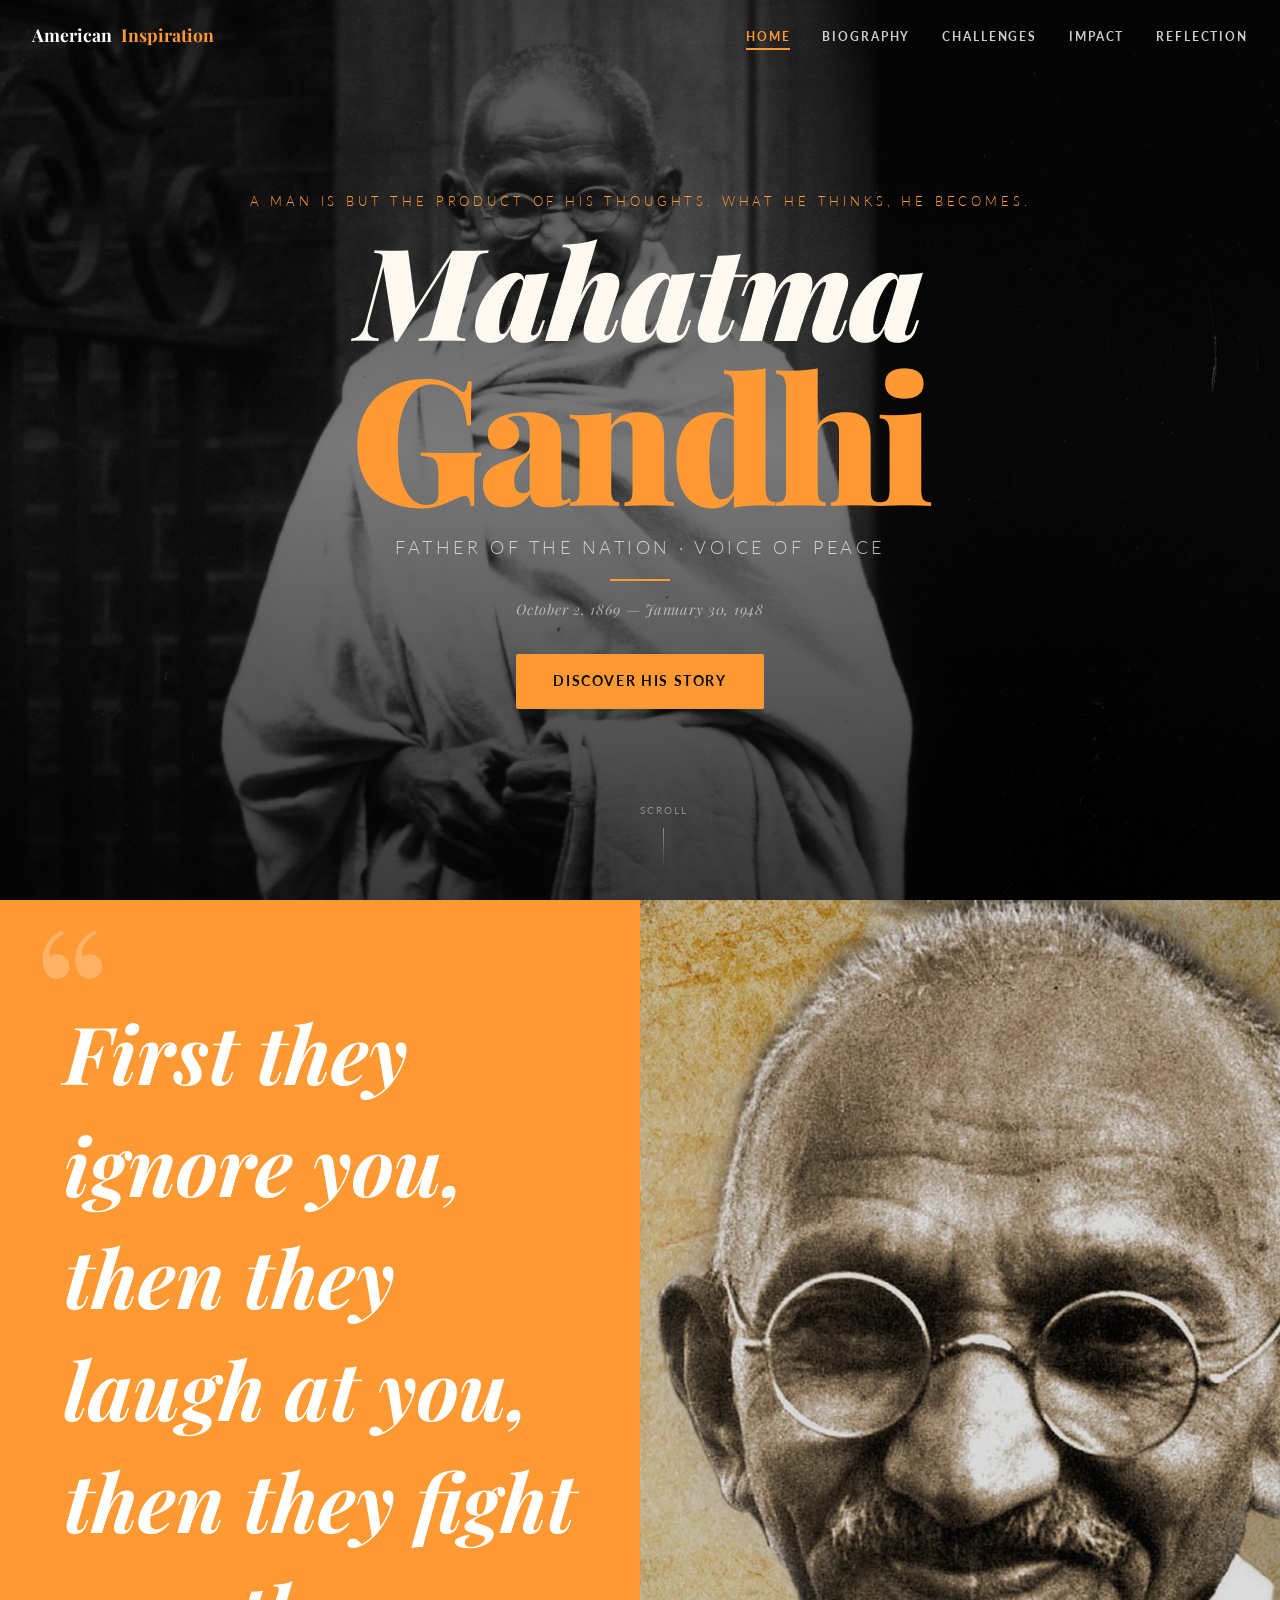
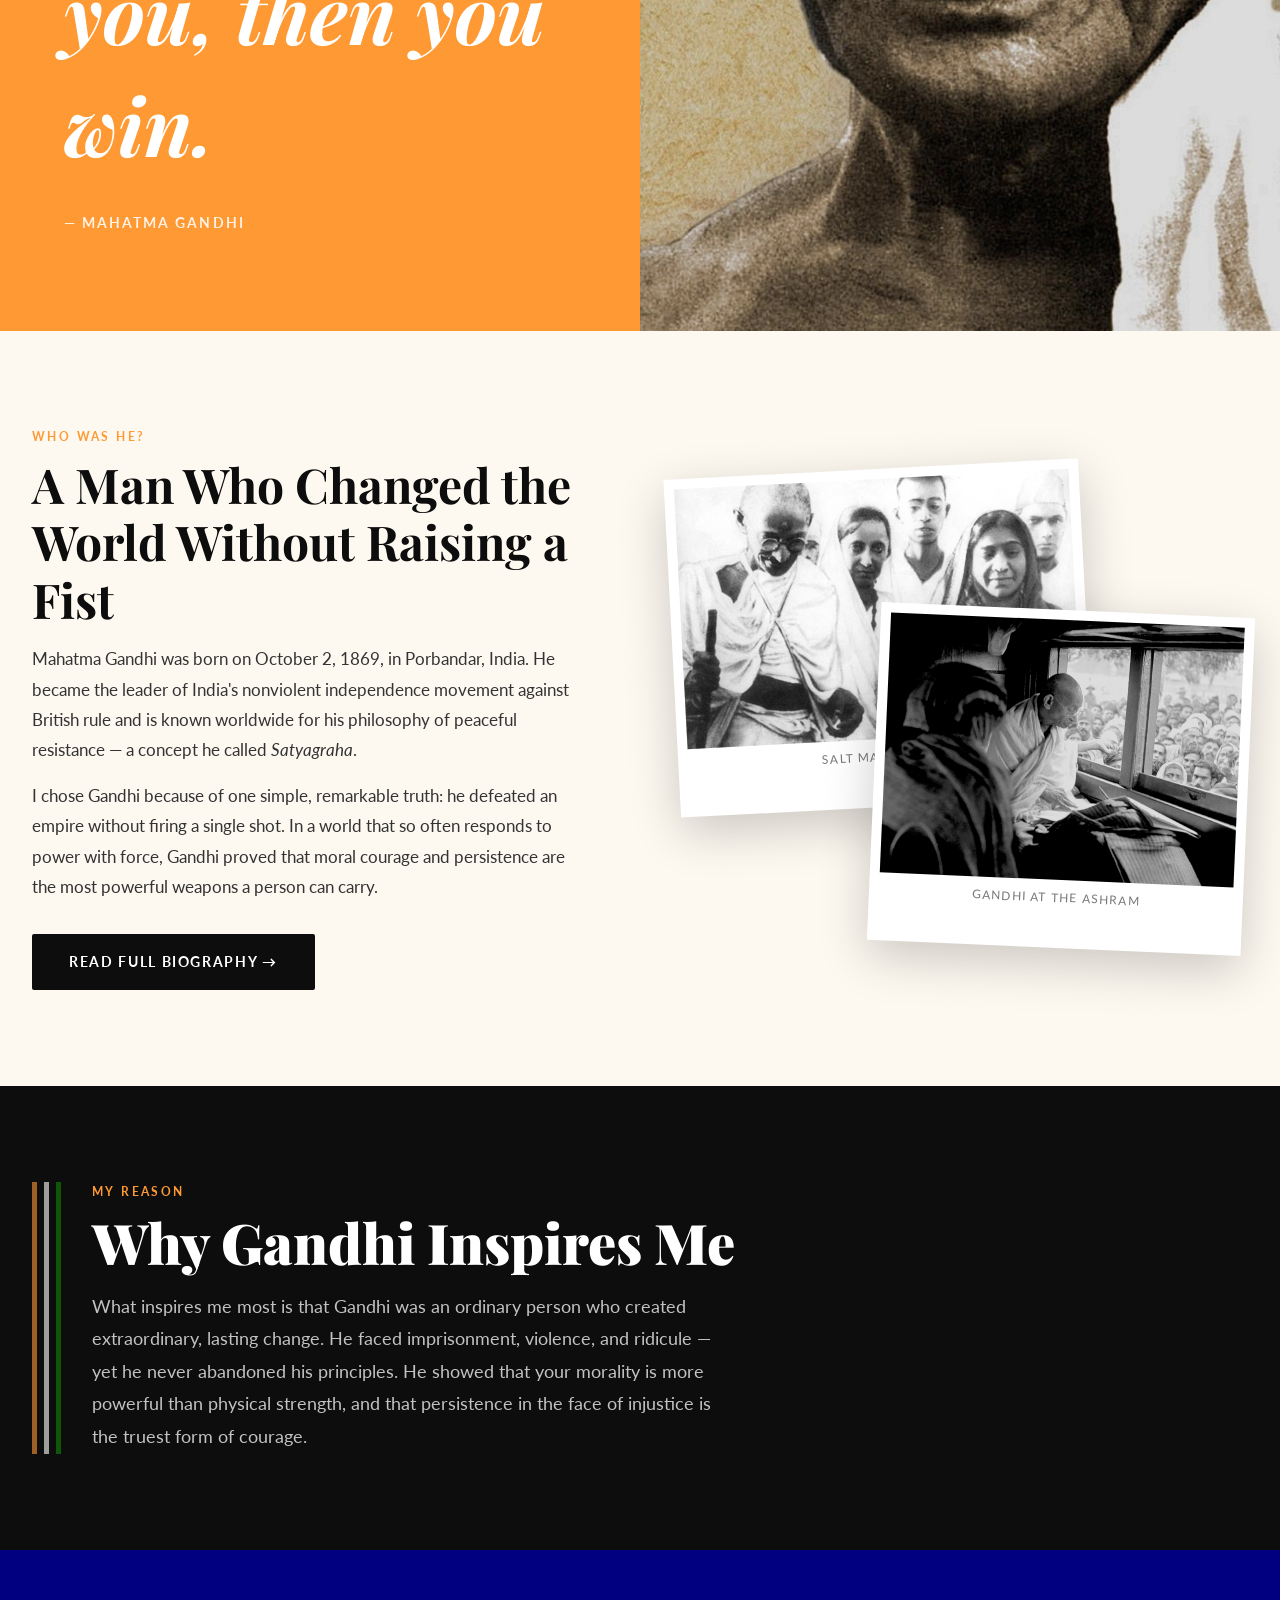
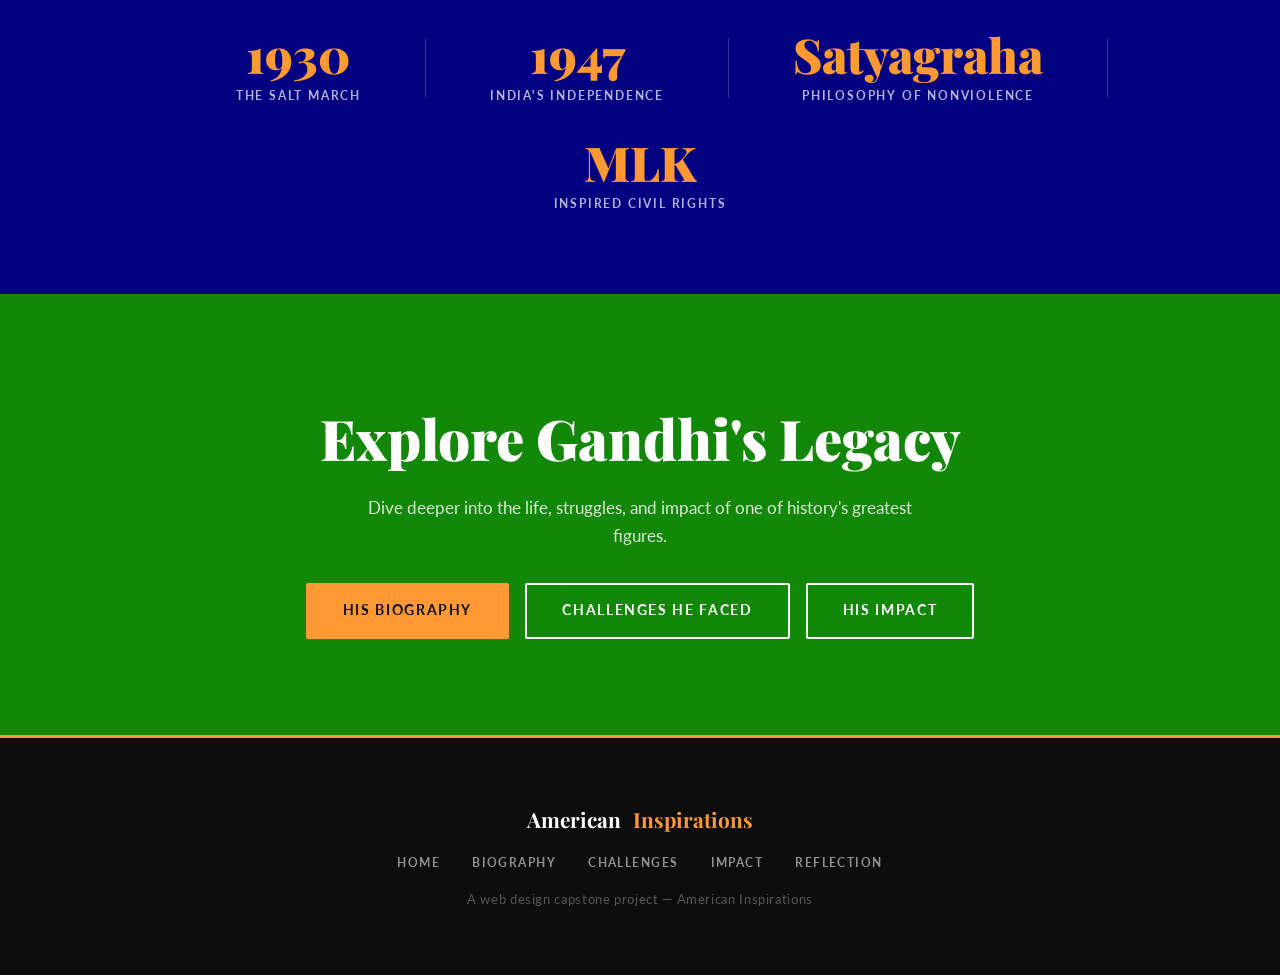
==== index.html @ f598bd7d "hi nigh" ====
<!DOCTYPE html>
<html lang="en">
<head>
  <meta charset="UTF-8" />
  <meta name="viewport" content="width=device-width, initial-scale=1.0" />
  <meta name="description" content="American Inspirations — A tribute to Mahatma Gandhi, father of nonviolent resistance." />
  <meta name="keywords" content="Gandhi, nonviolence, India independence, Satyagraha, inspiration" />
  <title>Father of the Nation | Mahatma Gandhi</title>
  <link rel="preconnect" href="https://fonts.googleapis.com" />
  <link rel="icon" type="image/x-icon" href="images/GANDHIII.png">
  <link rel="preconnect" href="https://fonts.gstatic.com" crossorigin />
  <link href="https://fonts.googleapis.com/css2?family=Playfair+Display:ital,wght@0,400;0,700;0,900;1,400;1,700&family=Lato:wght@300;400;700&display=swap" rel="stylesheet" />
  <link rel="stylesheet" href="style.css" />
</head>

<body>

  <!-- navbar -->
  <nav class="navbar" id="navbar">
    <div class="nav-logo">
      <span class="nav-logo-main">American</span>
      <span class="nav-logo-accent">Inspiration</span>
    </div>
    <button class="nav-toggle" id="navToggle" aria-label="Toggle navigation">
      <span></span><span></span><span></span>
    </button>
    <ul class="nav-links" id="navLinks">
      <li><a href="index.html" class="active">Home</a></li>
      <li><a href="biography.html">Biography</a></li>
      <li><a href="challenges.html">Challenges</a></li>
      <li><a href="impact.html">Impact</a></li>
      <li><a href="reflection.html">Reflection</a></li>
    </ul>
  </nav>

  <!-- hero section -->
  
  <header class="hero" id="home">
    <div class="hero-overlay"></div>

    <div class="hero-content">
      <p class="hero-eyebrow">A man is but the product of his thoughts. What he thinks, he becomes.</p>
      <h1 class="hero-title">
        <span class="hero-title-first">Mahatma</span>
        <span class="hero-title-last">Gandhi</span>
      </h1>
      <p class="hero-subtitle">Father of the Nation · Voice of Peace</p>
      <div class="hero-divider"></div>
      <p class="hero-dates">October 2, 1869 &mdash; January 30, 1948</p>
      <a href="biography.html" class="btn btn-primary">Discover His Story</a>
    </div>

   
    <div class="scroll-indicator" aria-hidden="true">
      <span>Scroll</span>
      <div class="scroll-line"></div>
    </div>
  </header>

  <section class="quote-split" id="quote">

    <div class="quote-left">
      <div class="quote-mark" aria-hidden="true">&ldquo;</div>
      <blockquote class="quote-text">
        First they ignore you, then they laugh at you, then they fight you, then you win.
      </blockquote>
      <cite class="quote-author">&mdash; Mahatma Gandhi</cite>
    </div>

    <div class="quote-right">
      <img
        src="images/Gandhiquote.jpeg"
        alt="Mahatma Gandhi standing with his walking stick"
        class="quote-img"
      />
    </div>

  </section>

  <!-- INTRO -->
 
  <section class="intro-section" id="intro">

    <div class="intro-text-col">
      <p class="section-label">Who Was He?</p>
      <h2 class="section-heading">A Man Who Changed the World Without Raising a Fist</h2>
      <p class="intro-body">
        Mahatma Gandhi was born on October 2, 1869, in Porbandar, India. He became the
        leader of India's nonviolent independence movement against British rule and is
        known worldwide for his philosophy of peaceful resistance — a concept he called
        <em>Satyagraha</em>.
      </p>
      <p class="intro-body">
        I chose Gandhi because of one simple, remarkable truth: he defeated an empire
        without firing a single shot. In a world that so often responds to power with
        force, Gandhi proved that moral courage and persistence are the most powerful
        weapons a person can carry.
      </p>
      <a href="biography.html" class="btn btn-secondary">Read Full Biography &rarr;</a>
    </div>

    <!-- Photo collage of Gandhi -->
    <div class="intro-photos-col" aria-label="Photo collage of Gandhi">
      <div class="photo-frame photo-frame--top">
        <img src="images/saltmarch.jpg" alt="Gandhi leading the Salt March, 1930" />
        <span class="photo-caption">Salt March, 1930</span>
      </div>
      <div class="photo-frame photo-frame--bottom">
        <img src="images/ashram.png" alt="Gandhi reading in his ashram" />
        <span class="photo-caption">Gandhi at the Ashram</span>
      </div>
    </div>

  </section>

  <!-- why i chose the yung goat -->
  <section class="why-section">
    <div class="why-inner">
      <div class="why-flag-stripe why-flag-stripe--saffron" aria-hidden="true"></div>
      <div class="why-flag-stripe why-flag-stripe--white" aria-hidden="true"></div>
      <div class="why-flag-stripe why-flag-stripe--green" aria-hidden="true"></div>

      <div class="why-content">
        <p class="section-label section-label--light">My Reason</p>
        <h2 class="why-heading">Why Gandhi Inspires Me</h2>
        <p class="why-body">
          What inspires me most is that Gandhi was an ordinary person who created
          extraordinary, lasting change. He faced imprisonment, violence, and
          ridicule — yet he never abandoned his principles. He showed that
          your morality is more powerful than physical strength, and that
          persistence in the face of injustice is the truest form of courage.
        </p>
      </div>
    </div>
  </section>

  <!-- fax -->
  <section class="facts-strip">
    <div class="fact-card">
      <span class="fact-number">1930</span>
      <span class="fact-label">The Salt March</span>
    </div>
    <div class="fact-divider" aria-hidden="true"></div>
    <div class="fact-card">
      <span class="fact-number">1947</span>
      <span class="fact-label">India's Independence</span>
    </div>
    <div class="fact-divider" aria-hidden="true"></div>
    <div class="fact-card">
      <span class="fact-number">Satyagraha</span>
      <span class="fact-label">Philosophy of Nonviolence</span>
    </div>
    <div class="fact-divider" aria-hidden="true"></div>
    <div class="fact-card">
      <span class="fact-number">MLK</span>
      <span class="fact-label">Inspired Civil Rights</span>
    </div>
  </section>

  <!-- explore more-->
  <section class="cta-section">
    <h2 class="cta-heading">Explore Gandhi's Legacy</h2>
    <p class="cta-sub">Dive deeper into the life, struggles, and impact of one of history's greatest figures.</p>
    <div class="cta-buttons">
      <a href="biography.html" class="btn btn-primary">His Biography</a>
      <a href="challenges.html" class="btn btn-outline">Challenges He Faced</a>
      <a href="impact.html" class="btn btn-outline">His Impact</a>
    </div>
  </section>

  <!-- footer -->
  <footer class="site-footer">
    <div class="footer-inner">
      <div class="footer-logo">
        <span class="nav-logo-main">American</span>
        <span class="nav-logo-accent">Inspirations</span>
      </div>
      <nav class="footer-nav" aria-label="Footer navigation">
        <a href="index.html">Home</a>
        <a href="biography.html">Biography</a>
        <a href="challenges.html">Challenges</a>
        <a href="impact.html">Impact</a>
        <a href="reflection.html">Reflection</a>
      </nav>
      <p class="footer-credit">
        A web design capstone project &mdash; American Inspirations
      </p>
    </div>
  </footer>

  <!-- ========== JAVASCRIPT AI SLOP ========== -->
  <script>
    /* Navbar: shrink + background on scroll */
    const navbar = document.getElementById('navbar');
    window.addEventListener('scroll', () => {
      if (window.scrollY > 80) {
        navbar.classList.add('scrolled');
      } else {
        navbar.classList.remove('scrolled');
      }
    });

    /* Mobile nav toggle */
    const navToggle = document.getElementById('navToggle');
    const navLinks  = document.getElementById('navLinks');
    navToggle.addEventListener('click', () => {
      navLinks.classList.toggle('open');
      navToggle.classList.toggle('active');
    });

    /* Fade-in on scroll using IntersectionObserver */
    const fadeEls = document.querySelectorAll(
      '.intro-section, .quote-split, .why-section, .facts-strip, .cta-section'
    );
    const observer = new IntersectionObserver((entries) => {
      entries.forEach(entry => {
        if (entry.isIntersecting) {
          entry.target.classList.add('visible');
          observer.unobserve(entry.target);
        }
      });
    }, { threshold: 0.12 });

    fadeEls.forEach(el => {
      el.classList.add('fade-on-scroll');
      observer.observe(el);
    });
  </script>

</body>
</html>
---- style.css ----
/* variables */

:root {
  --saffron      : #FF9933;
  --saffron-dark : #D97D1A;
  --white        : #FFFFFF;
  --green        : #138808;
  --green-dark   : #0E6606;
  --navy         : #000080;
  --dark         : #0D0D0D;
  --dark-mid     : #1A1A1A;
  --cream        : #FDF8F0;
  --cream-dark   : #F0E8D8;

  --font-display : 'Playfair Display', Georgia, serif;
  --font-body    : 'Lato', Arial, sans-serif;

  --space-xs  : 0.5rem;
  --space-sm  : 1rem;
  --space-md  : 2rem;
  --space-lg  : 4rem;
  --space-xl  : 6rem;

  --max-width  : 1280px;
  --nav-height : 70px;

  --transition-fast : 0.2s ease;
  --transition-med  : 0.4s ease;
  --transition-slow : 0.7s ease;
}


/* reset */

*,
*::before,
*::after {
  box-sizing: border-box;
  margin: 0;
  padding: 0;
}

html { scroll-behavior: smooth; }

body {
  font-family: var(--font-body);
  background-color: var(--cream);
  color: var(--dark);
  line-height: 1.7;
  overflow-x: hidden;
}

img  { display: block; max-width: 100%; height: auto; }
a    { color: inherit; text-decoration: none; }
ul   { list-style: none; }


/* typography */

.section-label {
  font-family: var(--font-body);
  font-weight: 700;
  font-size: 0.75rem;
  letter-spacing: 0.2em;
  text-transform: uppercase;
  color: var(--saffron);
  margin-bottom: var(--space-xs);
}

.section-label--light { color: var(--saffron); }

.section-heading {
  font-family: var(--font-display);
  font-size: clamp(1.8rem, 4vw, 3rem);
  font-weight: 700;
  line-height: 1.2;
  color: var(--dark);
  margin-bottom: var(--space-sm);
}


/* buttons */

.btn {
  display: inline-block;
  font-family: var(--font-body);
  font-weight: 700;
  font-size: 0.85rem;
  letter-spacing: 0.12em;
  text-transform: uppercase;
  padding: 0.9rem 2.2rem;
  border-radius: 2px;
  cursor: pointer;
  transition: all var(--transition-fast);
  border: 2px solid transparent;
}

.btn-primary {
  background-color: var(--saffron);
  color: var(--dark);
  border-color: var(--saffron);
}

.btn-primary:hover {
  background-color: var(--saffron-dark);
  border-color: var(--saffron-dark);
  transform: translateY(-2px);
  box-shadow: 0 6px 20px rgba(255, 153, 51, 0.4);
}

.btn-secondary {
  background-color: var(--dark);
  color: var(--white);
  border-color: var(--dark);
}

.btn-secondary:hover {
  background-color: var(--navy);
  border-color: var(--navy);
  transform: translateY(-2px);
}

.btn-outline {
  background-color: transparent;
  color: var(--white);
  border-color: var(--white);
}

.btn-outline:hover {
  background-color: var(--white);
  color: var(--dark);
  transform: translateY(-2px);
}


/* navbar */

.navbar {
  position: fixed;
  top: 0;
  left: 0;
  right: 0;
  z-index: 1000;
  display: flex;
  align-items: center;
  justify-content: space-between;
  padding: 0 var(--space-md);
  height: var(--nav-height);
  transition: background-color var(--transition-med), box-shadow var(--transition-med);
}

.navbar.scrolled {
  background-color: var(--dark-mid);
  box-shadow: 0 2px 20px rgba(0, 0, 0, 0.5);
}

.nav-logo {
  font-family: var(--font-display);
  font-size: 1.1rem;
  font-weight: 700;
}

.nav-logo-main   { color: var(--white); }
.nav-logo-accent { color: var(--saffron); margin-left: 0.3em; }

.nav-links {
  display: flex;
  align-items: center;
  gap: var(--space-md);
}

.nav-links a {
  font-family: var(--font-body);
  font-weight: 700;
  font-size: 0.78rem;
  letter-spacing: 0.15em;
  text-transform: uppercase;
  color: rgba(255, 255, 255, 0.8);
  padding-bottom: 4px;
  border-bottom: 2px solid transparent;
  transition: color var(--transition-fast), border-color var(--transition-fast);
}

.nav-links a:hover,
.nav-links a.active {
  color: var(--saffron);
  border-bottom-color: var(--saffron);
}

.nav-toggle {
  display: none;
  flex-direction: column;
  gap: 5px;
  background: none;
  border: none;
  cursor: pointer;
  padding: 4px;
}

.nav-toggle span {
  display: block;
  width: 26px;
  height: 2px;
  background-color: var(--white);
  transition: transform var(--transition-fast), opacity var(--transition-fast);
}

.nav-toggle.active span:nth-child(1) { transform: translateY(7px) rotate(45deg); }
.nav-toggle.active span:nth-child(2) { opacity: 0; }
.nav-toggle.active span:nth-child(3) { transform: translateY(-7px) rotate(-45deg); }


/* hero */

.hero {
  position: relative;
  width: 100%;
  height: 100vh;
  min-height: 600px;
  display: flex;
  align-items: center;
  justify-content: center;
  overflow: hidden;
  background-color: var(--dark);
  background-image: url('images/gandhihero.jpg');
  background-size: cover;
  background-position: center top;
}

.hero-overlay {
  position: absolute;
  inset: 0;
  background: linear-gradient(
    to bottom,
    rgba(0, 0, 0, 0.65) 0%,
    rgba(0, 0, 0, 0.50) 50%,
    rgba(0, 0, 0, 0.75) 100%
  );
  z-index: 1;
}

.hero-content {
  position: relative;
  z-index: 2;
  text-align: center;
  padding: var(--space-md);
  max-width: 900px;
  animation: heroFadeUp 1.2s ease both;
}

@keyframes heroFadeUp {
  from { opacity: 0; transform: translateY(30px); }
  to   { opacity: 1; transform: translateY(0); }
}

.hero-eyebrow {
  font-family: var(--font-body);
  font-weight: 300;
  font-size: 0.8rem;
  letter-spacing: 0.3em;
  text-transform: uppercase;
  color: var(--saffron);
  margin-bottom: var(--space-sm);
  animation: heroFadeUp 1.2s 0.2s ease both;
}

.hero-title {
  font-family: var(--font-display);
  font-weight: 900;
  line-height: 0.95;
  color: var(--white);
  margin-bottom: var(--space-sm);
  animation: heroFadeUp 1.2s 0.3s ease both;
}

.hero-title-first {
  display: block;
  font-size: clamp(3rem, 10vw, 8rem);
  font-style: italic;
  color: var(--cream);
  letter-spacing: -0.02em;
}

.hero-title-last {
  display: block;
  font-size: clamp(4rem, 14vw, 11rem);
  color: var(--saffron);
  letter-spacing: -0.03em;
}

.hero-subtitle {
  font-family: var(--font-body);
  font-weight: 300;
  font-size: clamp(0.85rem, 2vw, 1.1rem);
  letter-spacing: 0.2em;
  text-transform: uppercase;
  color: rgba(255, 255, 255, 0.7);
  margin-bottom: var(--space-sm);
  animation: heroFadeUp 1.2s 0.4s ease both;
}

.hero-divider {
  width: 60px;
  height: 2px;
  background: var(--saffron);
  margin: var(--space-sm) auto;
  animation: heroFadeUp 1.2s 0.5s ease both;
}

.hero-dates {
  font-family: var(--font-display);
  font-style: italic;
  color: rgba(255, 255, 255, 0.55);
  font-size: 0.9rem;
  letter-spacing: 0.05em;
  margin-bottom: var(--space-md);
  animation: heroFadeUp 1.2s 0.55s ease both;
}

.hero-content .btn-primary { animation: heroFadeUp 1.2s 0.7s ease both; }

.scroll-indicator {
  position: absolute;
  bottom: 2rem;
  left: 50%;
  transform: translateX(-50%);
  z-index: 2;
  display: flex;
  flex-direction: column;
  align-items: center;
  gap: 8px;
  color: rgba(255, 255, 255, 0.4);
  font-family: var(--font-body);
  font-size: 0.65rem;
  letter-spacing: 0.2em;
  text-transform: uppercase;
  animation: heroFadeUp 2s 1.2s ease both;
}

.scroll-line {
  width: 1px;
  height: 40px;
  background: linear-gradient(to bottom, rgba(255,255,255,0.4), transparent);
  animation: scrollPulse 2s ease infinite;
}

@keyframes scrollPulse {
  0%   { opacity: 1; transform: scaleY(1); }
  100% { opacity: 0; transform: scaleY(0.3) translateY(10px); }
}


/* quote section */

.quote-split {
  display: grid;
  grid-template-columns: 1fr 1fr;
  min-height: 950px;
}

.quote-left {
  background-color: var(--saffron);
  padding: var(--space-xl) var(--space-lg);
  display: flex;
  flex-direction: column;
  justify-content: center;
  position: relative;
  overflow: hidden;
  min-height: 750px;
}

.quote-mark {
  font-family: var(--font-display);
  font-size: 12rem;
  line-height: 0.6;
  color: rgba(255, 255, 255, 0.25);
  position: absolute;
  top: var(--space-md);
  left: var(--space-md);
  pointer-events: none;
  user-select: none;
}

.quote-text {
  font-family: var(--font-display);
  font-size: clamp(5rem, 4vw, 4.2rem);   
  font-style: italic;
  font-weight: 700;
  color: var(--white);
  line-height: 1.4;
  position: relative;
  z-index: 1;
  margin-bottom: var(--space-md);
  max-width: 720px;
}

.quote-author {
  font-family: var(--font-body);
  font-weight: 700;
  font-size: 0.85rem;
  letter-spacing: 0.15em;
  text-transform: uppercase;
  color: rgba(255, 255, 255, 0.85);
  font-style: normal;
}

.quote-right {
  background-color: var(--dark-mid);
  overflow: hidden;
  display: flex;
  align-items: center;
  justify-content: center;
}

.quote-img {
  width: 100%;
  height: 100%;
  object-fit: cover;
  opacity: 0.85;
  transition: transform var(--transition-slow), opacity var(--transition-slow);
}

.quote-right:hover .quote-img {
  transform: scale(1.04);
  opacity: 1;
}


/* intro section */

.intro-section {
  display: grid;
  grid-template-columns: 1fr 1fr;
  gap: var(--space-lg);
  align-items: center;
  max-width: var(--max-width);
  margin: 0 auto;
  padding: var(--space-xl) var(--space-md);
}

.intro-text-col { padding-right: var(--space-md); }

.intro-body {
  font-size: 1.05rem;
  color: #333;
  margin-bottom: var(--space-sm);
  line-height: 1.8;
}

.intro-text-col .btn-secondary { margin-top: var(--space-sm); }

.intro-photos-col {
  position: relative;
  height: 480px;
}

.photo-frame {
  position: absolute;
  background: var(--white);
  padding: 10px 10px 40px 10px;
  box-shadow: 0 15px 50px rgba(0, 0, 0, 0.2);
  transition: transform var(--transition-med), box-shadow var(--transition-med);
}

.photo-frame img {
  width: 100%;
  height: 260px;
  object-fit: cover;
  display: block;
}

.photo-caption {
  display: block;
  font-family: var(--font-body);
  font-size: 0.75rem;
  letter-spacing: 0.1em;
  text-align: center;
  color: #777;
  margin-top: 8px;
  text-transform: uppercase;
}

.photo-frame--top    { width: 72%; top: 0; left: 0; transform: rotate(-3deg); z-index: 2; }
.photo-frame--bottom { width: 65%; bottom: 0; right: 0; transform: rotate(2.5deg); z-index: 3; }

.photo-frame:hover {
  transform: rotate(0deg) scale(1.03);
  box-shadow: 0 25px 60px rgba(0, 0, 0, 0.3);
  z-index: 10;
}


/* why section */

.why-section {
  background-color: var(--dark);
  position: relative;
  overflow: hidden;
  padding: var(--space-xl) var(--space-md);
}

.why-flag-stripe          { position: absolute; top: 0; bottom: 0; width: 5px; opacity: 0.6; }
.why-flag-stripe--saffron { background: var(--saffron); left: 0; }
.why-flag-stripe--white   { background: var(--white);   left: 12px; }
.why-flag-stripe--green   { background: var(--green);   left: 24px; }

.why-inner {
  max-width: var(--max-width);
  margin: 0 auto;
  padding-left: 60px;
  position: relative;
}

.why-content { max-width: 720px; }

.why-heading {
  font-family: var(--font-display);
  font-size: clamp(2rem, 5vw, 3.5rem);
  font-weight: 900;
  color: var(--white);
  line-height: 1.15;
  margin-bottom: var(--space-sm);
}

.why-body {
  font-size: 1.1rem;
  color: rgba(255, 255, 255, 0.75);
  line-height: 1.85;
  max-width: 640px;
}


/* facts strip */

.facts-strip {
  display: flex;
  align-items: center;
  justify-content: center;
  flex-wrap: wrap;
  background-color: var(--navy);
  padding: var(--space-lg) var(--space-md);
}

.fact-card {
  display: flex;
  flex-direction: column;
  align-items: center;
  padding: var(--space-sm) var(--space-lg);
  text-align: center;
}

.fact-number {
  font-family: var(--font-display);
  font-size: clamp(1.8rem, 4vw, 3rem);
  font-weight: 900;
  color: var(--saffron);
  line-height: 1;
  margin-bottom: var(--space-xs);
}

.fact-label {
  font-family: var(--font-body);
  font-size: 0.75rem;
  font-weight: 700;
  letter-spacing: 0.15em;
  text-transform: uppercase;
  color: rgba(255, 255, 255, 0.7);
}

.fact-divider {
  width: 1px;
  height: 60px;
  background: rgba(255, 255, 255, 0.2);
}


/* call to action */

.cta-section {
  background-color: var(--green);
  padding: var(--space-xl) var(--space-md);
  text-align: center;
}

.cta-heading {
  font-family: var(--font-display);
  font-size: clamp(2rem, 5vw, 3.5rem);
  font-weight: 900;
  color: var(--white);
  margin-bottom: var(--space-xs);
}

.cta-sub {
  font-size: 1.05rem;
  color: rgba(255, 255, 255, 0.85);
  margin-bottom: var(--space-md);
  max-width: 560px;
  margin-left: auto;
  margin-right: auto;
}

.cta-buttons {
  display: flex;
  gap: var(--space-sm);
  justify-content: center;
  flex-wrap: wrap;
}


/* footer */

.site-footer {
  background-color: var(--dark);
  padding: var(--space-lg) var(--space-md);
  border-top: 3px solid var(--saffron);
}

.footer-inner {
  max-width: var(--max-width);
  margin: 0 auto;
  display: flex;
  flex-direction: column;
  align-items: center;
  gap: var(--space-sm);
}

.footer-logo {
  font-family: var(--font-display);
  font-size: 1.3rem;
  font-weight: 700;
}

.footer-nav {
  display: flex;
  gap: var(--space-md);
  flex-wrap: wrap;
  justify-content: center;
}

.footer-nav a {
  font-family: var(--font-body);
  font-size: 0.75rem;
  font-weight: 700;
  letter-spacing: 0.12em;
  text-transform: uppercase;
  color: rgba(255, 255, 255, 0.55);
  transition: color var(--transition-fast);
}

.footer-nav a:hover { color: var(--saffron); }

.footer-credit {
  font-size: 0.8rem;
  color: rgba(255, 255, 255, 0.3);
  letter-spacing: 0.05em;
}


/* scroll fade in */

.fade-on-scroll {
  opacity: 0;
  transform: translateY(30px);
  transition: opacity 0.8s ease, transform 0.8s ease;
}

.fade-on-scroll.visible {
  opacity: 1;
  transform: translateY(0);
}


/* media queries */

@media (max-width: 1024px) {
  .intro-section    { grid-template-columns: 1fr; gap: var(--space-md); }
  .intro-text-col   { padding-right: 0; }
  .intro-photos-col { height: 380px; }
  .quote-split      { grid-template-columns: 1fr; }
  .quote-right      { min-height: 300px; }
  .fact-divider     { display: none; }
  .facts-strip      { gap: var(--space-sm); }
}

@media (max-width: 768px) {
  :root { --nav-height: 60px; }

  .nav-toggle { display: flex; }

  .nav-links {
    display: none;
    flex-direction: column;
    position: absolute;
    top: var(--nav-height);
    left: 0; right: 0;
    background-color: var(--dark-mid);
    padding: var(--space-sm) var(--space-md) var(--space-md);
    gap: var(--space-sm);
    border-top: 2px solid var(--saffron);
  }

  .nav-links.open   { display: flex; }
  .nav-links a      { font-size: 1rem; }

  .hero-title-first { font-size: 3rem; }
  .hero-title-last  { font-size: 4.5rem; }

  .quote-left       { padding: var(--space-lg) var(--space-sm); }
  .intro-photos-col { height: 300px; }
  .photo-frame--top    { width: 80%; }
  .photo-frame--bottom { width: 70%; }

  .why-inner   { padding-left: 40px; }
  .cta-buttons { flex-direction: column; align-items: center; }
  .footer-nav  { gap: var(--space-sm); }
}

@media (max-width: 480px) {
  .hero-title-first { font-size: 2.2rem; }
  .hero-title-last  { font-size: 3.5rem; }
  .facts-strip      { flex-direction: column; }
  .fact-card        { padding: var(--space-sm); }
}
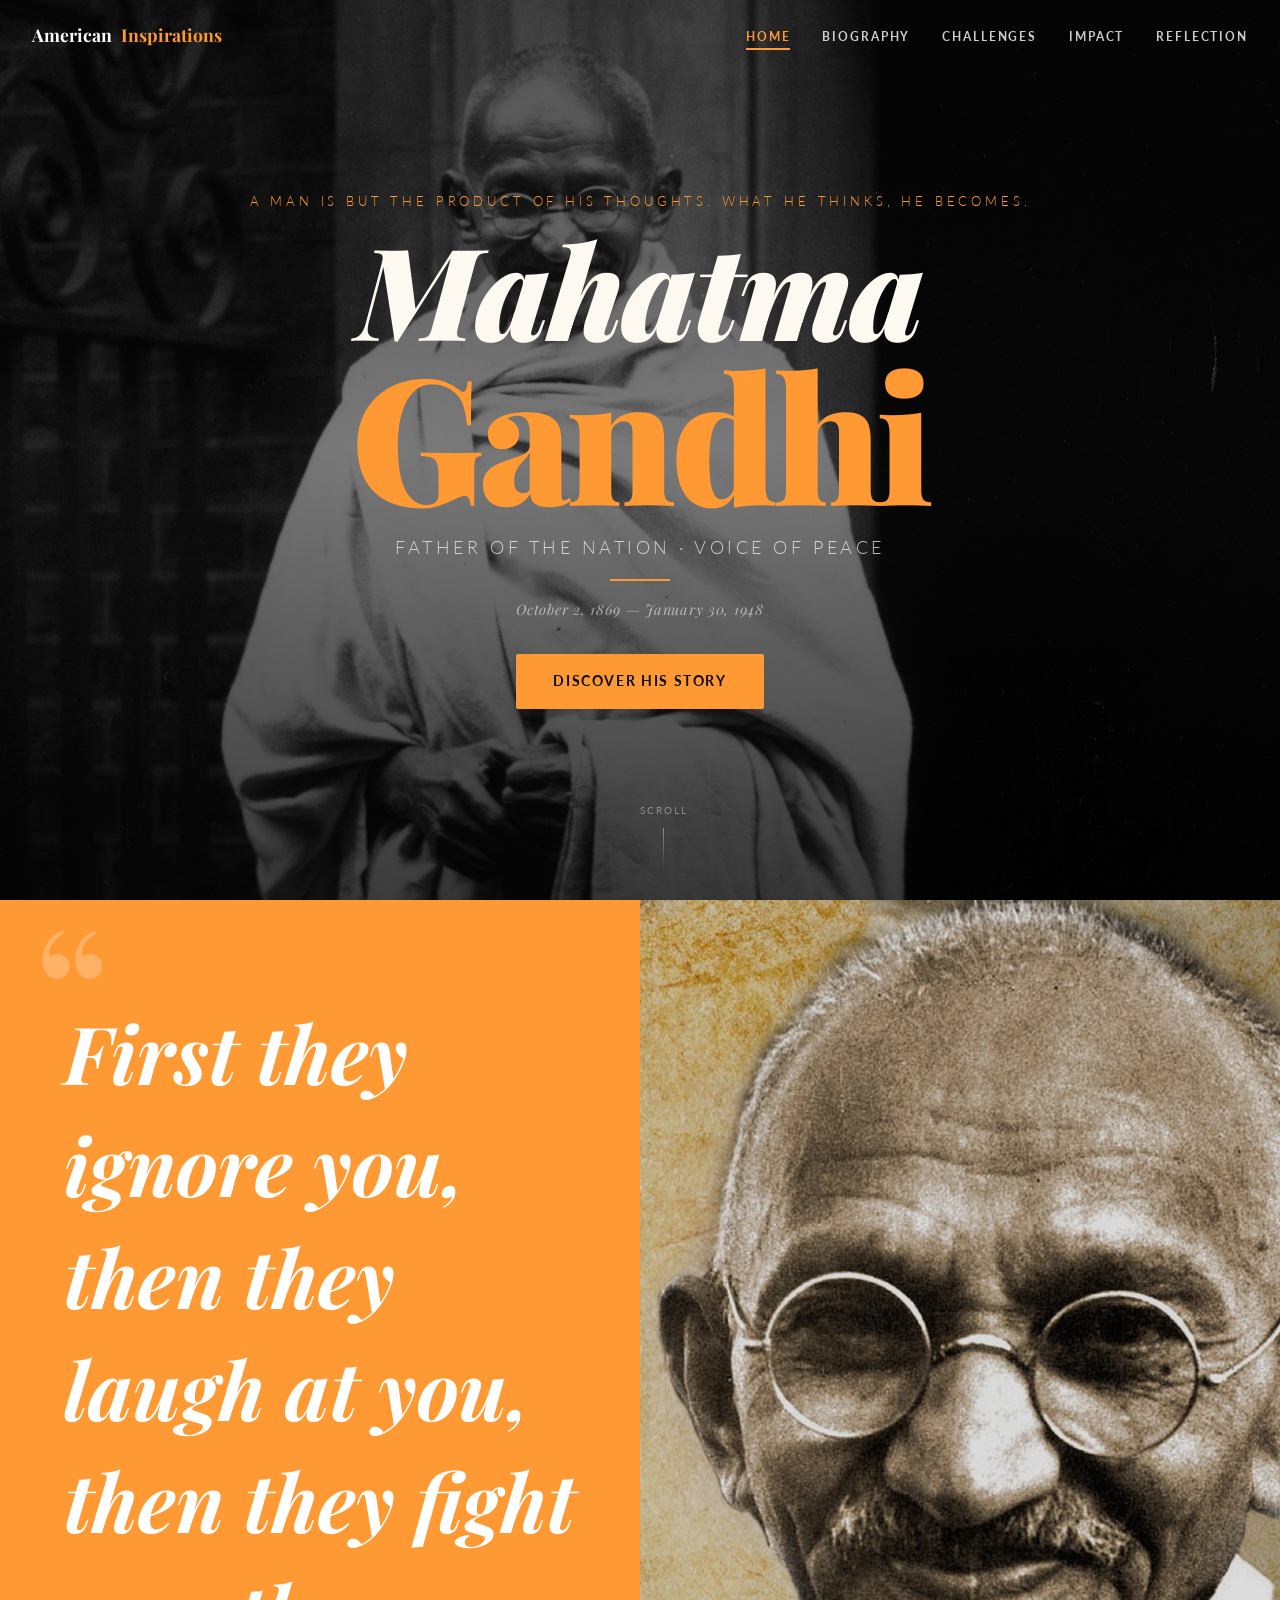
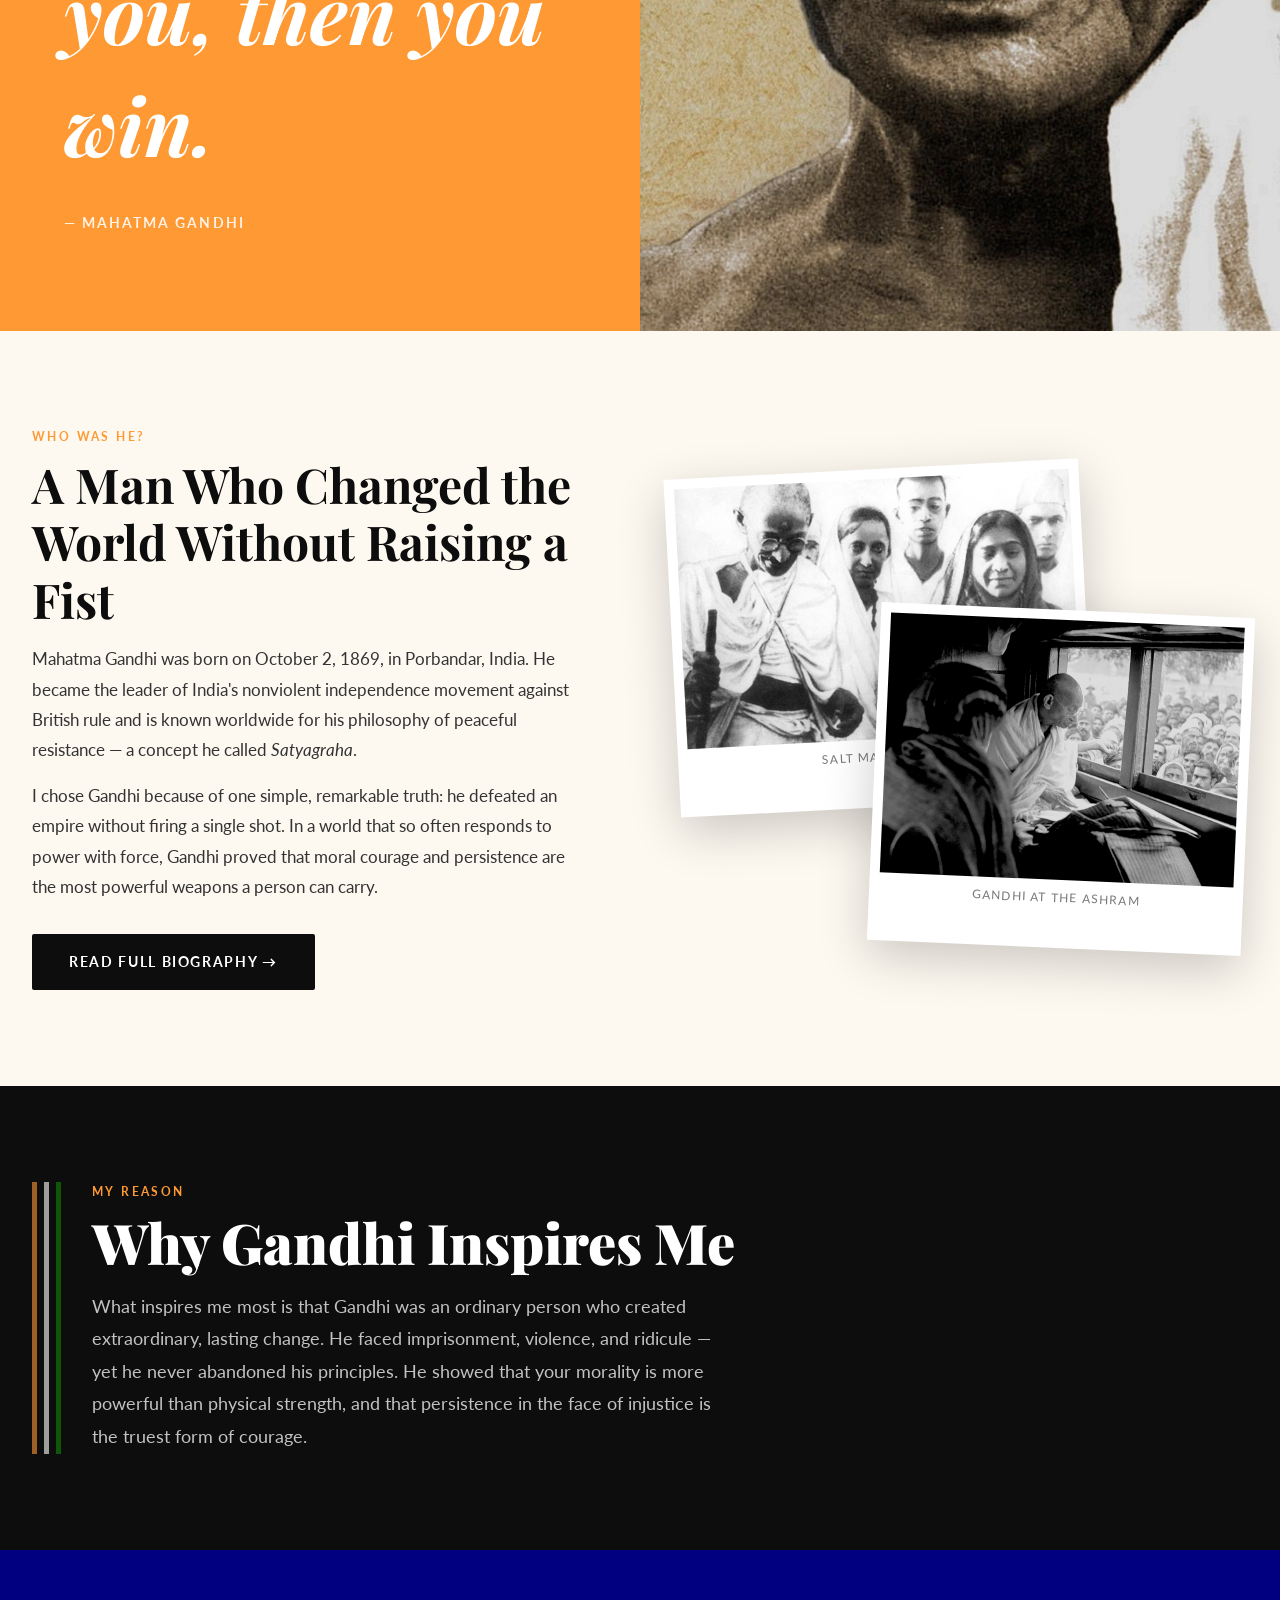
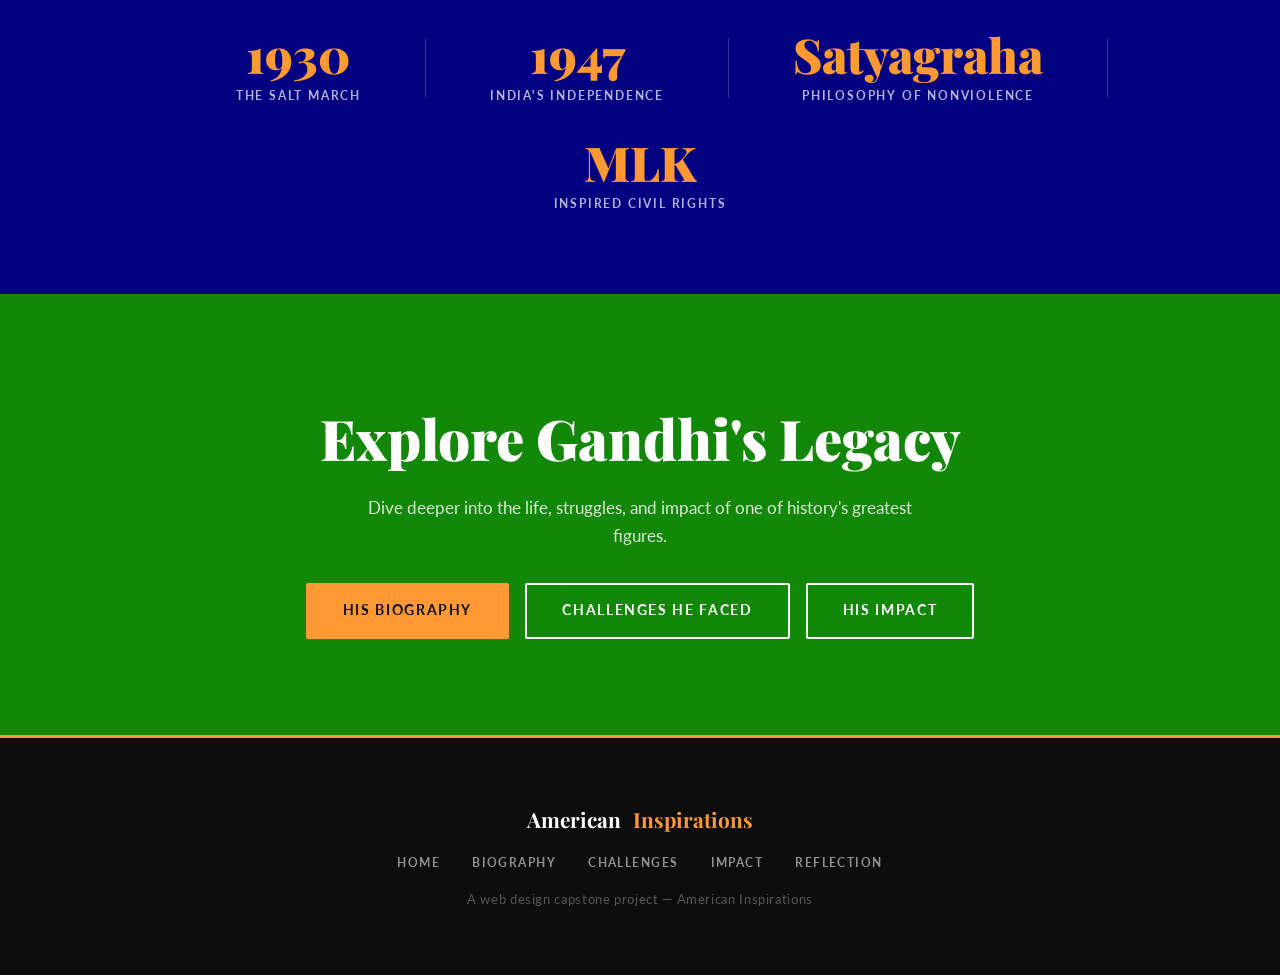
==== commit 21654a84: "noooo" ====
--- a/index.html
+++ b/index.html
@@ -19,7 +19,7 @@
   <nav class="navbar" id="navbar">
     <div class="nav-logo">
       <span class="nav-logo-main">American</span>
-      <span class="nav-logo-accent">Inspiration</span>
+      <span class="nav-logo-accent">Inspirations</span>
     </div>
     <button class="nav-toggle" id="navToggle" aria-label="Toggle navigation">
       <span></span><span></span><span></span>
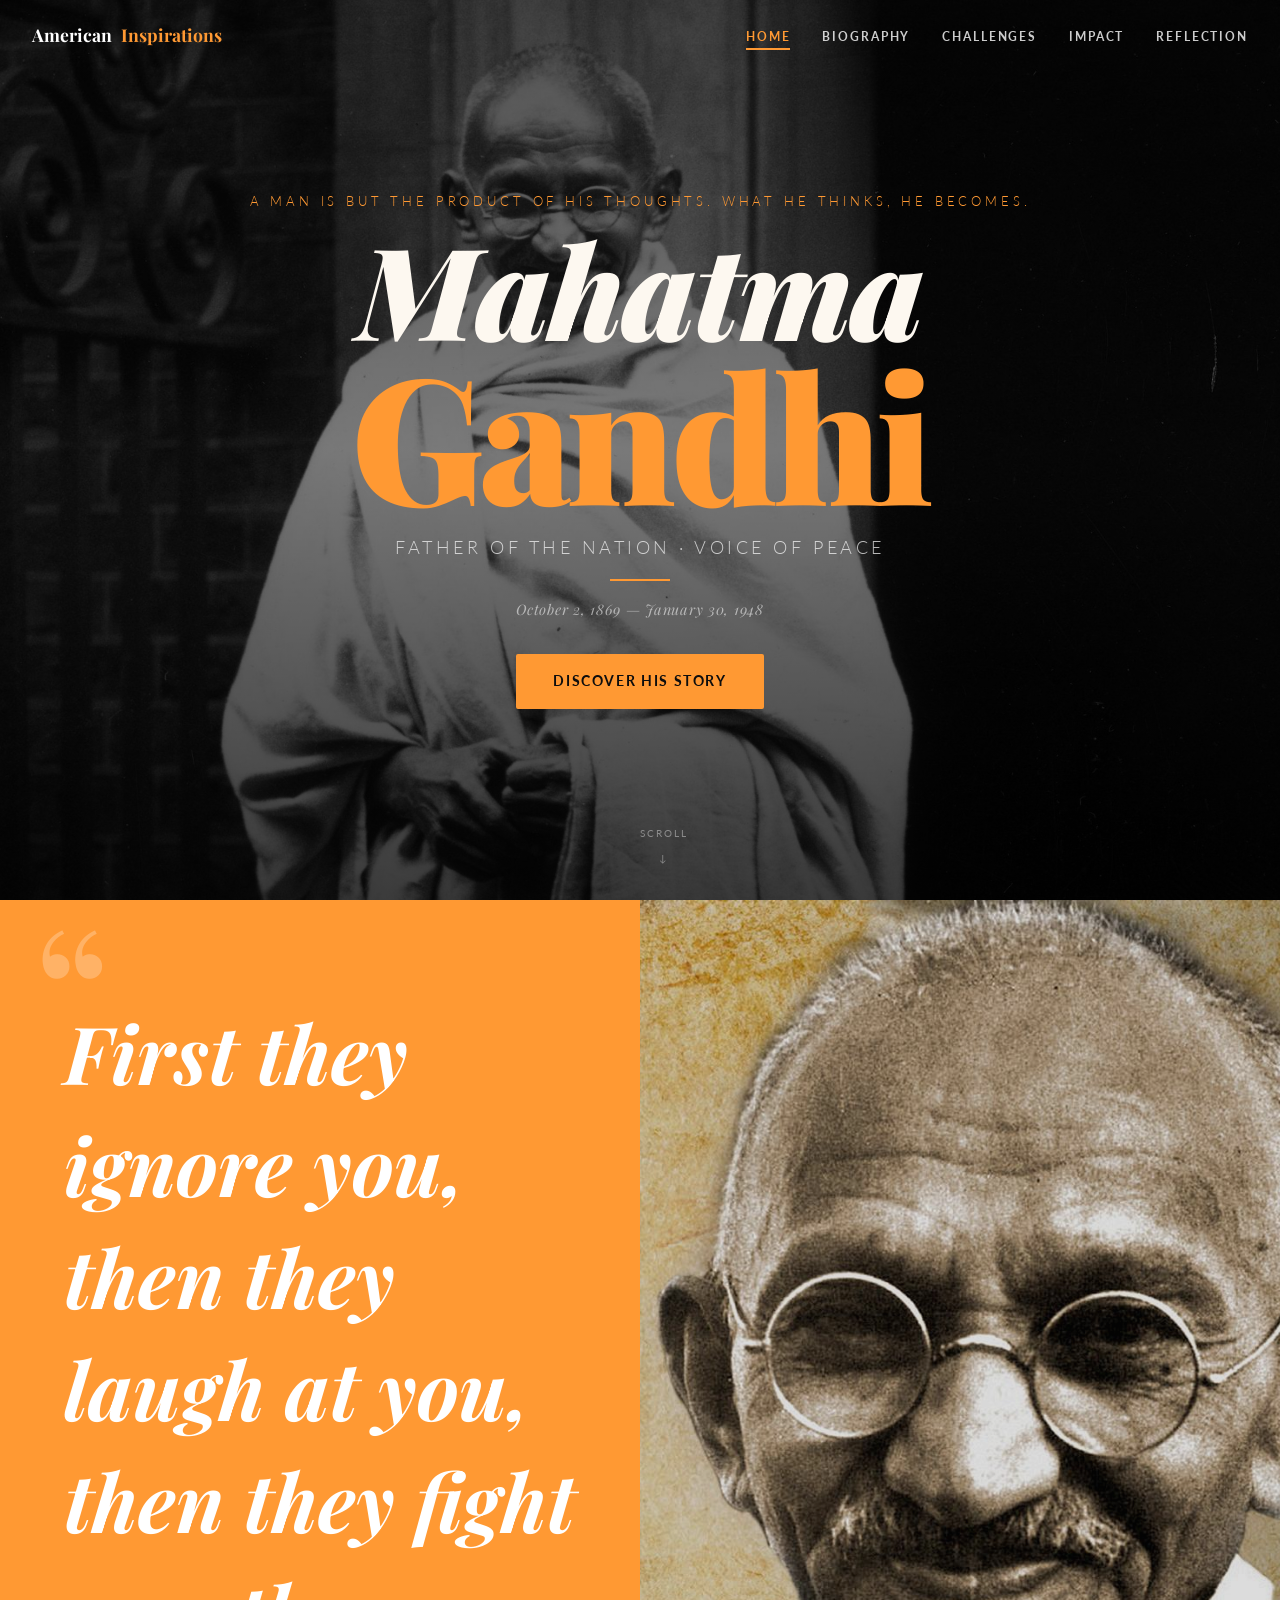
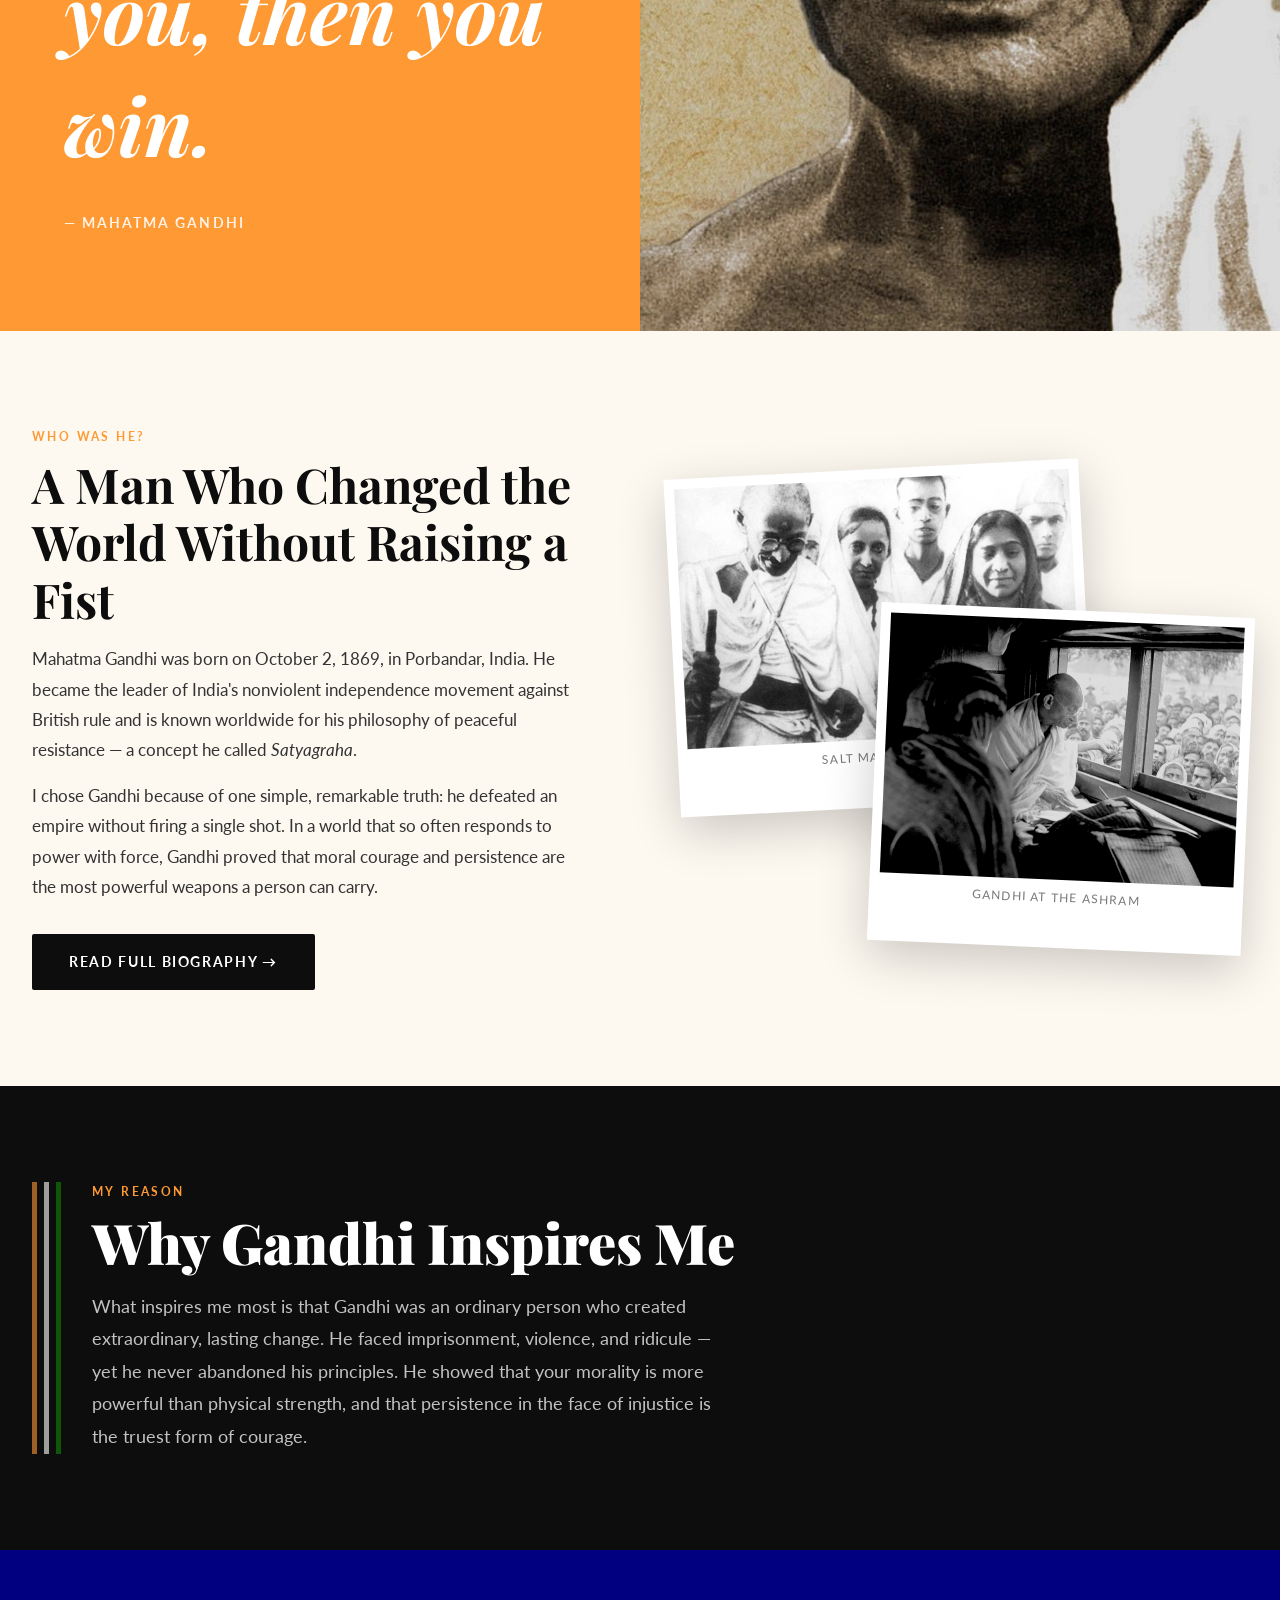
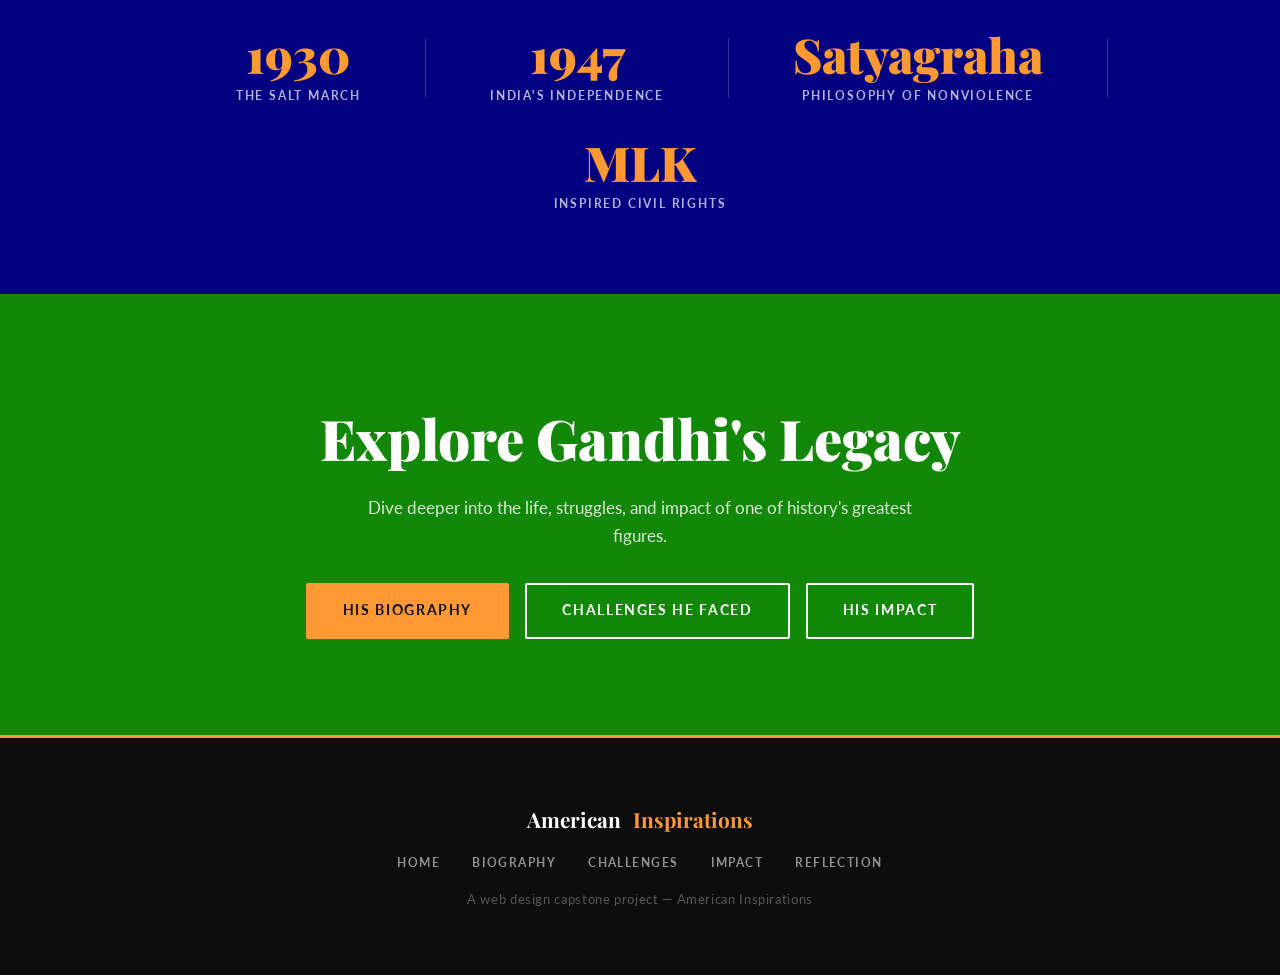
==== commit 17b9c39b: "bruh" ====
--- a/index.html
+++ b/index.html
@@ -52,9 +52,9 @@
 
    
     <div class="scroll-indicator" aria-hidden="true">
-      <span>Scroll</span>
-      <div class="scroll-line"></div>
-    </div>
+     <span>Scroll</span>
+     <span class="scroll-arrow">&#8595;</span>
+     </div>
   </header>
 
   <section class="quote-split" id="quote">
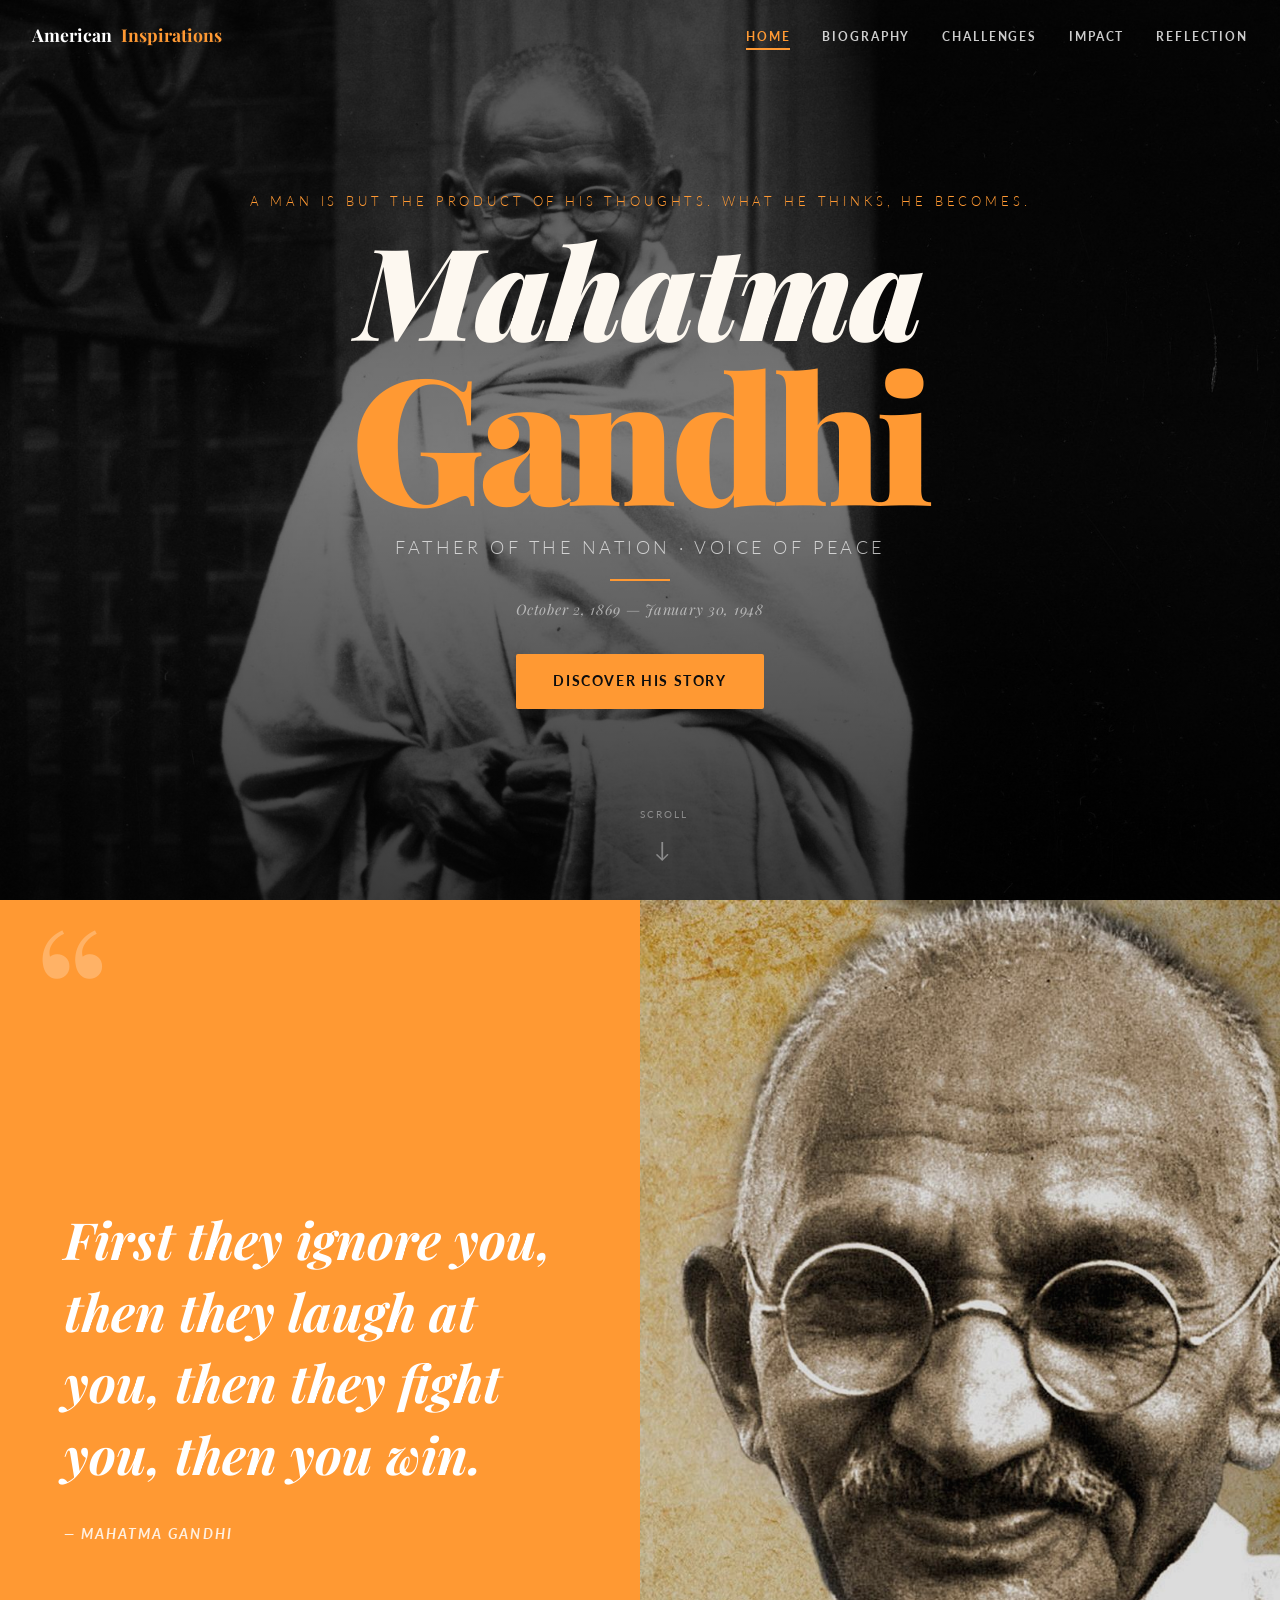
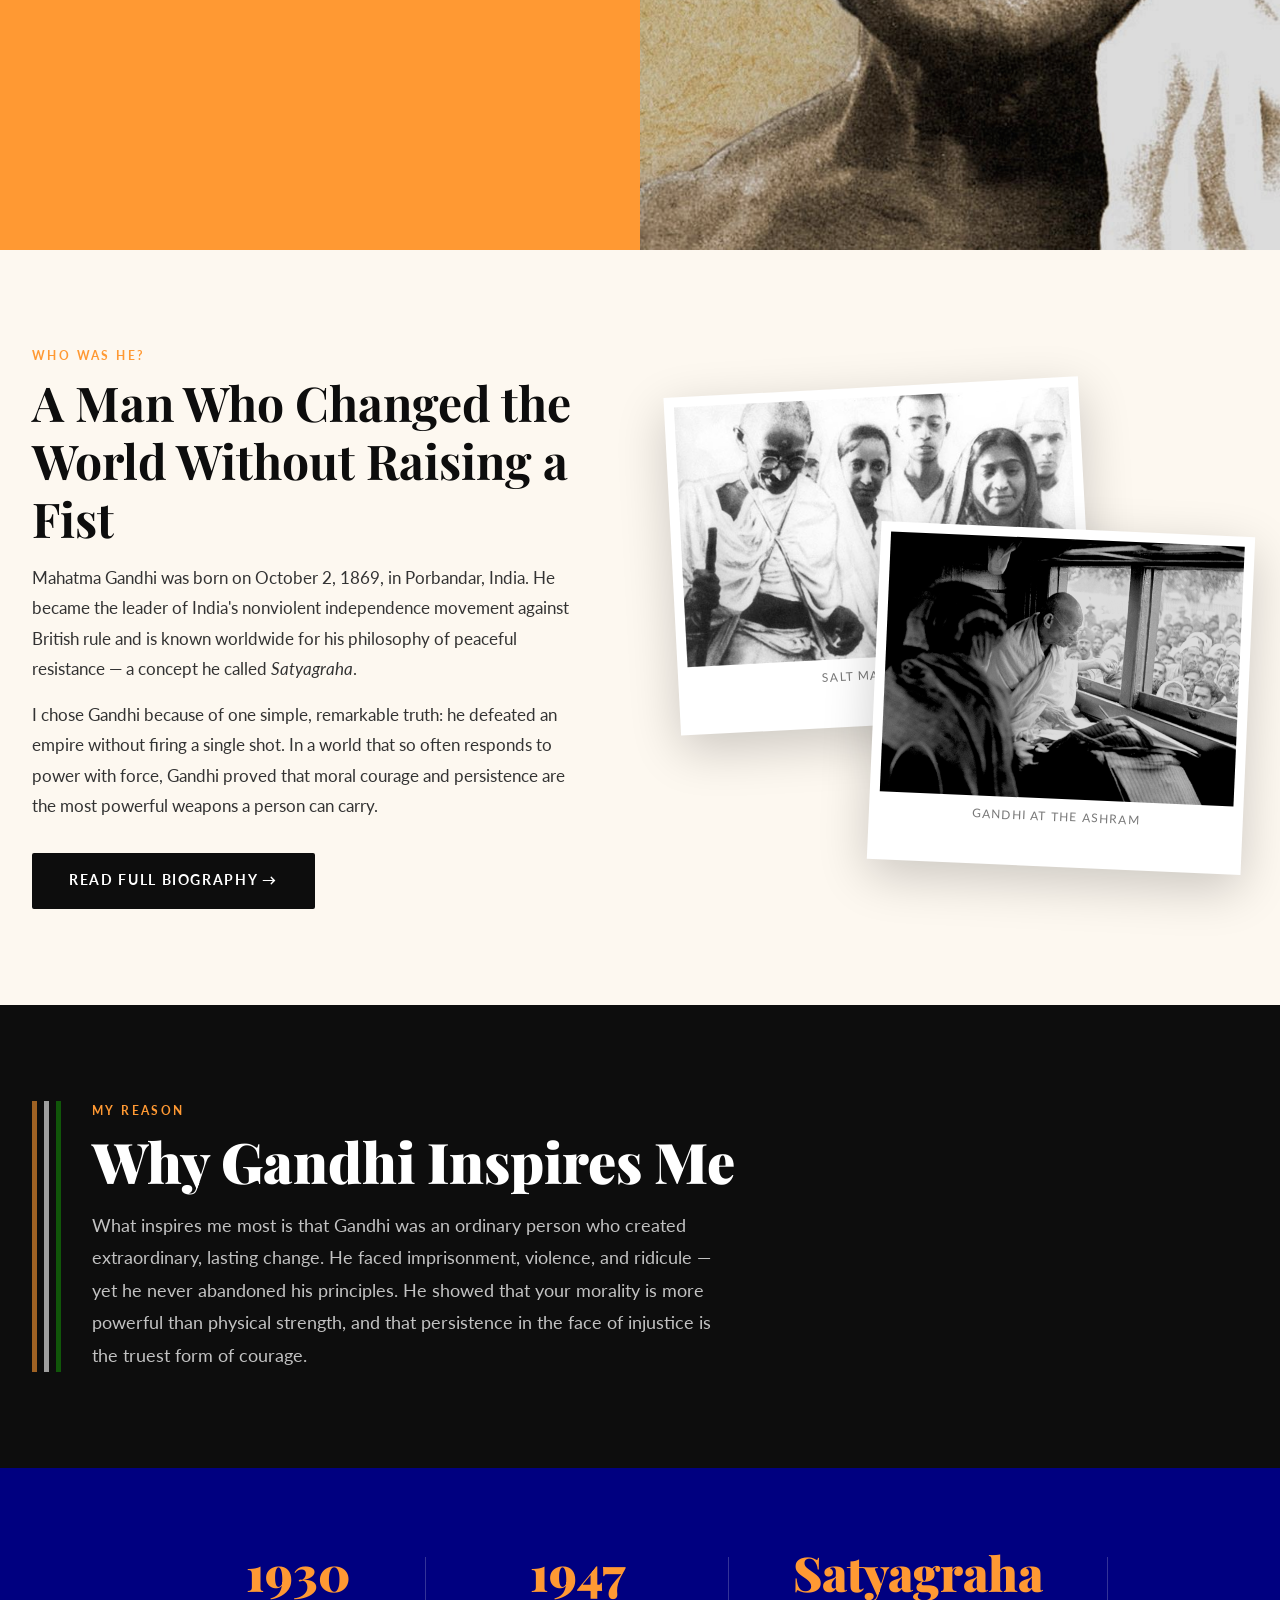
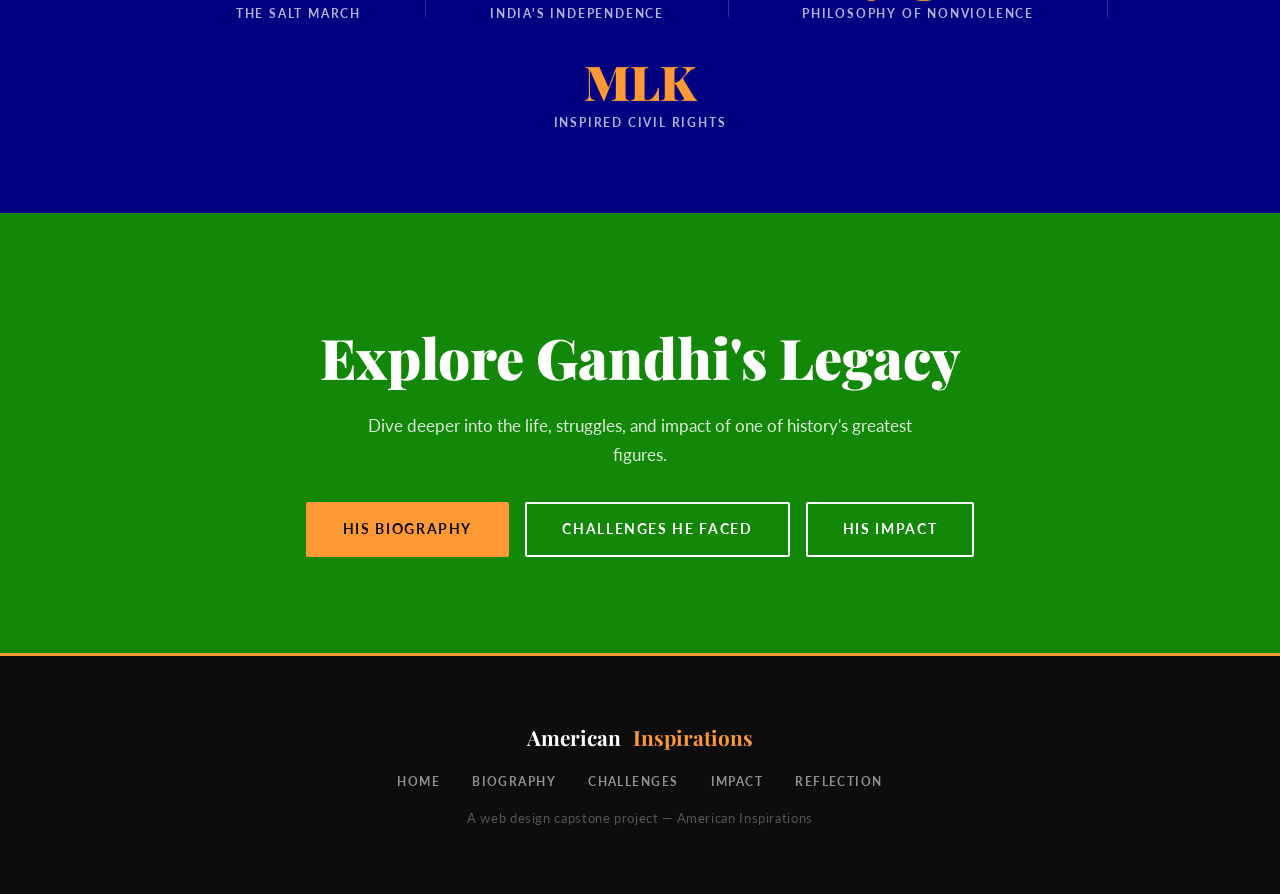
==== commit 18c5addf: "updated" ====
--- a/index.html
+++ b/index.html
@@ -3,8 +3,6 @@
 <head>
   <meta charset="UTF-8" />
   <meta name="viewport" content="width=device-width, initial-scale=1.0" />
-  <meta name="description" content="American Inspirations — A tribute to Mahatma Gandhi, father of nonviolent resistance." />
-  <meta name="keywords" content="Gandhi, nonviolence, India independence, Satyagraha, inspiration" />
   <title>Father of the Nation | Mahatma Gandhi</title>
   <link rel="preconnect" href="https://fonts.googleapis.com" />
   <link rel="icon" type="image/x-icon" href="images/GANDHIII.png">
--- a/style.css
+++ b/style.css
@@ -5,12 +5,10 @@
   --saffron-dark : #D97D1A;
   --white        : #FFFFFF;
   --green        : #138808;
-  --green-dark   : #0E6606;
   --navy         : #000080;
   --dark         : #0D0D0D;
   --dark-mid     : #1A1A1A;
   --cream        : #FDF8F0;
-  --cream-dark   : #F0E8D8;
 
   --font-display : 'Playfair Display', Georgia, serif;
   --font-body    : 'Lato', Arial, sans-serif;
@@ -32,9 +30,7 @@
 
 /* reset */
 
-*,
-*::before,
-*::after {
+*, *::before, *::after {
   box-sizing: border-box;
   margin: 0;
   padding: 0;
@@ -50,9 +46,9 @@
   overflow-x: hidden;
 }
 
-img  { display: block; max-width: 100%; height: auto; }
-a    { color: inherit; text-decoration: none; }
-ul   { list-style: none; }
+img { display: block; max-width: 100%; height: auto; }
+a   { color: inherit; text-decoration: none; }
+ul  { list-style: none; }
 
 
 /* typography */
@@ -67,7 +63,15 @@
   margin-bottom: var(--space-xs);
 }
 
-.section-label--light { color: var(--saffron); }
+.section-label-light {
+  font-family: var(--font-body);
+  font-weight: 700;
+  font-size: 0.75rem;
+  letter-spacing: 0.2em;
+  text-transform: uppercase;
+  color: rgba(255,255,255,0.65);
+  margin-bottom: var(--space-sm);
+}
 
 .section-heading {
   font-family: var(--font-display);
@@ -137,9 +141,7 @@
 
 .navbar {
   position: fixed;
-  top: 0;
-  left: 0;
-  right: 0;
+  top: 0; left: 0; right: 0;
   z-index: 1000;
   display: flex;
   align-items: center;
@@ -147,6 +149,11 @@
   padding: 0 var(--space-md);
   height: var(--nav-height);
   transition: background-color var(--transition-med), box-shadow var(--transition-med);
+}
+
+.bio-page .navbar,
+.reflection-page .navbar {
+  background-color: var(--dark-mid);
 }
 
 .navbar.scrolled {
@@ -232,9 +239,9 @@
   inset: 0;
   background: linear-gradient(
     to bottom,
-    rgba(0, 0, 0, 0.65) 0%,
-    rgba(0, 0, 0, 0.50) 50%,
-    rgba(0, 0, 0, 0.75) 100%
+    rgba(0,0,0,0.65) 0%,
+    rgba(0,0,0,0.50) 50%,
+    rgba(0,0,0,0.75) 100%
   );
   z-index: 1;
 }
@@ -254,7 +261,6 @@
 }
 
 .hero-eyebrow {
-  font-family: var(--font-body);
   font-weight: 300;
   font-size: 0.8rem;
   letter-spacing: 0.3em;
@@ -268,7 +274,6 @@
   font-family: var(--font-display);
   font-weight: 900;
   line-height: 0.95;
-  color: var(--white);
   margin-bottom: var(--space-sm);
   animation: heroFadeUp 1.2s 0.3s ease both;
 }
@@ -289,12 +294,11 @@
 }
 
 .hero-subtitle {
-  font-family: var(--font-body);
   font-weight: 300;
   font-size: clamp(0.85rem, 2vw, 1.1rem);
   letter-spacing: 0.2em;
   text-transform: uppercase;
-  color: rgba(255, 255, 255, 0.7);
+  color: rgba(255,255,255,0.7);
   margin-bottom: var(--space-sm);
   animation: heroFadeUp 1.2s 0.4s ease both;
 }
@@ -310,7 +314,7 @@
 .hero-dates {
   font-family: var(--font-display);
   font-style: italic;
-  color: rgba(255, 255, 255, 0.55);
+  color: rgba(255,255,255,0.55);
   font-size: 0.9rem;
   letter-spacing: 0.05em;
   margin-bottom: var(--space-md);
@@ -318,6 +322,9 @@
 }
 
 .hero-content .btn-primary { animation: heroFadeUp 1.2s 0.7s ease both; }
+
+
+/* scroll arrow */
 
 .scroll-indicator {
   position: absolute;
@@ -328,25 +335,22 @@
   display: flex;
   flex-direction: column;
   align-items: center;
-  gap: 8px;
-  color: rgba(255, 255, 255, 0.4);
-  font-family: var(--font-body);
+  gap: 6px;
+  color: rgba(255,255,255,0.4);
   font-size: 0.65rem;
   letter-spacing: 0.2em;
   text-transform: uppercase;
   animation: heroFadeUp 2s 1.2s ease both;
 }
 
-.scroll-line {
-  width: 1px;
-  height: 40px;
-  background: linear-gradient(to bottom, rgba(255,255,255,0.4), transparent);
-  animation: scrollPulse 2s ease infinite;
-}
-
-@keyframes scrollPulse {
-  0%   { opacity: 1; transform: scaleY(1); }
-  100% { opacity: 0; transform: scaleY(0.3) translateY(10px); }
+.scroll-arrow {
+  font-size: 1.4rem;
+  animation: bounce 2s ease infinite;
+}
+
+@keyframes bounce {
+  0%, 100% { transform: translateY(0); opacity: 0.4; }
+  50%       { transform: translateY(6px); opacity: 1; }
 }
 
 
@@ -373,7 +377,7 @@
   font-family: var(--font-display);
   font-size: 12rem;
   line-height: 0.6;
-  color: rgba(255, 255, 255, 0.25);
+  color: rgba(255,255,255,0.25);
   position: absolute;
   top: var(--space-md);
   left: var(--space-md);
@@ -383,7 +387,7 @@
 
 .quote-text {
   font-family: var(--font-display);
-  font-size: clamp(5rem, 4vw, 4.2rem);   
+  font-size: clamp(2rem, 4vw, 3.2rem);
   font-style: italic;
   font-weight: 700;
   color: var(--white);
@@ -395,13 +399,11 @@
 }
 
 .quote-author {
-  font-family: var(--font-body);
   font-weight: 700;
   font-size: 0.85rem;
   letter-spacing: 0.15em;
   text-transform: uppercase;
-  color: rgba(255, 255, 255, 0.85);
-  font-style: normal;
+  color: rgba(255,255,255,0.85);
 }
 
 .quote-right {
@@ -423,6 +425,511 @@
 .quote-right:hover .quote-img {
   transform: scale(1.04);
   opacity: 1;
+}
+
+
+/* =============================================
+   REFLECTION PAGE
+   ============================================= */
+
+/* banner */
+
+.reflection-banner {
+  width: 100%;
+  height: 75vh;
+  min-height: 500px;
+  max-height: 850px;
+  margin-top: var(--nav-height);
+  position: relative;
+  overflow: hidden;
+}
+
+.reflection-banner-img {
+  width: 100%;
+  height: 100%;
+  object-fit: cover;
+  object-position: center center;
+  display: block;
+}
+
+.reflection-banner-text {
+  font-family: var(--font-display);
+  font-size: clamp(4rem, 10vw, 9rem);
+  font-weight: 900;
+  line-height: 0.9;
+  color: #000000;
+  text-transform: uppercase;
+  position: absolute;
+  top: 50%;
+  left: 4rem;
+  transform: translateY(-50%);
+}
+
+
+/* split: image left + saffron right */
+
+.reflection-split {
+  display: grid;
+  grid-template-columns: 1fr 1fr;
+  min-height: 650px;
+}
+
+.reflection-image {
+  background-color: var(--dark-mid);
+  overflow: hidden;
+  display: flex;
+  align-items: center;
+  justify-content: center;
+}
+
+.reflection-img {
+  width: 100%;
+  height: 100%;
+  object-fit: cover;
+  opacity: 0.88;
+  transition: transform var(--transition-slow), opacity var(--transition-slow);
+}
+
+.reflection-image:hover .reflection-img {
+  transform: scale(1.04);
+  opacity: 1;
+}
+
+.reflection-right {
+  background-color: var(--saffron);
+  padding: var(--space-xl) var(--space-lg);
+  display: flex;
+  flex-direction: column;
+  justify-content: center;
+  position: relative;
+  overflow: hidden;
+}
+
+/* animated floating quote mark */
+.reflection-mark {
+  font-family: var(--font-display);
+  font-size: 14rem;
+  line-height: 0.6;
+  color: rgba(255,255,255,0.22);
+  position: absolute;
+  top: var(--space-md);
+  right: var(--space-md);
+  pointer-events: none;
+  user-select: none;
+  animation: floatMark 5s ease-in-out infinite;
+}
+
+@keyframes floatMark {
+  0%, 100% { transform: translateY(0px); opacity: 0.22; }
+  50%       { transform: translateY(-14px); opacity: 0.35; }
+}
+
+.reflection-paragraph {
+  font-family: var(--font-display);
+  font-size: clamp(1.35rem, 2.8vw, 2rem);
+  font-style: italic;
+  font-weight: 700;
+  color: var(--white);
+  line-height: 1.55;
+  position: relative;
+  z-index: 1;
+}
+
+
+/* lessons section */
+
+.lessons-header {
+  text-align: center;
+  padding: var(--space-lg) var(--space-md) 0;
+}
+
+.lessons-header h2 {
+  font-family: var(--font-display);
+  font-size: clamp(2rem, 5vw, 3.5rem);
+  font-weight: 900;
+  color: var(--dark);
+}
+
+.lessons-section {
+  max-width: var(--max-width);
+  margin: var(--space-md) auto var(--space-lg);
+  padding: 0 var(--space-md);
+  display: grid;
+  grid-template-columns: repeat(3, 1fr);
+  gap: 2rem;
+}
+
+.lesson-card {
+  background-color: var(--white);
+  padding: 2.5rem 2rem;
+  border-top: 6px solid var(--saffron);
+  box-shadow: 0 10px 25px rgba(0,0,0,0.08);
+  transition: transform var(--transition-med), box-shadow var(--transition-med);
+  text-align: center;
+}
+
+
+.lesson-icon-img {
+  width: 64px;
+  height: 64px;
+  object-fit: contain;
+  margin: 0 auto var(--space-sm);
+  display: block;
+}
+
+.lesson-card h3 {
+  font-family: var(--font-display);
+  font-size: 1.6rem;
+  font-weight: 700;
+  margin-bottom: var(--space-sm);
+  color: var(--dark);
+}
+
+.lesson-card p {
+  font-size: 1rem;
+  line-height: 1.8;
+  color: #444;
+}
+
+
+/* how he inspires today */
+
+.inspire-section {
+  background-color: var(--dark);
+  position: relative;
+  overflow: hidden;
+  padding: var(--space-xl) var(--space-md);
+}
+
+.inspire-inner {
+  max-width: var(--max-width);
+  margin: 0 auto;
+  padding-left: 60px;
+  position: relative;
+}
+
+
+
+/* personal opinion */
+
+.opinion-section {
+  background-color: var(--cream);
+  padding: var(--space-xl) var(--space-md);
+}
+
+.opinion-inner {
+  max-width: var(--max-width);
+  margin: 0 auto;
+}
+
+.opinion-heading {
+  font-family: var(--font-display);
+  font-size: clamp(2rem, 5vw, 3.5rem);
+  font-weight: 900;
+  color: var(--dark);
+  line-height: 1.15;
+  margin-bottom: var(--space-md);
+}
+
+.opinion-grid {
+  display: grid;
+  grid-template-columns: 1fr 1fr;
+  gap: var(--space-lg);
+  align-items: start;
+}
+
+.opinion-body {
+  font-size: 1.1rem;
+  color: #333;
+  line-height: 1.85;
+  margin-bottom: var(--space-sm);
+}
+
+.opinion-pull {
+  font-family: var(--font-display);
+  font-size: clamp(1.3rem, 2.5vw, 1.75rem);
+  font-style: italic;
+  font-weight: 700;
+  color: var(--dark);
+  border-left: 4px solid var(--saffron);
+  padding: var(--space-sm) 0 var(--space-sm) var(--space-md);
+  line-height: 1.5;
+}
+
+.opinion-pull cite {
+  display: block;
+  font-size: 0.8rem;
+  font-style: normal;
+  font-weight: 700;
+  letter-spacing: 0.12em;
+  text-transform: uppercase;
+  color: var(--saffron);
+  margin-top: var(--space-sm);
+}
+
+
+/* reflection form */
+
+.form-section {
+  background-color: #05070a;
+  padding: var(--space-xl) var(--space-md);
+  border-top: 1px solid rgba(255,153,51,0.2);
+}
+
+.form-inner {
+  max-width: 860px;
+  margin: 0 auto;
+}
+
+.form-heading {
+  font-family: var(--font-display);
+  font-size: clamp(2rem, 5vw, 3rem);
+  font-weight: 900;
+  color: var(--white);
+  margin-bottom: var(--space-xs);
+}
+
+.form-sub {
+  font-size: 1rem;
+  color: rgba(255,255,255,0.55);
+  margin-bottom: var(--space-lg);
+}
+
+.reflection-form {
+  display: flex;
+  flex-direction: column;
+  gap: var(--space-md);
+}
+
+.form-row--two {
+  display: grid;
+  grid-template-columns: 1fr 1fr;
+  gap: var(--space-md);
+}
+
+.form-group {
+  display: flex;
+  flex-direction: column;
+  gap: 0.45rem;
+}
+
+.form-group label {
+  font-size: 0.75rem;
+  font-weight: 700;
+  letter-spacing: 0.12em;
+  text-transform: uppercase;
+  color: var(--saffron);
+}
+
+.form-group input[type="text"],
+.form-group input[type="email"],
+.form-group textarea,
+.form-group select {
+  background-color: rgba(255,255,255,0.05);
+  border: 1px solid rgba(255,255,255,0.15);
+  border-radius: 2px;
+  padding: 0.8rem 1rem;
+  font-family: var(--font-body);
+  font-size: 0.95rem;
+  color: var(--white);
+  transition: border-color var(--transition-fast), background-color var(--transition-fast);
+  outline: none;
+}
+
+.form-group input[type="text"]::placeholder,
+.form-group input[type="email"]::placeholder,
+.form-group textarea::placeholder {
+  color: rgba(255,255,255,0.3);
+}
+
+.form-group input[type="text"]:focus,
+.form-group input[type="email"]:focus,
+.form-group textarea:focus,
+.form-group select:focus {
+  border-color: var(--saffron);
+  background-color: rgba(255,153,51,0.06);
+}
+
+.form-group select {
+  cursor: pointer;
+  appearance: none;
+}
+
+.form-group select option {
+  background-color: var(--dark-mid);
+  color: var(--white);
+}
+
+.form-group textarea {
+  resize: vertical;
+  min-height: 130px;
+}
+
+/* radio buttons */
+.radio-group {
+  display: flex;
+  gap: var(--space-md);
+  flex-wrap: wrap;
+  margin-top: 0.25rem;
+}
+
+.radio-option {
+  display: flex;
+  align-items: center;
+  gap: 0.5rem;
+  font-size: 0.9rem;
+  color: rgba(255,255,255,0.75);
+  cursor: pointer;
+  text-transform: none;
+  letter-spacing: 0;
+  font-weight: 400;
+}
+
+.radio-option input[type="radio"] {
+  accent-color: var(--saffron);
+  width: 16px;
+  height: 16px;
+  cursor: pointer;
+}
+
+/* range slider — custom styled */
+
+.range-wrap {
+  position: relative;
+  padding-top: 2.4rem;
+}
+
+.range-bubble {
+  position: absolute;
+  top: 0;
+  transform: translateX(-50%);
+  background-color: var(--saffron);
+  color: var(--dark);
+  font-family: var(--font-display);
+  font-weight: 900;
+  font-size: 0.85rem;
+  padding: 0.2rem 0.6rem;
+  border-radius: 4px;
+  pointer-events: none;
+  white-space: nowrap;
+  line-height: 1.4;
+}
+
+.range-bubble::after {
+  content: '';
+  position: absolute;
+  top: 100%;
+  left: 50%;
+  transform: translateX(-50%);
+  border: 5px solid transparent;
+  border-top-color: var(--saffron);
+}
+
+.form-group input[type="range"] {
+  -webkit-appearance: none;
+  appearance: none;
+  width: 100%;
+  height: 6px;
+  border-radius: 3px;
+  background: linear-gradient(
+    to right,
+    var(--saffron) 0%,
+    var(--saffron) var(--range-pct, 70%),
+    rgba(255,255,255,0.12) var(--range-pct, 70%),
+    rgba(255,255,255,0.12) 100%
+  );
+  cursor: pointer;
+  border: none;
+  padding: 0;
+  outline: none;
+}
+
+.form-group input[type="range"]::-webkit-slider-thumb {
+  -webkit-appearance: none;
+  appearance: none;
+  width: 22px;
+  height: 22px;
+  border-radius: 50%;
+  background: var(--saffron);
+  border: 3px solid #05070a;
+  box-shadow: 0 0 0 2px var(--saffron);
+  cursor: pointer;
+  transition: transform 0.15s ease;
+}
+
+.form-group input[type="range"]::-webkit-slider-thumb:hover {
+  transform: scale(1.25);
+  box-shadow: 0 0 0 3px var(--saffron);
+}
+
+.form-group input[type="range"]::-moz-range-thumb {
+  width: 22px;
+  height: 22px;
+  border-radius: 50%;
+  background: var(--saffron);
+  border: 3px solid #05070a;
+  box-shadow: 0 0 0 2px var(--saffron);
+  cursor: pointer;
+  transition: transform 0.15s ease;
+}
+
+.form-group input[type="range"]::-moz-range-thumb:hover {
+  transform: scale(1.25);
+}
+
+.range-labels {
+  display: flex;
+  justify-content: space-between;
+  font-size: 0.7rem;
+  color: rgba(255,255,255,0.35);
+  margin-top: 0.65rem;
+  letter-spacing: 0.04em;
+}
+
+/* checkbox */
+.form-group--check { flex-direction: row; align-items: center; }
+
+.checkbox-option {
+  display: flex;
+  align-items: center;
+  gap: 0.6rem;
+  font-size: 0.9rem;
+  color: rgba(255,255,255,0.65);
+  cursor: pointer;
+  text-transform: none;
+  letter-spacing: 0;
+  font-weight: 400;
+}
+
+.checkbox-option input[type="checkbox"] {
+  accent-color: var(--saffron);
+  width: 16px;
+  height: 16px;
+  cursor: pointer;
+}
+
+/* form submit button */
+.btn-form {
+  align-self: flex-start;
+  background-color: var(--saffron);
+  color: var(--dark);
+  border: 2px solid var(--saffron);
+  font-family: var(--font-body);
+  font-weight: 700;
+  font-size: 0.85rem;
+  letter-spacing: 0.12em;
+  text-transform: uppercase;
+  padding: 0.9rem 2.8rem;
+  border-radius: 2px;
+  cursor: pointer;
+  transition: all var(--transition-fast);
+}
+
+.btn-form:hover {
+  background-color: var(--saffron-dark);
+  border-color: var(--saffron-dark);
+  transform: translateY(-2px);
+  box-shadow: 0 6px 20px rgba(255,153,51,0.4);
 }
 
 
@@ -458,7 +965,7 @@
   position: absolute;
   background: var(--white);
   padding: 10px 10px 40px 10px;
-  box-shadow: 0 15px 50px rgba(0, 0, 0, 0.2);
+  box-shadow: 0 15px 50px rgba(0,0,0,0.2);
   transition: transform var(--transition-med), box-shadow var(--transition-med);
 }
 
@@ -466,12 +973,10 @@
   width: 100%;
   height: 260px;
   object-fit: cover;
-  display: block;
 }
 
 .photo-caption {
   display: block;
-  font-family: var(--font-body);
   font-size: 0.75rem;
   letter-spacing: 0.1em;
   text-align: center;
@@ -485,7 +990,7 @@
 
 .photo-frame:hover {
   transform: rotate(0deg) scale(1.03);
-  box-shadow: 0 25px 60px rgba(0, 0, 0, 0.3);
+  box-shadow: 0 25px 60px rgba(0,0,0,0.3);
   z-index: 10;
 }
 
@@ -524,7 +1029,7 @@
 
 .why-body {
   font-size: 1.1rem;
-  color: rgba(255, 255, 255, 0.75);
+  color: rgba(255,255,255,0.75);
   line-height: 1.85;
   max-width: 640px;
 }
@@ -559,18 +1064,17 @@
 }
 
 .fact-label {
-  font-family: var(--font-body);
   font-size: 0.75rem;
   font-weight: 700;
   letter-spacing: 0.15em;
   text-transform: uppercase;
-  color: rgba(255, 255, 255, 0.7);
+  color: rgba(255,255,255,0.7);
 }
 
 .fact-divider {
   width: 1px;
   height: 60px;
-  background: rgba(255, 255, 255, 0.2);
+  background: rgba(255,255,255,0.2);
 }
 
 
@@ -592,7 +1096,7 @@
 
 .cta-sub {
   font-size: 1.05rem;
-  color: rgba(255, 255, 255, 0.85);
+  color: rgba(255,255,255,0.85);
   margin-bottom: var(--space-md);
   max-width: 560px;
   margin-left: auto;
@@ -638,12 +1142,11 @@
 }
 
 .footer-nav a {
-  font-family: var(--font-body);
   font-size: 0.75rem;
   font-weight: 700;
   letter-spacing: 0.12em;
   text-transform: uppercase;
-  color: rgba(255, 255, 255, 0.55);
+  color: rgba(255,255,255,0.55);
   transition: color var(--transition-fast);
 }
 
@@ -651,7 +1154,7 @@
 
 .footer-credit {
   font-size: 0.8rem;
-  color: rgba(255, 255, 255, 0.3);
+  color: rgba(255,255,255,0.3);
   letter-spacing: 0.05em;
 }
 
@@ -668,6 +1171,268 @@
   opacity: 1;
   transform: translateY(0);
 }
+
+
+/* bio/reflection page navbar */
+
+.bio-page .navbar {
+  background-color: var(--dark-mid);
+}
+
+
+/* editorial banner */
+
+.editorial-banner {
+  position: relative;
+  width: 100%;
+  height: 55vh;
+  min-height: 340px;
+  overflow: hidden;
+  margin-top: var(--nav-height);
+}
+
+.editorial-banner-img {
+  width: 100%;
+  height: 100%;
+  object-fit: cover;
+  object-position: center;
+  display: block;
+}
+
+.editorial-banner-text {
+  position: absolute;
+  bottom: 0;
+  left: 0;
+  font-family: var(--font-display);
+  font-size: clamp(5rem, 16vw, 14rem);
+  font-weight: 900;
+  line-height: 0.85;
+  color: var(--saffron);
+  padding: 0 var(--space-md) var(--space-sm);
+  letter-spacing: -0.02em;
+}
+
+
+/* magazine layout */
+
+.mag-layout {
+  background-color: var(--cream);
+  padding: var(--space-xl) var(--space-md);
+  position: relative;
+}
+
+.mag-inner {
+  max-width: var(--max-width);
+  margin: 0 auto;
+  display: grid;
+  grid-template-columns: minmax(280px, 0.44fr) minmax(0, 1fr);
+  grid-template-rows: auto minmax(0, auto);
+  column-gap: clamp(1.25rem, 4vw, 2.75rem);
+  row-gap: clamp(1rem, 2.5vw, 1.75rem);
+  align-items: start;
+}
+
+.mag-left-head {
+  grid-column: 1;
+  grid-row: 1;
+  align-self: start;
+  margin: 0;
+}
+
+.mag-pullquote {
+  grid-column: 2;
+  grid-row: 1;
+  align-self: start;
+  margin: 0;
+  font-family: var(--font-display);
+  font-size: clamp(1.45rem, 3vw, 2.35rem);
+  font-style: italic;
+  font-weight: 700;
+  color: var(--dark);
+  line-height: 1.42;
+  border-left: 4px solid var(--saffron);
+  padding-left: var(--space-md);
+}
+
+.mag-portrait-wrap {
+  grid-column: 1;
+  grid-row: 2;
+  width: 100%;
+  align-self: start;
+}
+
+.mag-body-wrap {
+  grid-column: 2;
+  grid-row: 2;
+  align-self: start;
+  min-width: 0;
+  position: relative;
+  padding-left: calc(4px + var(--space-md));
+}
+
+.mag-name {
+  font-family: var(--font-display);
+  font-weight: 900;
+  font-size: clamp(1.1rem, 1.9vw, 1.55rem);
+  color: var(--saffron);
+  text-transform: uppercase;
+  letter-spacing: 0.06em;
+  line-height: 1.15;
+}
+
+.mag-dates {
+  font-family: var(--font-display);
+  font-style: italic;
+  font-size: clamp(0.95rem, 1.5vw, 1.12rem);
+  color: #777;
+  margin-top: 0.35rem;
+  margin-bottom: var(--space-sm);
+}
+
+.mag-portrait {
+  width: 100%;
+  height: auto;
+  min-height: 360px;
+  max-height: min(72vh, 580px);
+  aspect-ratio: 3 / 4;
+  object-fit: cover;
+  object-position: top center;
+  display: block;
+  box-shadow: 0 10px 36px rgba(0,0,0,0.18);
+}
+
+.mag-float-img {
+  float: right;
+  width: min(100%, clamp(280px, 32vw, 340px));
+  margin: 0 0 var(--space-md) var(--space-lg);
+}
+
+.mag-float-img img {
+  width: 100%;
+  display: block;
+  box-shadow: 0 6px 20px rgba(0,0,0,0.12);
+}
+
+.mag-float-caption {
+  display: block;
+  font-size: 0.7rem;
+  letter-spacing: 0.08em;
+  color: #999;
+  text-transform: uppercase;
+  margin-top: 6px;
+}
+
+.mag-body {
+  font-size: clamp(1.05rem, 1.35vw, 1.2rem);
+  color: #333;
+  line-height: 1.88;
+  margin-bottom: var(--space-md);
+}
+
+.source-block {
+  margin-top: var(--space-md);
+  padding-top: 0.7rem;
+  border-top: 1px solid rgba(0, 0, 0, 0.12);
+}
+
+.source-block--light { border-top-color: rgba(255, 255, 255, 0.16); }
+
+.source-block-label {
+  font-size: 0.67rem;
+  font-weight: 700;
+  letter-spacing: 0.14em;
+  text-transform: uppercase;
+  color: var(--saffron);
+  margin-bottom: 0.35rem;
+}
+
+.bio-source { font-size: 0.8rem; color: #999; margin-top: 0; }
+.bio-source a { color: var(--saffron); }
+.bio-source a:hover { text-decoration: underline; }
+.bio-source--light { color: rgba(255,255,255,0.45); }
+.bio-source--light a { color: var(--saffron); }
+
+
+/* accomplishments table */
+
+.bio-section { padding: var(--space-lg) var(--space-md); }
+.bio-section--dark { background-color: var(--dark); }
+.bio-section--navy {
+  background-color: #05070a;
+  border-top: 1px solid rgba(255, 255, 255, 0.05);
+}
+
+.bio-section-inner--full {
+  background-color: rgba(255, 255, 255, 0.015);
+  border: 1px solid rgba(255, 255, 255, 0.09);
+  border-radius: 4px;
+  padding: clamp(1rem, 2vw, 1.8rem);
+}
+
+.bio-section-inner {
+  max-width: var(--max-width);
+  margin: 0 auto;
+}
+
+.bio-table {
+  width: 100%;
+  border-collapse: collapse;
+  margin-top: var(--space-sm);
+  border-top: 2px solid var(--saffron);
+}
+
+.bio-table th {
+  background-color: transparent;
+  color: var(--saffron);
+  font-weight: 700;
+  letter-spacing: 0.1em;
+  text-transform: uppercase;
+  font-size: 0.7rem;
+  padding: 0.6rem 1rem;
+  text-align: left;
+  border-bottom: 1px solid rgba(255,255,255,0.15);
+}
+
+.bio-table td {
+  padding: 0.9rem 1rem;
+  font-size: 0.9rem;
+  color: rgba(255,255,255,0.75);
+  border-bottom: 1px solid rgba(255,255,255,0.08);
+  line-height: 1.6;
+}
+
+/* hover removed from bio-table tbody tr */
+
+
+/* historical significance */
+
+.bio-significance {
+  background-color: #05070a;
+  position: relative;
+  overflow: hidden;
+  padding: var(--space-xl) var(--space-md);
+  border-top: 1px solid rgba(255, 153, 51, 0.25);
+}
+
+.bio-sig-inner {
+  max-width: var(--max-width);
+  margin: 0 auto;
+  padding-left: 60px;
+  position: relative;
+}
+
+.bio-sig-content { max-width: 760px; }
+
+.editorial-section-title {
+  font-family: var(--font-display);
+  font-size: clamp(1.8rem, 4vw, 2.8rem);
+  font-weight: 900;
+  color: var(--dark);
+  line-height: 1.1;
+  margin-bottom: var(--space-md);
+}
+
+.editorial-section-title--light { color: var(--white); }
 
 
 /* media queries */
@@ -678,8 +1443,45 @@
   .intro-photos-col { height: 380px; }
   .quote-split      { grid-template-columns: 1fr; }
   .quote-right      { min-height: 300px; }
+  .reflection-split { grid-template-columns: 1fr; }
+  .reflection-image { min-height: 400px; }
+  .reflection-right { min-height: auto; padding: var(--space-lg) var(--space-md); }
+  .opinion-grid     { grid-template-columns: 1fr; gap: var(--space-md); }
   .fact-divider     { display: none; }
   .facts-strip      { gap: var(--space-sm); }
+  .lessons-section  { grid-template-columns: 1fr 1fr; }
+  .mag-inner {
+    grid-template-columns: 1fr;
+    grid-template-rows: none;
+    row-gap: var(--space-md);
+  }
+  .mag-left-head,
+  .mag-pullquote,
+  .mag-portrait-wrap,
+  .mag-body-wrap {
+    grid-column: 1;
+    grid-row: auto;
+  }
+  .mag-left-head {
+    text-align: center;
+    max-width: 520px;
+    margin-inline: auto;
+  }
+  .mag-pullquote {
+    max-width: 38rem;
+    margin-inline: auto;
+  }
+  .mag-body-wrap {
+    padding-left: 0;
+    max-width: 42rem;
+    margin-inline: auto;
+  }
+  .mag-portrait-wrap {
+    width: 100%;
+    max-width: 400px;
+    margin-inline: auto;
+  }
+  .mag-portrait     { min-height: 320px; max-height: 480px; }
 }
 
 @media (max-width: 768px) {
@@ -705,19 +1507,35 @@
   .hero-title-first { font-size: 3rem; }
   .hero-title-last  { font-size: 4.5rem; }
 
-  .quote-left       { padding: var(--space-lg) var(--space-sm); }
-  .intro-photos-col { height: 300px; }
+  .quote-left         { padding: var(--space-lg) var(--space-sm); }
+  .quote-text         { font-size: 1.4rem; }
+  .reflection-right   { padding: var(--space-lg) var(--space-sm); }
+  .reflection-paragraph { font-size: 1.3rem; }
+  .intro-photos-col   { height: 300px; }
   .photo-frame--top    { width: 80%; }
   .photo-frame--bottom { width: 70%; }
-
-  .why-inner   { padding-left: 40px; }
-  .cta-buttons { flex-direction: column; align-items: center; }
-  .footer-nav  { gap: var(--space-sm); }
+  .lessons-section    { grid-template-columns: 1fr; }
+  .inspire-inner      { padding-left: 40px; }
+  .form-row--two      { grid-template-columns: 1fr; }
+  .why-inner          { padding-left: 40px; }
+  .cta-buttons        { flex-direction: column; align-items: center; }
+  .footer-nav         { gap: var(--space-sm); }
+  .editorial-banner   { height: 40vh; }
+  .mag-portrait-wrap  { max-width: 420px; margin-inline: auto; }
+  .mag-portrait       { width: 100%; min-height: 300px; max-height: 420px; }
+  .mag-float-img      { float: none; width: 100%; margin: 0 0 var(--space-md); }
+  .bio-table          { font-size: 0.82rem; }
+  .bio-table th,
+  .bio-table td       { padding: 0.6rem 0.6rem; }
+  .bio-sig-inner      { padding-left: 40px; }
+  .reflection-banner-text { left: 2rem; font-size: clamp(3rem, 9vw, 6rem); }
 }
 
 @media (max-width: 480px) {
-  .hero-title-first { font-size: 2.2rem; }
-  .hero-title-last  { font-size: 3.5rem; }
-  .facts-strip      { flex-direction: column; }
-  .fact-card        { padding: var(--space-sm); }
+  .hero-title-first  { font-size: 2.2rem; }
+  .hero-title-last   { font-size: 3.5rem; }
+  .facts-strip       { flex-direction: column; }
+  .fact-card         { padding: var(--space-sm); }
+  .radio-group       { flex-direction: column; gap: var(--space-sm); }
+  .btn-form          { width: 100%; text-align: center; }
 }
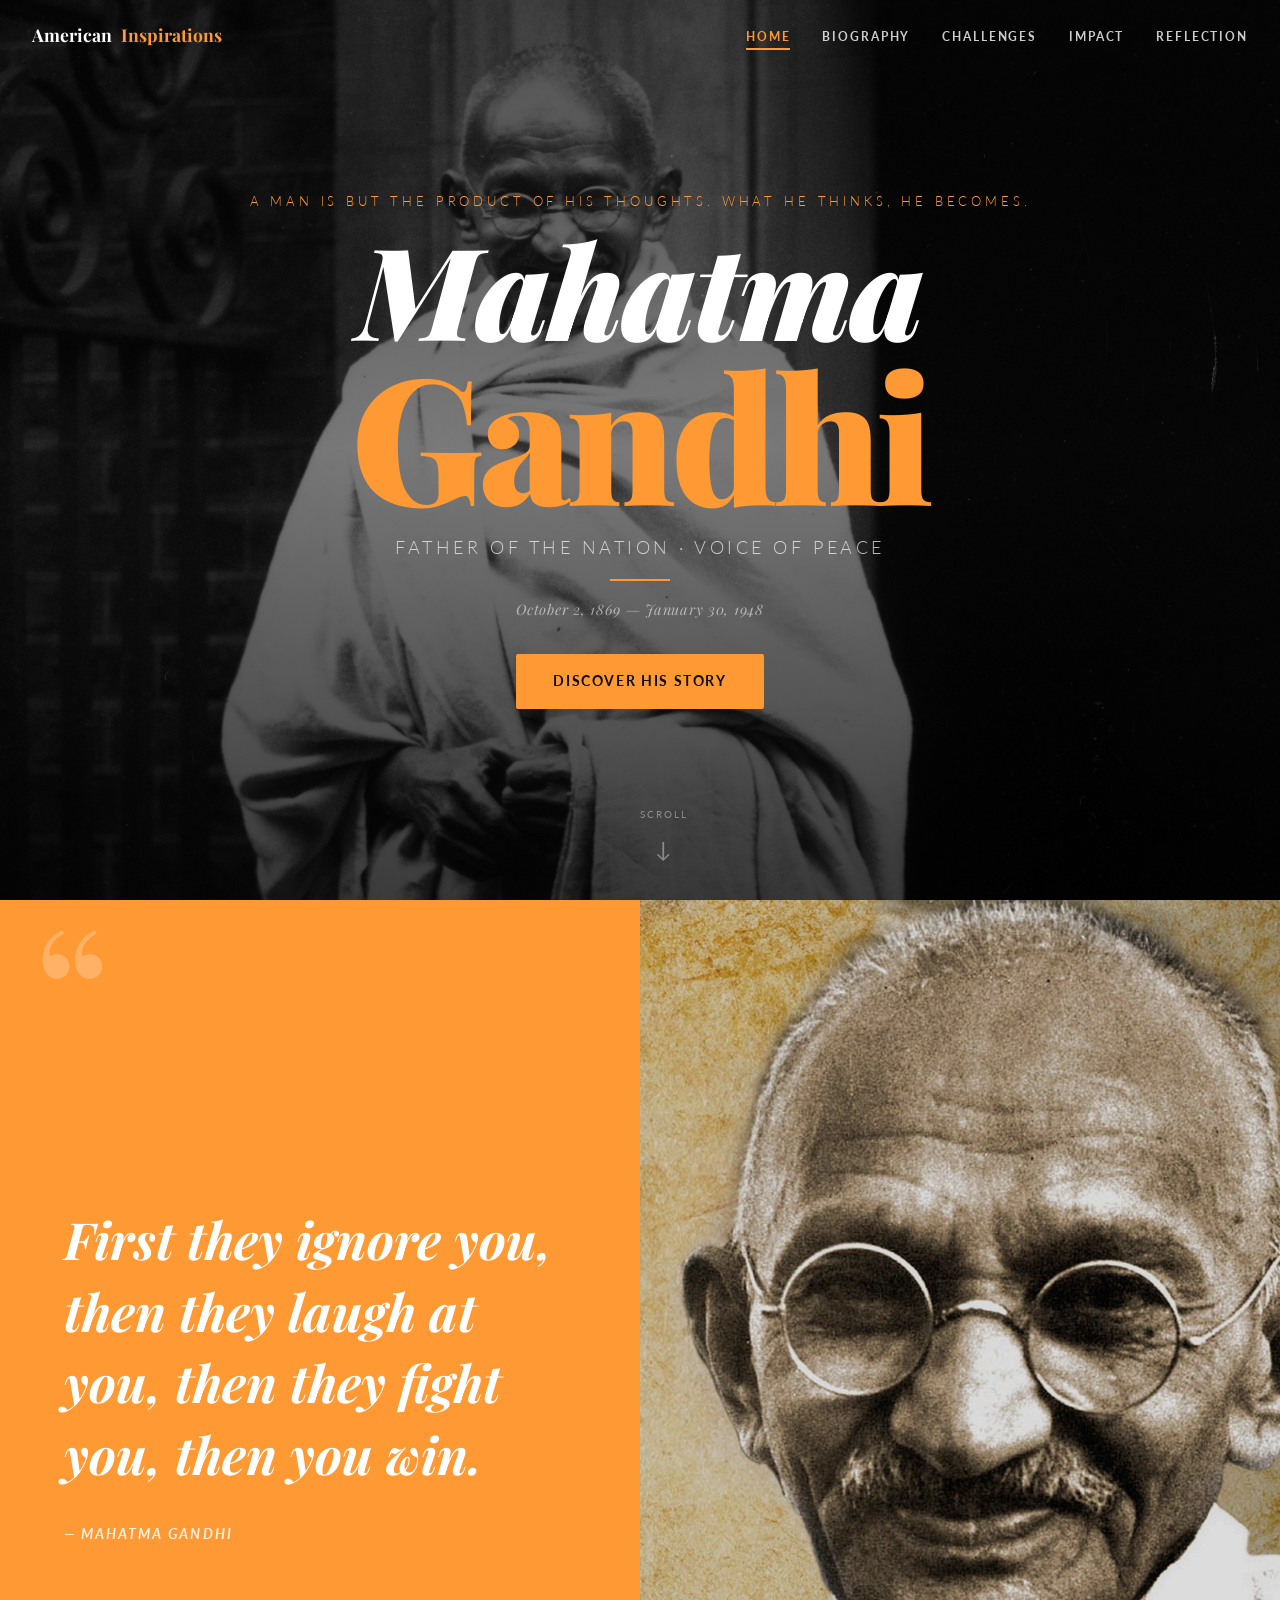
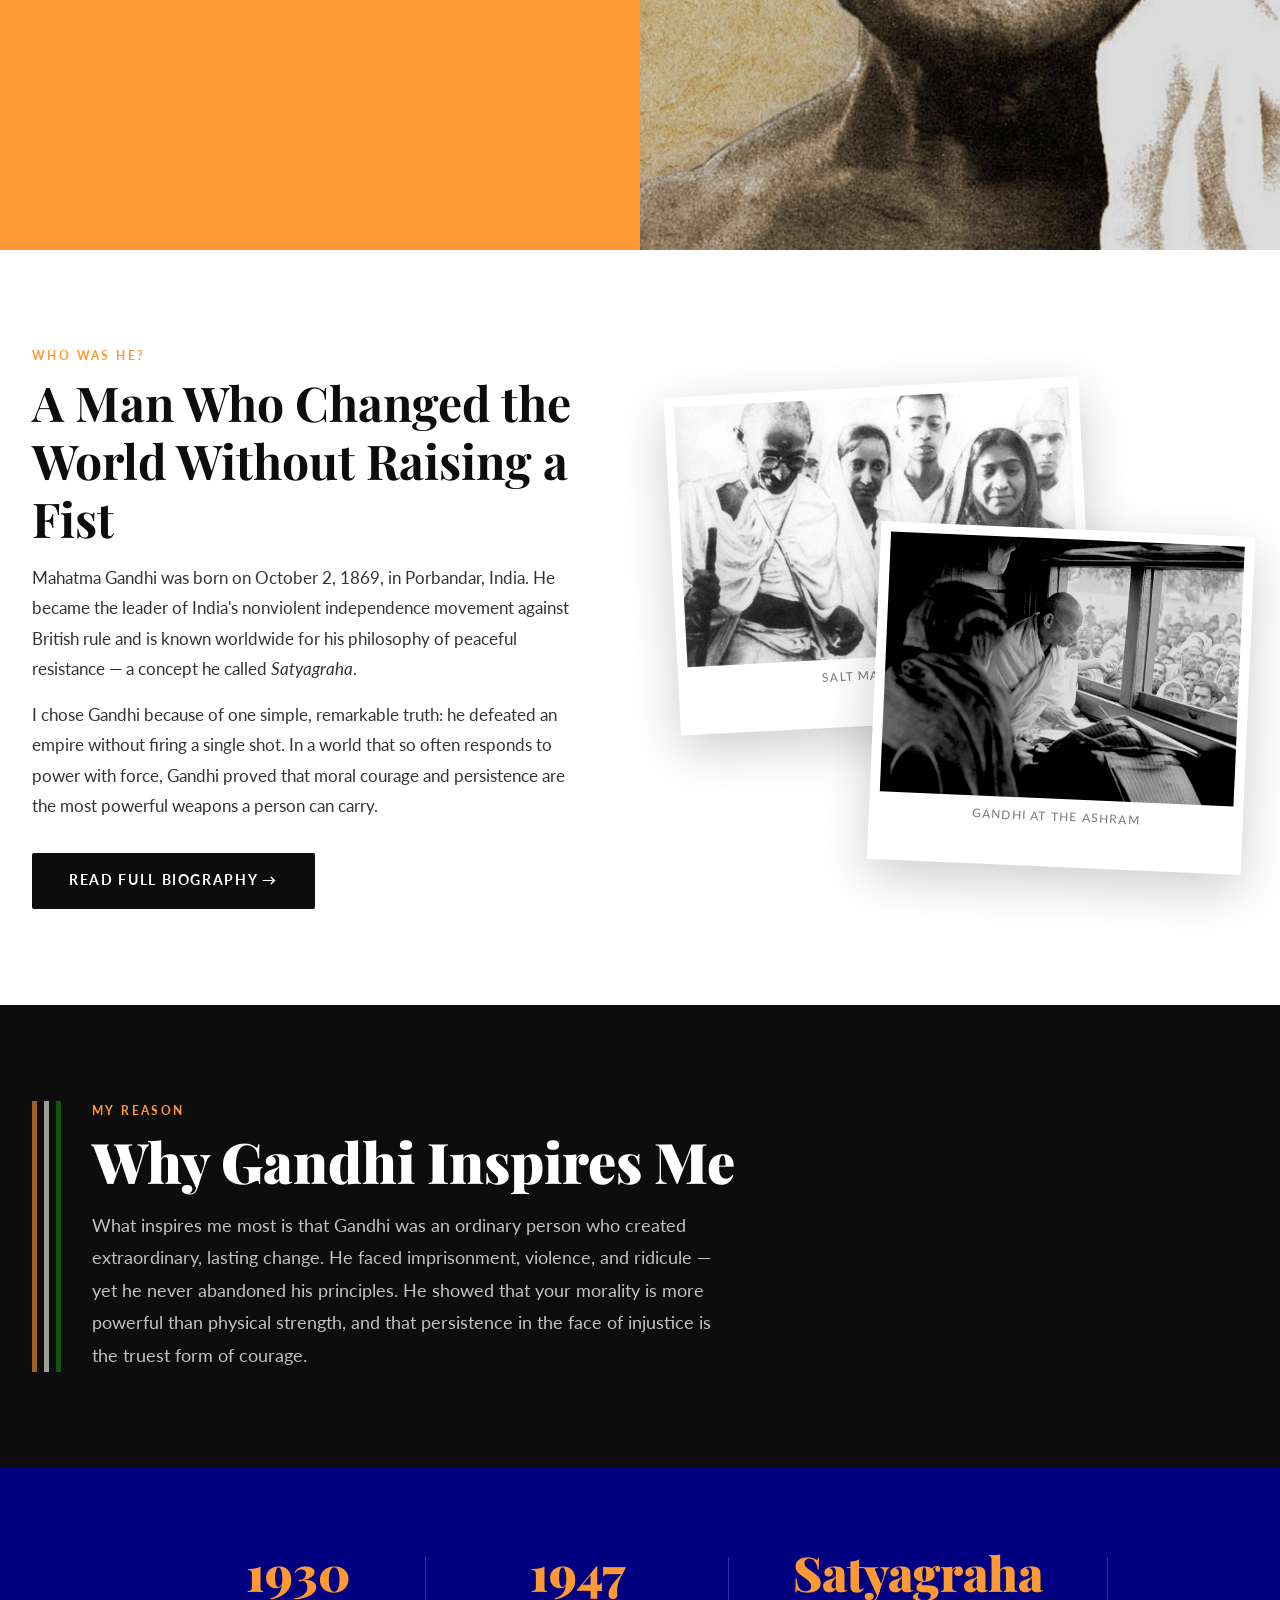
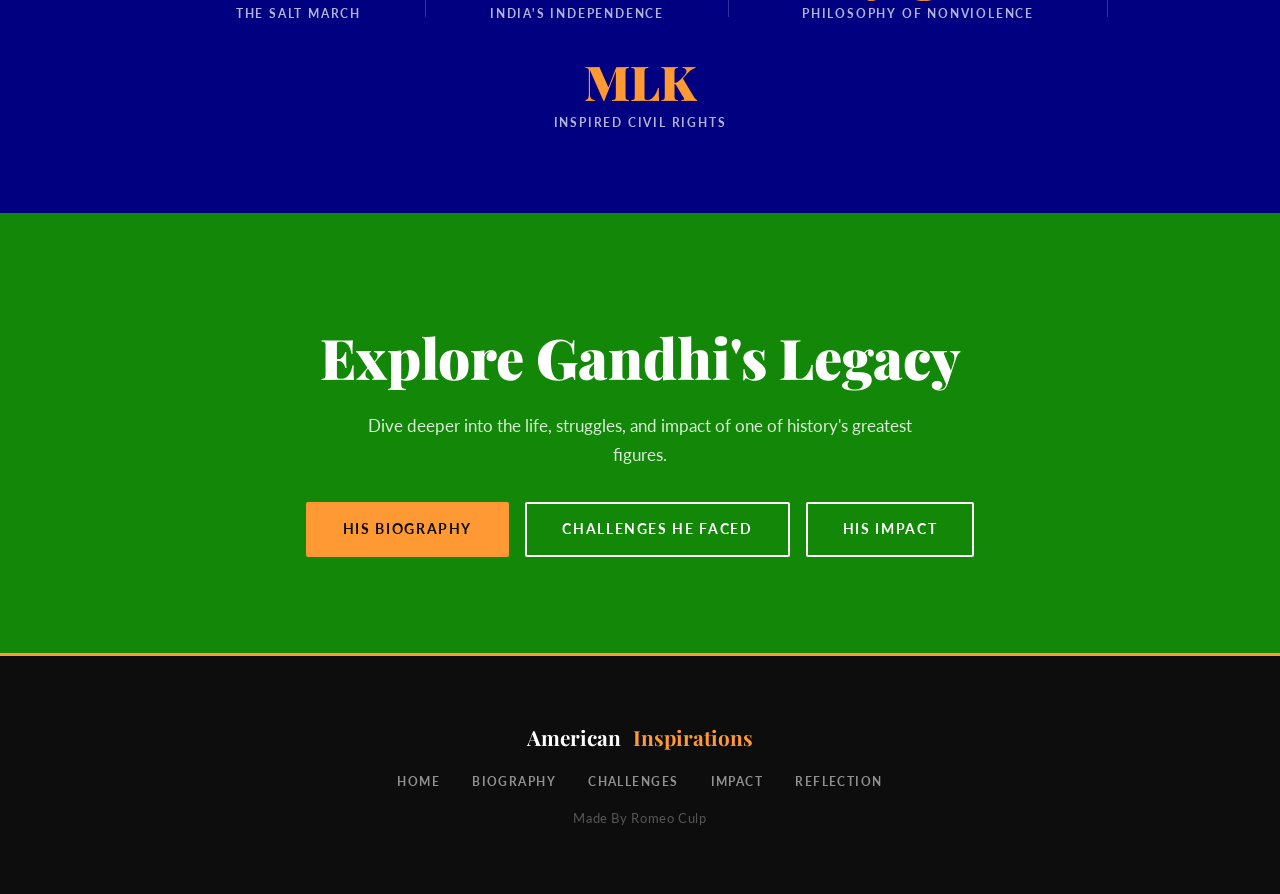
==== commit b347afb5: "beep" ====
--- a/index.html
+++ b/index.html
@@ -180,9 +180,7 @@
         <a href="impact.html">Impact</a>
         <a href="reflection.html">Reflection</a>
       </nav>
-      <p class="footer-credit">
-        A web design capstone project &mdash; American Inspirations
-      </p>
+      <p class="footer-credit">Made By Romeo Culp</p>
     </div>
   </footer>
 
--- a/style.css
+++ b/style.css
@@ -8,7 +8,7 @@
   --navy         : #000080;
   --dark         : #0D0D0D;
   --dark-mid     : #1A1A1A;
-  --cream        : #FDF8F0;
+  --cream        : #FFFFFF;
 
   --font-display : 'Playfair Display', Georgia, serif;
   --font-body    : 'Lato', Arial, sans-serif;
@@ -27,8 +27,6 @@
   --transition-slow : 0.7s ease;
 }
 
-
-/* reset */
 
 *, *::before, *::after {
   box-sizing: border-box;
@@ -51,8 +49,6 @@
 ul  { list-style: none; }
 
 
-/* typography */
-
 .section-label {
   font-family: var(--font-body);
   font-weight: 700;
@@ -63,15 +59,6 @@
   margin-bottom: var(--space-xs);
 }
 
-.section-label-light {
-  font-family: var(--font-body);
-  font-weight: 700;
-  font-size: 0.75rem;
-  letter-spacing: 0.2em;
-  text-transform: uppercase;
-  color: rgba(255,255,255,0.65);
-  margin-bottom: var(--space-sm);
-}
 
 .section-heading {
   font-family: var(--font-display);
@@ -82,8 +69,6 @@
   margin-bottom: var(--space-sm);
 }
 
-
-/* buttons */
 
 .btn {
   display: inline-block;
@@ -137,8 +122,6 @@
 }
 
 
-/* navbar */
-
 .navbar {
   position: fixed;
   top: 0; left: 0; right: 0;
@@ -152,7 +135,8 @@
 }
 
 .bio-page .navbar,
-.reflection-page .navbar {
+.reflection-page .navbar,
+.challenges-page .navbar {
   background-color: var(--dark-mid);
 }
 
@@ -216,8 +200,6 @@
 .nav-toggle.active span:nth-child(2) { opacity: 0; }
 .nav-toggle.active span:nth-child(3) { transform: translateY(-7px) rotate(-45deg); }
 
-
-/* hero */
 
 .hero {
   position: relative;
@@ -324,8 +306,6 @@
 .hero-content .btn-primary { animation: heroFadeUp 1.2s 0.7s ease both; }
 
 
-/* scroll arrow */
-
 .scroll-indicator {
   position: absolute;
   bottom: 2rem;
@@ -353,8 +333,6 @@
   50%       { transform: translateY(6px); opacity: 1; }
 }
 
-
-/* quote section */
 
 .quote-split {
   display: grid;
@@ -427,248 +405,6 @@
   opacity: 1;
 }
 
-
-/* =============================================
-   REFLECTION PAGE
-   ============================================= */
-
-/* banner */
-
-.reflection-banner {
-  width: 100%;
-  height: 75vh;
-  min-height: 500px;
-  max-height: 850px;
-  margin-top: var(--nav-height);
-  position: relative;
-  overflow: hidden;
-}
-
-.reflection-banner-img {
-  width: 100%;
-  height: 100%;
-  object-fit: cover;
-  object-position: center center;
-  display: block;
-}
-
-.reflection-banner-text {
-  font-family: var(--font-display);
-  font-size: clamp(4rem, 10vw, 9rem);
-  font-weight: 900;
-  line-height: 0.9;
-  color: #000000;
-  text-transform: uppercase;
-  position: absolute;
-  top: 50%;
-  left: 4rem;
-  transform: translateY(-50%);
-}
-
-
-/* split: image left + saffron right */
-
-.reflection-split {
-  display: grid;
-  grid-template-columns: 1fr 1fr;
-  min-height: 650px;
-}
-
-.reflection-image {
-  background-color: var(--dark-mid);
-  overflow: hidden;
-  display: flex;
-  align-items: center;
-  justify-content: center;
-}
-
-.reflection-img {
-  width: 100%;
-  height: 100%;
-  object-fit: cover;
-  opacity: 0.88;
-  transition: transform var(--transition-slow), opacity var(--transition-slow);
-}
-
-.reflection-image:hover .reflection-img {
-  transform: scale(1.04);
-  opacity: 1;
-}
-
-.reflection-right {
-  background-color: var(--saffron);
-  padding: var(--space-xl) var(--space-lg);
-  display: flex;
-  flex-direction: column;
-  justify-content: center;
-  position: relative;
-  overflow: hidden;
-}
-
-/* animated floating quote mark */
-.reflection-mark {
-  font-family: var(--font-display);
-  font-size: 14rem;
-  line-height: 0.6;
-  color: rgba(255,255,255,0.22);
-  position: absolute;
-  top: var(--space-md);
-  right: var(--space-md);
-  pointer-events: none;
-  user-select: none;
-  animation: floatMark 5s ease-in-out infinite;
-}
-
-@keyframes floatMark {
-  0%, 100% { transform: translateY(0px); opacity: 0.22; }
-  50%       { transform: translateY(-14px); opacity: 0.35; }
-}
-
-.reflection-paragraph {
-  font-family: var(--font-display);
-  font-size: clamp(1.35rem, 2.8vw, 2rem);
-  font-style: italic;
-  font-weight: 700;
-  color: var(--white);
-  line-height: 1.55;
-  position: relative;
-  z-index: 1;
-}
-
-
-/* lessons section */
-
-.lessons-header {
-  text-align: center;
-  padding: var(--space-lg) var(--space-md) 0;
-}
-
-.lessons-header h2 {
-  font-family: var(--font-display);
-  font-size: clamp(2rem, 5vw, 3.5rem);
-  font-weight: 900;
-  color: var(--dark);
-}
-
-.lessons-section {
-  max-width: var(--max-width);
-  margin: var(--space-md) auto var(--space-lg);
-  padding: 0 var(--space-md);
-  display: grid;
-  grid-template-columns: repeat(3, 1fr);
-  gap: 2rem;
-}
-
-.lesson-card {
-  background-color: var(--white);
-  padding: 2.5rem 2rem;
-  border-top: 6px solid var(--saffron);
-  box-shadow: 0 10px 25px rgba(0,0,0,0.08);
-  transition: transform var(--transition-med), box-shadow var(--transition-med);
-  text-align: center;
-}
-
-
-.lesson-icon-img {
-  width: 64px;
-  height: 64px;
-  object-fit: contain;
-  margin: 0 auto var(--space-sm);
-  display: block;
-}
-
-.lesson-card h3 {
-  font-family: var(--font-display);
-  font-size: 1.6rem;
-  font-weight: 700;
-  margin-bottom: var(--space-sm);
-  color: var(--dark);
-}
-
-.lesson-card p {
-  font-size: 1rem;
-  line-height: 1.8;
-  color: #444;
-}
-
-
-/* how he inspires today */
-
-.inspire-section {
-  background-color: var(--dark);
-  position: relative;
-  overflow: hidden;
-  padding: var(--space-xl) var(--space-md);
-}
-
-.inspire-inner {
-  max-width: var(--max-width);
-  margin: 0 auto;
-  padding-left: 60px;
-  position: relative;
-}
-
-
-
-/* personal opinion */
-
-.opinion-section {
-  background-color: var(--cream);
-  padding: var(--space-xl) var(--space-md);
-}
-
-.opinion-inner {
-  max-width: var(--max-width);
-  margin: 0 auto;
-}
-
-.opinion-heading {
-  font-family: var(--font-display);
-  font-size: clamp(2rem, 5vw, 3.5rem);
-  font-weight: 900;
-  color: var(--dark);
-  line-height: 1.15;
-  margin-bottom: var(--space-md);
-}
-
-.opinion-grid {
-  display: grid;
-  grid-template-columns: 1fr 1fr;
-  gap: var(--space-lg);
-  align-items: start;
-}
-
-.opinion-body {
-  font-size: 1.1rem;
-  color: #333;
-  line-height: 1.85;
-  margin-bottom: var(--space-sm);
-}
-
-.opinion-pull {
-  font-family: var(--font-display);
-  font-size: clamp(1.3rem, 2.5vw, 1.75rem);
-  font-style: italic;
-  font-weight: 700;
-  color: var(--dark);
-  border-left: 4px solid var(--saffron);
-  padding: var(--space-sm) 0 var(--space-sm) var(--space-md);
-  line-height: 1.5;
-}
-
-.opinion-pull cite {
-  display: block;
-  font-size: 0.8rem;
-  font-style: normal;
-  font-weight: 700;
-  letter-spacing: 0.12em;
-  text-transform: uppercase;
-  color: var(--saffron);
-  margin-top: var(--space-sm);
-}
-
-
-/* reflection form */
 
 .form-section {
   background-color: #05070a;
@@ -792,7 +528,6 @@
   cursor: pointer;
 }
 
-/* range slider — custom styled */
 
 .range-wrap {
   position: relative;
@@ -933,8 +668,6 @@
 }
 
 
-/* intro section */
-
 .intro-section {
   display: grid;
   grid-template-columns: 1fr 1fr;
@@ -995,8 +728,6 @@
 }
 
 
-/* why section */
-
 .why-section {
   background-color: var(--dark);
   position: relative;
@@ -1035,8 +766,6 @@
 }
 
 
-/* facts strip */
-
 .facts-strip {
   display: flex;
   align-items: center;
@@ -1077,8 +806,6 @@
   background: rgba(255,255,255,0.2);
 }
 
-
-/* call to action */
 
 .cta-section {
   background-color: var(--green);
@@ -1111,8 +838,6 @@
 }
 
 
-/* footer */
-
 .site-footer {
   background-color: var(--dark);
   padding: var(--space-lg) var(--space-md);
@@ -1159,8 +884,6 @@
 }
 
 
-/* scroll fade in */
-
 .fade-on-scroll {
   opacity: 0;
   transform: translateY(30px);
@@ -1173,14 +896,6 @@
 }
 
 
-/* bio/reflection page navbar */
-
-.bio-page .navbar {
-  background-color: var(--dark-mid);
-}
-
-
-/* editorial banner */
 
 .editorial-banner {
   position: relative;
@@ -1212,8 +927,6 @@
   letter-spacing: -0.02em;
 }
 
-
-/* magazine layout */
 
 .mag-layout {
   background-color: var(--cream);
@@ -1353,8 +1066,6 @@
 .bio-source--light a { color: var(--saffron); }
 
 
-/* accomplishments table */
-
 .bio-section { padding: var(--space-lg) var(--space-md); }
 .bio-section--dark { background-color: var(--dark); }
 .bio-section--navy {
@@ -1401,10 +1112,6 @@
   line-height: 1.6;
 }
 
-/* hover removed from bio-table tbody tr */
-
-
-/* historical significance */
 
 .bio-significance {
   background-color: #05070a;
@@ -1435,21 +1142,719 @@
 .editorial-section-title--light { color: var(--white); }
 
 
-/* media queries */
-
+/* navbar always dark on challenges page */
+.challenges-page .navbar {
+  background-color: var(--dark-mid);
+}
+
+
+.ch-hero {
+  position: relative;
+  width: 100%;
+  height: 100vh;
+  min-height: 600px;
+  overflow: hidden;
+  margin-top: var(--nav-height);
+  display: flex;
+  align-items: flex-end;
+  background-color: var(--dark);
+}
+
+.ch-hero-img {
+  position: absolute;
+  inset: 0;
+  width: 100%;
+  height: 100%;
+  object-fit: cover;
+  object-position: center top;
+  display: block;
+  opacity: 0.55;
+}
+
+.ch-hero-overlay {
+  position: absolute;
+  inset: 0;
+  background: linear-gradient(
+    to top,
+    rgba(0,0,0,0.92) 0%,
+    rgba(0,0,0,0.5) 50%,
+    rgba(0,0,0,0.25) 100%
+  );
+}
+
+.ch-hero-content {
+  position: relative;
+  z-index: 2;
+  max-width: 860px;
+  padding: var(--space-xl) var(--space-lg);
+  animation: heroFadeUp 1.2s ease both;
+}
+
+.ch-hero-label {
+  font-family: var(--font-body);
+  font-weight: 700;
+  font-size: 0.75rem;
+  letter-spacing: 0.25em;
+  text-transform: uppercase;
+  color: var(--saffron);
+  margin-bottom: var(--space-sm);
+}
+
+.ch-hero-quote {
+  font-family: var(--font-display);
+  font-size: clamp(1.6rem, 3.5vw, 2.8rem);
+  font-style: italic;
+  font-weight: 700;
+  color: var(--white);
+  line-height: 1.4;
+  margin-bottom: var(--space-xs);
+  border-left: 4px solid var(--saffron);
+  padding-left: var(--space-md);
+}
+
+.ch-hero-cite {
+  font-size: 0.8rem;
+  font-weight: 700;
+  letter-spacing: 0.12em;
+  text-transform: uppercase;
+  color: rgba(255,255,255,0.5);
+  padding-left: calc(var(--space-md) + 4px);
+  font-style: normal;
+}
+
+
+.ch-split-section {
+  display: grid;
+  grid-template-columns: 1fr 1fr;
+  min-height: 600px;
+  background-color: var(--cream);
+}
+
+.ch-split-text {
+  padding: var(--space-xl) var(--space-lg);
+  display: flex;
+  flex-direction: column;
+  justify-content: center;
+}
+
+.ch-split-img-wrap {
+  position: relative;
+  overflow: hidden;
+  background-color: var(--dark-mid);
+}
+
+.ch-split-img {
+  width: 100%;
+  height: 100%;
+  object-fit: cover;
+  display: block;
+  opacity: 0.88;
+  transition: transform var(--transition-slow), opacity var(--transition-slow);
+}
+
+.ch-split-img-wrap:hover .ch-split-img {
+  transform: scale(1.04);
+  opacity: 1;
+}
+
+.ch-img-caption {
+  position: absolute;
+  bottom: 0;
+  left: 0;
+  right: 0;
+  background: rgba(0,0,0,0.6);
+  color: rgba(255,255,255,0.6);
+  font-size: 0.7rem;
+  letter-spacing: 0.08em;
+  text-transform: uppercase;
+  padding: 0.5rem 1rem;
+}
+
+.ch-pull-stat {
+  display: flex;
+  align-items: baseline;
+  gap: var(--space-sm);
+  margin-top: var(--space-md);
+  padding-top: var(--space-md);
+  border-top: 2px solid var(--saffron);
+}
+
+.ch-stat-num {
+  font-family: var(--font-display);
+  font-size: clamp(3rem, 6vw, 4.5rem);
+  font-weight: 900;
+  color: var(--saffron);
+  line-height: 1;
+}
+
+.ch-stat-label {
+  font-size: 0.85rem;
+  color: #555;
+  line-height: 1.5;
+  max-width: 18ch;
+}
+
+
+.ch-section-heading {
+  font-family: var(--font-display);
+  font-size: clamp(2rem, 5vw, 3.5rem);
+  font-weight: 900;
+  color: var(--dark);
+  line-height: 1.1;
+  margin-bottom: var(--space-md);
+}
+
+.ch-section-heading--light { color: var(--white); }
+
+.ch-body {
+  font-size: 1.05rem;
+  color: #333;
+  line-height: 1.85;
+  margin-bottom: var(--space-sm);
+}
+
+.ch-body--light { color: rgba(255,255,255,0.75); }
+
+.ch-intro-body {
+  max-width: 65ch;
+  margin-bottom: var(--space-lg);
+}
+
+
+.ch-dark-section {
+  background-color: var(--dark);
+  position: relative;
+  overflow: hidden;
+  padding: var(--space-xl) var(--space-md);
+}
+
+.ch-dark-inner {
+  max-width: var(--max-width);
+  margin: 0 auto;
+  padding-left: 60px;
+  position: relative;
+}
+
+.ch-dark-header { margin-bottom: var(--space-lg); }
+
+.ch-dark-grid {
+  display: grid;
+  grid-template-columns: 1fr 1fr;
+  gap: var(--space-lg);
+  margin-bottom: var(--space-md);
+  align-items: start;
+}
+
+.ch-dark-grid > * {
+  margin-top: 0;
+}
+
+/* key event cards — 2x2 grid replacing the timeline */
+.ch-event-grid {
+  display: grid;
+  grid-template-columns: 1fr 1fr;
+  gap: 1px;
+  margin-top: var(--space-sm);
+  border: 1px solid rgba(255,153,51,0.15);
+}
+
+.ch-event-card {
+  padding: var(--space-md) var(--space-lg);
+  border: 1px solid rgba(255,153,51,0.1);
+}
+
+.ch-event-year {
+  display: block;
+  font-family: var(--font-display);
+  font-size: 2.2rem;
+  font-weight: 900;
+  color: var(--saffron);
+  line-height: 1;
+  margin-bottom: 0.5rem;
+  opacity: 0.9;
+}
+
+.ch-event-title {
+  font-family: var(--font-display);
+  font-size: 1.15rem;
+  font-weight: 700;
+  color: var(--white);
+  margin-bottom: 0.5rem;
+}
+
+.ch-event-body {
+  font-size: 0.92rem;
+  color: rgba(255,255,255,0.6);
+  line-height: 1.65;
+}
+
+
+.ch-prison-section {
+  background-color: #05070a;
+  padding: var(--space-xl) var(--space-md);
+  border-top: 1px solid rgba(255,153,51,0.2);
+}
+
+.ch-prison-inner {
+  max-width: var(--max-width);
+  margin: 0 auto;
+}
+
+.ch-prison-grid {
+  display: grid;
+  grid-template-columns: repeat(3, 1fr);
+  gap: var(--space-md);
+  margin: var(--space-lg) 0;
+}
+
+.ch-prison-card {
+  border-top: 3px solid var(--saffron);
+  padding-top: var(--space-md);
+  position: relative;
+}
+
+.ch-prison-year {
+  font-family: var(--font-display);
+  font-size: clamp(4rem, 8vw, 7rem);
+  font-weight: 900;
+  color: var(--saffron);
+  line-height: 0.9;
+  margin-bottom: var(--space-sm);
+  letter-spacing: -0.03em;
+  user-select: none;
+}
+
+.ch-prison-title {
+  font-family: var(--font-display);
+  font-size: 1.2rem;
+  font-weight: 700;
+  color: var(--white);
+  margin-bottom: var(--space-sm);
+}
+
+.ch-prison-quote {
+  font-family: var(--font-display);
+  font-size: clamp(1.2rem, 2.5vw, 1.7rem);
+  font-style: italic;
+  font-weight: 700;
+  color: var(--white);
+  border-left: 4px solid var(--saffron);
+  padding-left: var(--space-md);
+  margin-top: var(--space-lg);
+  line-height: 1.5;
+}
+
+.ch-prison-quote cite {
+  display: block;
+  font-size: 0.75rem;
+  font-style: normal;
+  font-weight: 700;
+  letter-spacing: 0.12em;
+  text-transform: uppercase;
+  color: var(--saffron);
+  margin-top: var(--space-sm);
+}
+
+
+.ch-criticism-section {
+  background-color: var(--cream);
+  padding: var(--space-xl) var(--space-md);
+}
+
+.ch-criticism-inner {
+  max-width: var(--max-width);
+  margin: 0 auto;
+}
+
+.ch-crit-grid {
+  display: grid;
+  grid-template-columns: repeat(3, 1fr);
+  gap: var(--space-md);
+  margin-top: var(--space-md);
+}
+
+.ch-crit-card {
+  background-color: var(--white);
+  padding: var(--space-md) var(--space-md) var(--space-lg);
+  border-top: 5px solid var(--saffron);
+  border-left: 1px solid #e8e8e8;
+  border-right: 1px solid #e8e8e8;
+  border-bottom: 1px solid #e8e8e8;
+  box-shadow: 0 8px 24px rgba(0,0,0,0.07);
+}
+
+.ch-crit-num {
+  font-family: var(--font-display);
+  font-size: 3rem;
+  font-weight: 900;
+  color: var(--saffron);
+  line-height: 1;
+  margin-bottom: var(--space-xs);
+  letter-spacing: 0.05em;
+}
+
+.ch-crit-title {
+  font-family: var(--font-display);
+  font-size: 1.3rem;
+  font-weight: 700;
+  color: var(--dark);
+  margin-bottom: var(--space-sm);
+}
+
+.ch-crit-body {
+  font-size: 0.95rem;
+  color: #555;
+  line-height: 1.75;
+}
+
+
+.ch-partition-section {
+  background-color: var(--dark);
+  padding: var(--space-xl) var(--space-md);
+  border-top: 1px solid rgba(255,153,51,0.2);
+}
+
+.ch-partition-inner {
+  max-width: var(--max-width);
+  margin: 0 auto;
+  padding-left: 60px;
+  position: relative;
+}
+
+.ch-partition-content { max-width: 100%; }
+
+.ch-partition-grid {
+  display: grid;
+  grid-template-columns: 1fr 340px;
+  gap: var(--space-xl);
+  margin: var(--space-md) 0 var(--space-lg);
+  align-items: start;
+}
+
+.ch-partition-stat-col {
+  display: flex;
+  flex-direction: column;
+  gap: var(--space-md);
+}
+
+.ch-partition-stat {
+  border-top: 2px solid rgba(255,153,51,0.35);
+  padding-top: var(--space-sm);
+}
+
+.ch-p-num {
+  display: block;
+  font-family: var(--font-display);
+  font-size: clamp(2rem, 4vw, 3rem);
+  font-weight: 900;
+  color: var(--saffron);
+  line-height: 1;
+  margin-bottom: 0.4rem;
+}
+
+.ch-p-label {
+  display: block;
+  font-size: 0.8rem;
+  color: rgba(255,255,255,0.55);
+  line-height: 1.5;
+  letter-spacing: 0.03em;
+}
+
+.ch-partition-quote {
+  font-family: var(--font-display);
+  font-size: clamp(1.1rem, 2.2vw, 1.5rem);
+  font-style: italic;
+  font-weight: 700;
+  color: var(--white);
+  border-left: 4px solid var(--saffron);
+  padding-left: var(--space-md);
+  line-height: 1.55;
+  max-width: 75ch;
+}
+
+.ch-partition-quote cite {
+  display: block;
+  font-size: 0.72rem;
+  font-style: normal;
+  font-weight: 700;
+  letter-spacing: 0.12em;
+  text-transform: uppercase;
+  color: var(--saffron);
+  margin-top: var(--space-sm);
+}
+
+
+/* ============================================================
+   REFLECTION PAGE — all missing styles added here
+   ============================================================ */
+
+/* Banner (matches editorial-banner on bio page) */
+.reflection-banner {
+  position: relative;
+  width: 100%;
+  height: 55vh;
+  min-height: 340px;
+  overflow: hidden;
+  margin-top: var(--nav-height);
+}
+
+.reflection-banner-img {
+  width: 100%;
+  height: 100%;
+  object-fit: cover;
+  object-position: center top;
+  display: block;
+}
+
+.reflection-banner-text {
+  position: absolute;
+  bottom: 0;
+  left: 0;
+  font-family: var(--font-display);
+  font-size: clamp(5rem, 16vw, 14rem);
+  font-weight: 900;
+  line-height: 0.85;
+  color: var(--saffron);
+  padding: 0 var(--space-md) var(--space-sm);
+  letter-spacing: -0.02em;
+}
+
+/* What I Admire — image left / text right split */
+.reflection-split {
+  display: grid;
+  grid-template-columns: 1fr 1fr;
+  min-height: 520px;
+  background-color: var(--white);
+}
+
+.reflection-image {
+  overflow: hidden;
+  background-color: var(--dark-mid);
+}
+
+.reflection-img {
+  width: 100%;
+  height: 100%;
+  object-fit: cover;
+  object-position: center top;
+  display: block;
+  opacity: 0.88;
+  transition: transform var(--transition-slow), opacity var(--transition-slow);
+}
+
+.reflection-image:hover .reflection-img {
+  transform: scale(1.04);
+  opacity: 1;
+}
+
+.reflection-right {
+  padding: var(--space-xl) var(--space-lg);
+  display: flex;
+  flex-direction: column;
+  justify-content: center;
+  position: relative;
+  overflow: hidden;
+}
+
+.reflection-mark {
+  font-family: var(--font-display);
+  font-size: 14rem;
+  line-height: 0.6;
+  color: rgba(255, 153, 51, 0.1);
+  position: absolute;
+  top: var(--space-md);
+  left: var(--space-md);
+  pointer-events: none;
+  user-select: none;
+  z-index: 0;
+}
+
+.section-label-light {
+  font-family: var(--font-body);
+  font-weight: 700;
+  font-size: 0.75rem;
+  letter-spacing: 0.2em;
+  text-transform: uppercase;
+  color: var(--saffron);
+  margin-bottom: var(--space-xs);
+  position: relative;
+  z-index: 1;
+}
+
+.reflection-paragraph {
+  font-size: clamp(1.15rem, 1.6vw, 1.45rem);
+  color: #333;
+  line-height: 1.9;
+  position: relative;
+  z-index: 1;
+  max-width: 48ch;
+}
+
+/* Lessons Learned header */
+.lessons-header {
+  background-color: var(--dark);
+  padding: var(--space-lg) var(--space-md) var(--space-md);
+  text-align: center;
+}
+
+.lessons-header h2 {
+  font-family: var(--font-display);
+  font-size: clamp(2rem, 5vw, 3.5rem);
+  font-weight: 900;
+  color: var(--white);
+  line-height: 1.1;
+}
+
+/* Lessons cards grid */
+.lessons-section {
+  display: grid;
+  grid-template-columns: repeat(3, 1fr);
+  background-color: var(--dark);
+  padding: 0 var(--space-md) var(--space-xl);
+  gap: var(--space-sm);
+  max-width: var(--max-width);
+  margin: 0 auto;
+  width: 100%;
+  /* make the section itself full-width */
+  max-width: 100%;
+  box-sizing: border-box;
+}
+
+.lesson-card {
+  background-color: rgba(255, 255, 255, 0.04);
+  border: 1px solid rgba(255, 153, 51, 0.18);
+  padding: var(--space-lg) var(--space-md);
+  text-align: center;
+}
+
+.lesson-icon-img {
+  width: 64px;
+  height: 64px;
+  object-fit: contain;
+  margin: 0 auto var(--space-sm);
+  display: block;
+  opacity: 0.85;
+  filter: brightness(0) invert(1) sepia(1) saturate(3) hue-rotate(5deg);
+}
+
+.lesson-card h3 {
+  font-family: var(--font-display);
+  font-size: 1.5rem;
+  font-weight: 700;
+  color: var(--white);
+  margin-bottom: var(--space-xs);
+}
+
+.lesson-card p {
+  font-size: 0.95rem;
+  color: rgba(255, 255, 255, 0.6);
+  line-height: 1.75;
+}
+
+/* How He Inspires Today */
+.inspire-section {
+  background-color: var(--dark);
+  position: relative;
+  overflow: hidden;
+  padding: var(--space-xl) var(--space-md);
+  border-top: 1px solid rgba(255, 153, 51, 0.2);
+}
+
+.inspire-inner {
+  max-width: var(--max-width);
+  margin: 0 auto;
+  padding-left: 60px;
+  position: relative;
+}
+
+/* Personal Opinion */
+.opinion-section {
+  background-color: var(--white);
+  padding: var(--space-xl) var(--space-md);
+  position: relative;
+  overflow: hidden;
+  border-top: 5px solid var(--saffron);
+}
+
+.opinion-inner {
+  max-width: var(--max-width);
+  margin: 0 auto;
+}
+
+.opinion-heading {
+  font-family: var(--font-display);
+  font-size: clamp(2.5rem, 6vw, 4.5rem);
+  font-weight: 900;
+  color: var(--dark);
+  line-height: 1.05;
+  margin-bottom: var(--space-lg);
+  text-align: left;
+  max-width: 14ch;
+}
+
+.opinion-grid {
+  display: grid;
+  grid-template-columns: 1fr 1fr;
+  gap: var(--space-xl);
+  align-items: center;
+}
+
+.opinion-body {
+  font-size: 1.05rem;
+  color: #444;
+  line-height: 1.9;
+  margin-bottom: var(--space-sm);
+}
+
+/* Quote — saffron-accented, no dark box */
+.opinion-pull {
+  font-family: var(--font-display);
+  font-size: clamp(1.5rem, 2.5vw, 2.1rem);
+  font-style: italic;
+  font-weight: 700;
+  color: var(--dark);
+  background: none;
+  border: none;
+  padding: var(--space-md) 0 var(--space-md) var(--space-md);
+  margin: 0;
+  line-height: 1.45;
+  border-left: 5px solid var(--saffron);
+}
+
+.opinion-pull::before {
+  content: '\201C';
+  display: block;
+  font-family: var(--font-display);
+  font-size: 5rem;
+  line-height: 0.5;
+  color: var(--saffron);
+  margin-bottom: var(--space-sm);
+  font-style: normal;
+}
+
+.opinion-pull cite {
+  display: block;
+  font-family: var(--font-body);
+  font-size: 0.72rem;
+  font-style: normal;
+  font-weight: 700;
+  letter-spacing: 0.18em;
+  text-transform: uppercase;
+  color: var(--saffron);
+  margin-top: var(--space-md);
+}
+
+
+/* RESPONSIVE */
 @media (max-width: 1024px) {
   .intro-section    { grid-template-columns: 1fr; gap: var(--space-md); }
   .intro-text-col   { padding-right: 0; }
   .intro-photos-col { height: 380px; }
   .quote-split      { grid-template-columns: 1fr; }
   .quote-right      { min-height: 300px; }
-  .reflection-split { grid-template-columns: 1fr; }
-  .reflection-image { min-height: 400px; }
-  .reflection-right { min-height: auto; padding: var(--space-lg) var(--space-md); }
-  .opinion-grid     { grid-template-columns: 1fr; gap: var(--space-md); }
   .fact-divider     { display: none; }
   .facts-strip      { gap: var(--space-sm); }
-  .lessons-section  { grid-template-columns: 1fr 1fr; }
+  
   .mag-inner {
     grid-template-columns: 1fr;
     grid-template-rows: none;
@@ -1482,7 +1887,27 @@
     margin-inline: auto;
   }
   .mag-portrait     { min-height: 320px; max-height: 480px; }
-}
+
+  .ch-split-section    { grid-template-columns: 1fr; }
+  .ch-split-img-wrap   { min-height: 400px; }
+  .ch-split-text       { padding: var(--space-lg) var(--space-md); }
+  .ch-dark-grid        { grid-template-columns: 1fr; gap: var(--space-md); }
+  .ch-prison-grid      { grid-template-columns: 1fr; }
+  .ch-crit-grid        { grid-template-columns: 1fr; }
+  .ch-partition-grid   { grid-template-columns: 1fr; }
+  .ch-partition-stat-col { flex-direction: row; flex-wrap: wrap; gap: var(--space-sm); }
+  .ch-partition-stat   { flex: 1; min-width: 140px; }
+  .ch-event-grid { grid-template-columns: 1fr; }
+
+  /* reflection responsive */
+  .reflection-split    { grid-template-columns: 1fr; }
+  .reflection-image    { min-height: 420px; }
+  .reflection-right    { padding: var(--space-lg) var(--space-md); }
+  .lessons-section     { grid-template-columns: 1fr; max-width: 600px; margin-inline: auto; padding-inline: var(--space-md); }
+  .opinion-grid        { grid-template-columns: 1fr; }
+  .inspire-inner       { padding-left: 40px; }
+}
+
 
 @media (max-width: 768px) {
   :root { --nav-height: 60px; }
@@ -1509,13 +1934,11 @@
 
   .quote-left         { padding: var(--space-lg) var(--space-sm); }
   .quote-text         { font-size: 1.4rem; }
-  .reflection-right   { padding: var(--space-lg) var(--space-sm); }
-  .reflection-paragraph { font-size: 1.3rem; }
+  
   .intro-photos-col   { height: 300px; }
   .photo-frame--top    { width: 80%; }
   .photo-frame--bottom { width: 70%; }
-  .lessons-section    { grid-template-columns: 1fr; }
-  .inspire-inner      { padding-left: 40px; }
+  
   .form-row--two      { grid-template-columns: 1fr; }
   .why-inner          { padding-left: 40px; }
   .cta-buttons        { flex-direction: column; align-items: center; }
@@ -1528,8 +1951,20 @@
   .bio-table th,
   .bio-table td       { padding: 0.6rem 0.6rem; }
   .bio-sig-inner      { padding-left: 40px; }
-  .reflection-banner-text { left: 2rem; font-size: clamp(3rem, 9vw, 6rem); }
-}
+
+  .ch-hero-content     { padding: var(--space-lg) var(--space-md); }
+  .ch-dark-inner       { padding-left: 40px; }
+  .ch-partition-inner  { padding-left: 40px; }
+  .ch-prison-grid      { grid-template-columns: 1fr; }
+  .ch-crit-grid        { grid-template-columns: 1fr; }
+
+  /* reflection mobile */
+  .reflection-banner   { height: 40vh; }
+  .reflection-right    { padding: var(--space-lg) var(--space-md); }
+  .lessons-section     { grid-template-columns: 1fr; padding-bottom: var(--space-lg); }
+  .inspire-inner       { padding-left: 40px; }
+}
+
 
 @media (max-width: 480px) {
   .hero-title-first  { font-size: 2.2rem; }
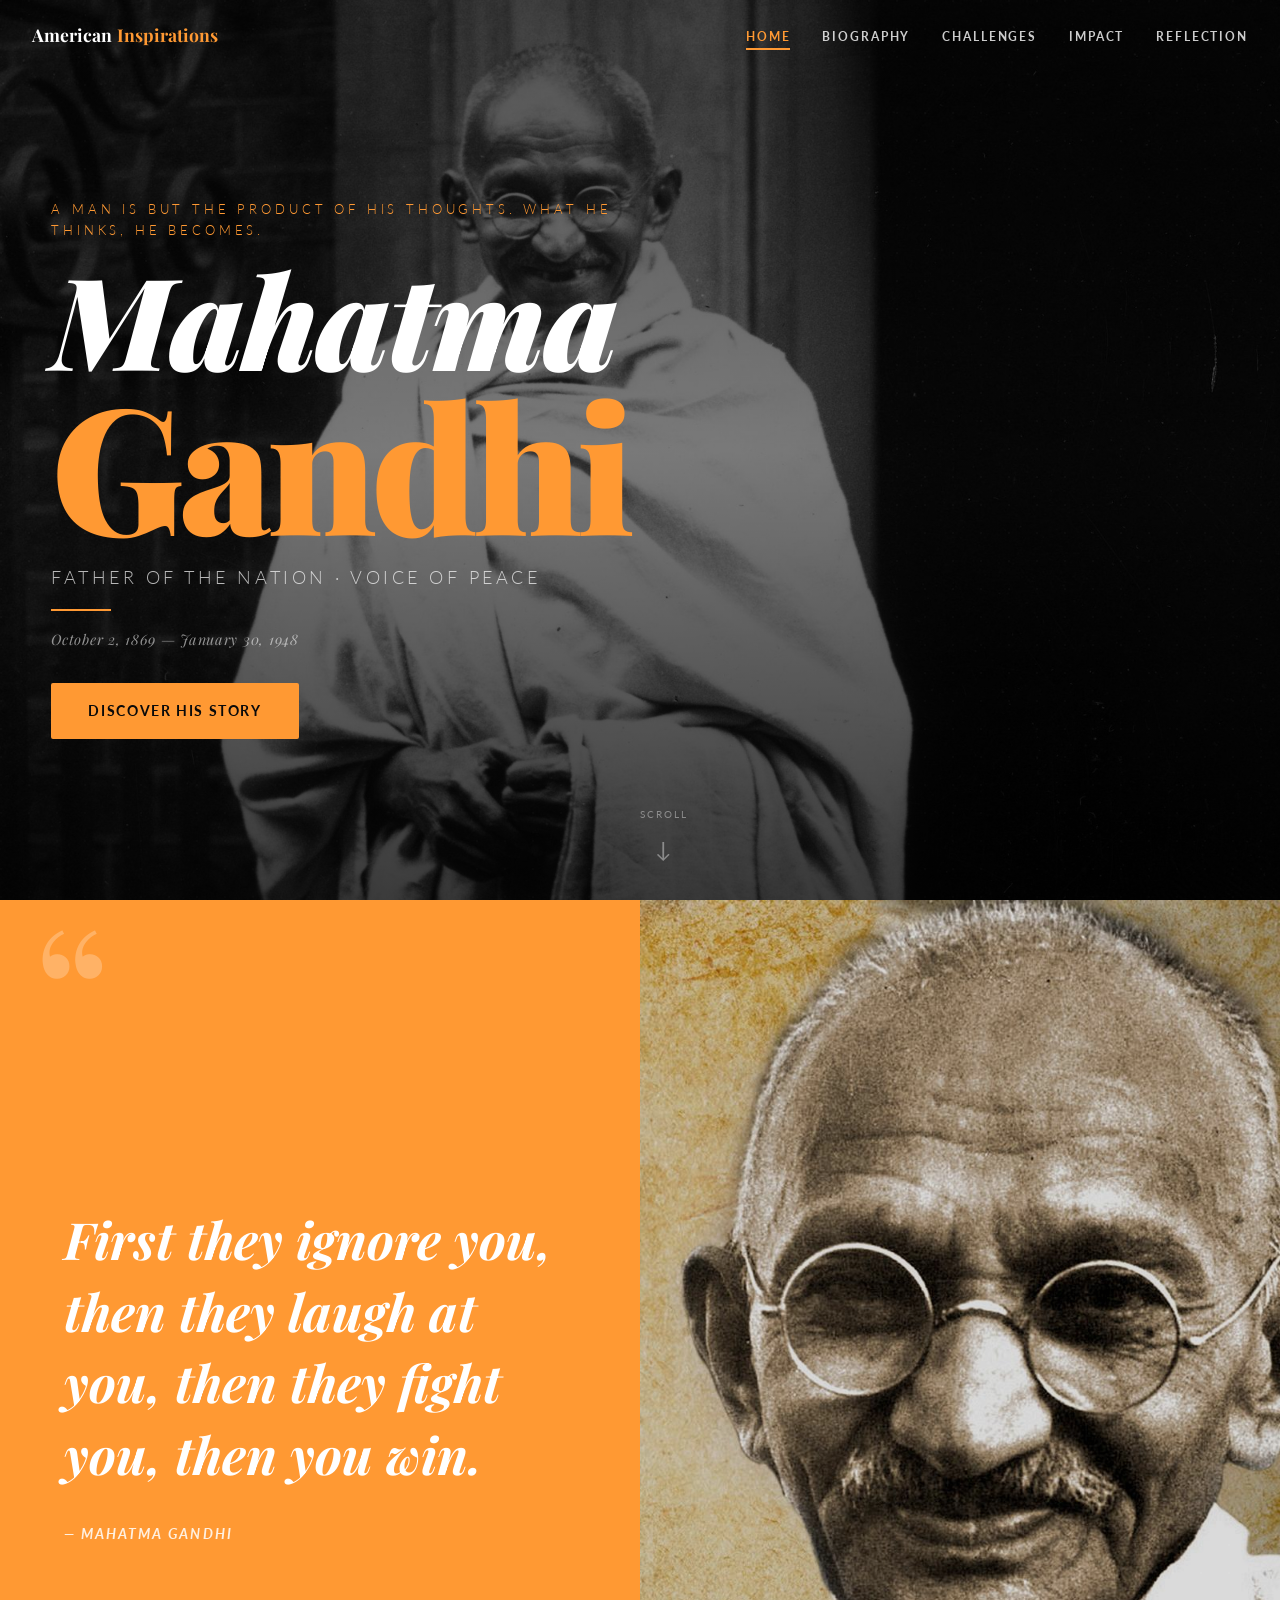
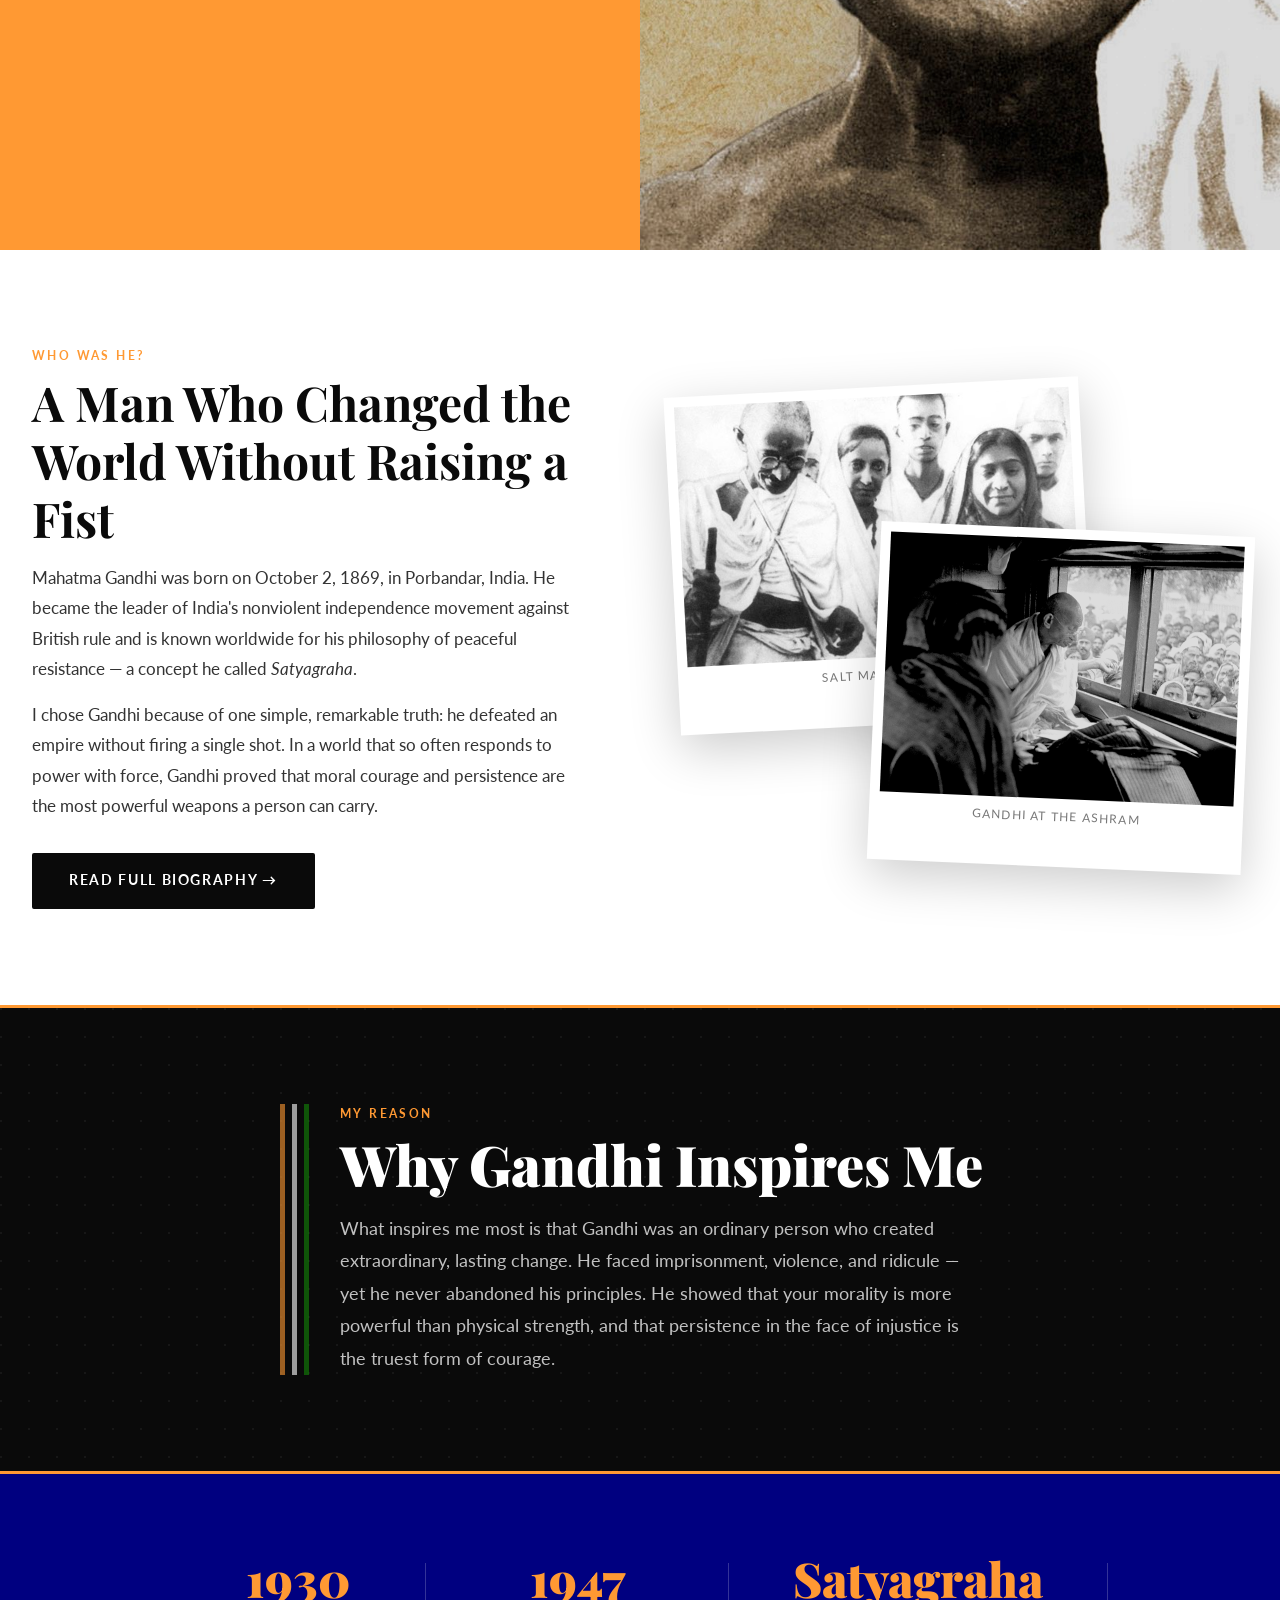
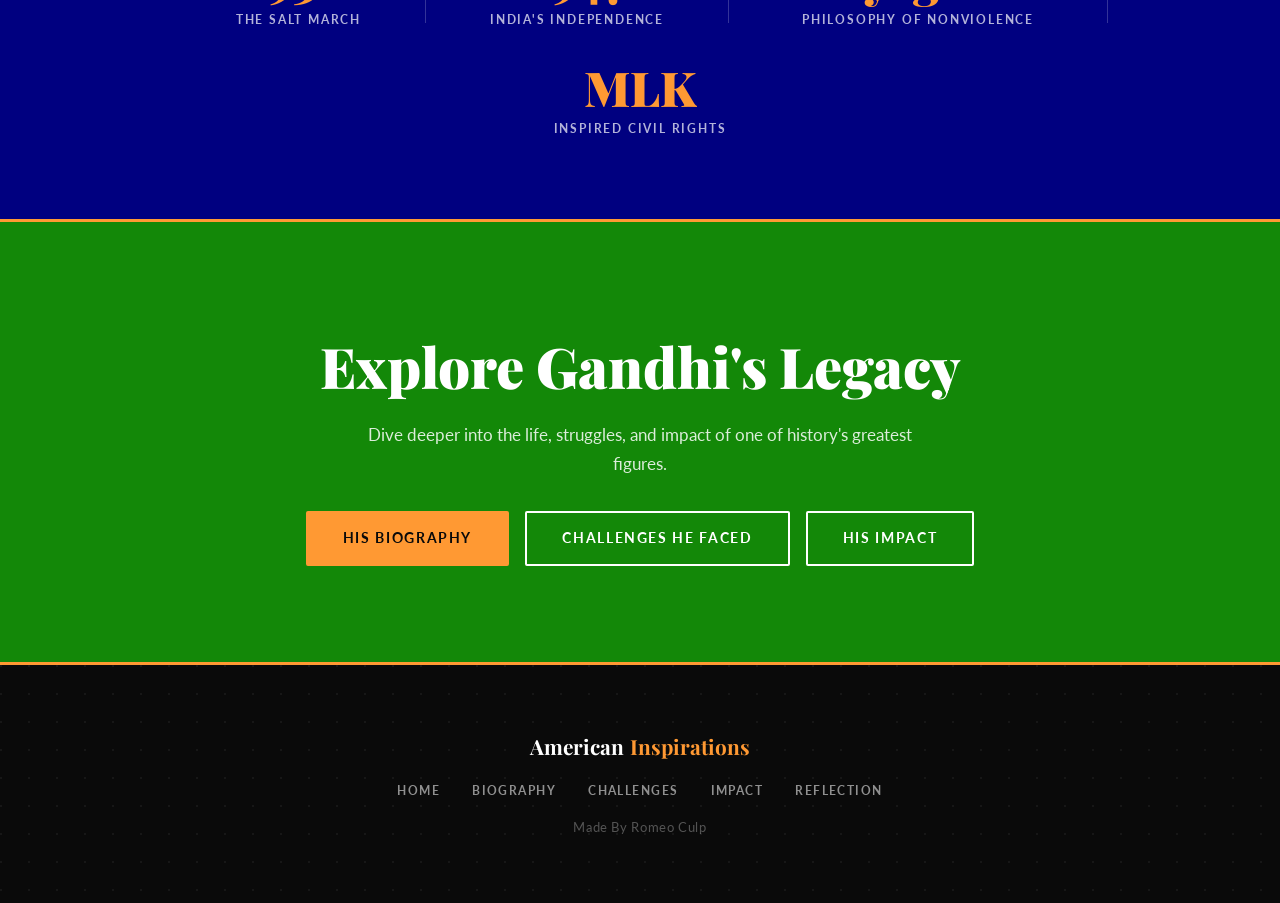
==== commit a4639255: "textures" ====
--- a/index.html
+++ b/index.html
@@ -15,10 +15,10 @@
 
   <!-- navbar -->
   <nav class="navbar" id="navbar">
-    <div class="nav-logo">
+    <a href="index.html" class="nav-logo" aria-label="American Inspirations — Home">
       <span class="nav-logo-main">American</span>
       <span class="nav-logo-accent">Inspirations</span>
-    </div>
+    </a>
     <button class="nav-toggle" id="navToggle" aria-label="Toggle navigation">
       <span></span><span></span><span></span>
     </button>
@@ -169,10 +169,10 @@
   <!-- footer -->
   <footer class="site-footer">
     <div class="footer-inner">
-      <div class="footer-logo">
+      <a href="index.html" class="footer-logo" aria-label="American Inspirations — Home">
         <span class="nav-logo-main">American</span>
         <span class="nav-logo-accent">Inspirations</span>
-      </div>
+      </a>
       <nav class="footer-nav" aria-label="Footer navigation">
         <a href="index.html">Home</a>
         <a href="biography.html">Biography</a>
--- a/style.css
+++ b/style.css
@@ -6,9 +6,13 @@
   --white        : #FFFFFF;
   --green        : #138808;
   --navy         : #000080;
-  --dark         : #0D0D0D;
-  --dark-mid     : #1A1A1A;
+  /* Single ink for dark UI — matches dotted panels site-wide */
+  --dark         : #0a0a0a;
+  --dark-mid     : #0a0a0a;
   --cream        : #FFFFFF;
+
+  --texture-dots: radial-gradient(circle at 1px 1px, rgba(255, 255, 255, 0.055) 1px, transparent 0);
+  --texture-dots-size: 28px 28px;
 
   --font-display : 'Playfair Display', Georgia, serif;
   --font-body    : 'Lato', Arial, sans-serif;
@@ -49,6 +53,34 @@
 ul  { list-style: none; }
 
 
+/* Dark surfaces: one ink + dot grain (single source of truth) */
+.why-section,
+.inspire-section,
+.form-section,
+.site-footer,
+.bio-section--dark,
+.bio-section--navy,
+.bio-significance,
+.ch-dark-section,
+.ch-prison-section,
+.ch-partition-section,
+.rf-lessons,
+.rf-inspire,
+.ch-hero,
+.rf-hero,
+.quote-right,
+.ch-split-img-wrap,
+.reflection-image,
+.imp-intro-img,
+.rf-admire-img-wrap,
+.opinion-pull,
+.rf-opinion-quote {
+  background-color: var(--dark);
+  background-image: var(--texture-dots);
+  background-size: var(--texture-dots-size);
+}
+
+
 .section-label {
   font-family: var(--font-body);
   font-weight: 700;
@@ -131,17 +163,22 @@
   justify-content: space-between;
   padding: 0 var(--space-md);
   height: var(--nav-height);
-  transition: background-color var(--transition-med), box-shadow var(--transition-med);
+  transition:
+    background-color var(--transition-med),
+    box-shadow var(--transition-med);
 }
 
 .bio-page .navbar,
 .reflection-page .navbar,
-.challenges-page .navbar {
-  background-color: var(--dark-mid);
+.challenges-page .navbar,
+.impact-page .navbar {
+  background-color: #1a1a1a;
+  background-image: none;
 }
 
 .navbar.scrolled {
-  background-color: var(--dark-mid);
+  background-color: #1a1a1a;
+  background-image: none;
   box-shadow: 0 2px 20px rgba(0, 0, 0, 0.5);
 }
 
@@ -149,6 +186,29 @@
   font-family: var(--font-display);
   font-size: 1.1rem;
   font-weight: 700;
+}
+
+a.nav-logo {
+  text-decoration: none;
+  color: inherit;
+  display: inline-flex;
+  align-items: baseline;
+  flex-wrap: wrap;
+  gap: 0;
+}
+
+a.nav-logo:hover .nav-logo-main {
+  color: rgba(255, 255, 255, 0.95);
+}
+
+a.nav-logo:hover .nav-logo-accent {
+  color: #ffad5c;
+}
+
+a.nav-logo:focus-visible {
+  outline: 2px solid var(--saffron);
+  outline-offset: 4px;
+  border-radius: 2px;
 }
 
 .nav-logo-main   { color: var(--white); }
@@ -208,12 +268,14 @@
   min-height: 600px;
   display: flex;
   align-items: center;
-  justify-content: center;
+  justify-content: flex-start;
   overflow: hidden;
   background-color: var(--dark);
-  background-image: url('images/gandhihero.jpg');
-  background-size: cover;
-  background-position: center top;
+  background-image: var(--texture-dots), url('images/gandhihero.jpg');
+  background-size: var(--texture-dots-size), cover;
+  background-position: 0 0, center top;
+  background-repeat: repeat, no-repeat;
+  padding: calc(var(--nav-height) + var(--space-md)) clamp(1rem, 4vw, 3.5rem) var(--space-lg);
 }
 
 .hero-overlay {
@@ -231,9 +293,10 @@
 .hero-content {
   position: relative;
   z-index: 2;
-  text-align: center;
-  padding: var(--space-md);
-  max-width: 900px;
+  text-align: left;
+  max-width: min(36rem, 100%);
+  margin-right: auto;
+  margin-left: 0;
   animation: heroFadeUp 1.2s ease both;
 }
 
@@ -289,7 +352,7 @@
   width: 60px;
   height: 2px;
   background: var(--saffron);
-  margin: var(--space-sm) auto;
+  margin: var(--space-sm) 0;
   animation: heroFadeUp 1.2s 0.5s ease both;
 }
 
@@ -385,7 +448,6 @@
 }
 
 .quote-right {
-  background-color: var(--dark-mid);
   overflow: hidden;
   display: flex;
   align-items: center;
@@ -407,9 +469,8 @@
 
 
 .form-section {
-  background-color: #05070a;
   padding: var(--space-xl) var(--space-md);
-  border-top: 1px solid rgba(255,153,51,0.2);
+  border-top: 3px solid var(--saffron);
 }
 
 .form-inner {
@@ -492,7 +553,7 @@
 }
 
 .form-group select option {
-  background-color: var(--dark-mid);
+  background-color: var(--dark);
   color: var(--white);
 }
 
@@ -501,7 +562,6 @@
   min-height: 130px;
 }
 
-/* radio buttons */
 .radio-group {
   display: flex;
   gap: var(--space-md);
@@ -586,7 +646,7 @@
   height: 22px;
   border-radius: 50%;
   background: var(--saffron);
-  border: 3px solid #05070a;
+  border: 3px solid var(--dark);
   box-shadow: 0 0 0 2px var(--saffron);
   cursor: pointer;
   transition: transform 0.15s ease;
@@ -602,7 +662,7 @@
   height: 22px;
   border-radius: 50%;
   background: var(--saffron);
-  border: 3px solid #05070a;
+  border: 3px solid var(--dark);
   box-shadow: 0 0 0 2px var(--saffron);
   cursor: pointer;
   transition: transform 0.15s ease;
@@ -621,7 +681,6 @@
   letter-spacing: 0.04em;
 }
 
-/* checkbox */
 .form-group--check { flex-direction: row; align-items: center; }
 
 .checkbox-option {
@@ -643,7 +702,6 @@
   cursor: pointer;
 }
 
-/* form submit button */
 .btn-form {
   align-self: flex-start;
   background-color: var(--saffron);
@@ -729,10 +787,10 @@
 
 
 .why-section {
-  background-color: var(--dark);
   position: relative;
   overflow: hidden;
   padding: var(--space-xl) var(--space-md);
+  border-top: 3px solid var(--saffron);
 }
 
 .why-flag-stripe          { position: absolute; top: 0; bottom: 0; width: 5px; opacity: 0.6; }
@@ -741,13 +799,13 @@
 .why-flag-stripe--green   { background: var(--green);   left: 24px; }
 
 .why-inner {
-  max-width: var(--max-width);
+  max-width: 720px;
   margin: 0 auto;
   padding-left: 60px;
   position: relative;
 }
 
-.why-content { max-width: 720px; }
+.why-content { max-width: 100%; }
 
 .why-heading {
   font-family: var(--font-display);
@@ -773,6 +831,7 @@
   flex-wrap: wrap;
   background-color: var(--navy);
   padding: var(--space-lg) var(--space-md);
+  border-top: 3px solid var(--saffron);
 }
 
 .fact-card {
@@ -811,6 +870,7 @@
   background-color: var(--green);
   padding: var(--space-xl) var(--space-md);
   text-align: center;
+  border-top: 3px solid var(--saffron);
 }
 
 .cta-heading {
@@ -839,7 +899,6 @@
 
 
 .site-footer {
-  background-color: var(--dark);
   padding: var(--space-lg) var(--space-md);
   border-top: 3px solid var(--saffron);
 }
@@ -857,6 +916,28 @@
   font-family: var(--font-display);
   font-size: 1.3rem;
   font-weight: 700;
+}
+
+a.footer-logo {
+  text-decoration: none;
+  color: inherit;
+  display: inline-flex;
+  align-items: baseline;
+  flex-wrap: wrap;
+}
+
+a.footer-logo:hover .nav-logo-main {
+  color: rgba(255, 255, 255, 0.95);
+}
+
+a.footer-logo:hover .nav-logo-accent {
+  color: #ffad5c;
+}
+
+a.footer-logo:focus-visible {
+  outline: 2px solid var(--saffron);
+  outline-offset: 4px;
+  border-radius: 2px;
 }
 
 .footer-nav {
@@ -894,7 +975,6 @@
   opacity: 1;
   transform: translateY(0);
 }
-
 
 
 .editorial-banner {
@@ -1067,10 +1147,11 @@
 
 
 .bio-section { padding: var(--space-lg) var(--space-md); }
-.bio-section--dark { background-color: var(--dark); }
+.bio-section--dark {
+  border-top: 3px solid var(--saffron);
+}
 .bio-section--navy {
-  background-color: #05070a;
-  border-top: 1px solid rgba(255, 255, 255, 0.05);
+  border-top: 3px solid var(--saffron);
 }
 
 .bio-section-inner--full {
@@ -1114,15 +1195,14 @@
 
 
 .bio-significance {
-  background-color: #05070a;
   position: relative;
   overflow: hidden;
   padding: var(--space-xl) var(--space-md);
-  border-top: 1px solid rgba(255, 153, 51, 0.25);
+  border-top: 3px solid var(--saffron);
 }
 
 .bio-sig-inner {
-  max-width: var(--max-width);
+  max-width: 720px;
   margin: 0 auto;
   padding-left: 60px;
   position: relative;
@@ -1142,12 +1222,6 @@
 .editorial-section-title--light { color: var(--white); }
 
 
-/* navbar always dark on challenges page */
-.challenges-page .navbar {
-  background-color: var(--dark-mid);
-}
-
-
 .ch-hero {
   position: relative;
   width: 100%;
@@ -1157,7 +1231,6 @@
   margin-top: var(--nav-height);
   display: flex;
   align-items: flex-end;
-  background-color: var(--dark);
 }
 
 .ch-hero-img {
@@ -1240,7 +1313,6 @@
 .ch-split-img-wrap {
   position: relative;
   overflow: hidden;
-  background-color: var(--dark-mid);
 }
 
 .ch-split-img {
@@ -1322,10 +1394,10 @@
 
 
 .ch-dark-section {
-  background-color: var(--dark);
   position: relative;
   overflow: hidden;
   padding: var(--space-xl) var(--space-md);
+  border-top: 3px solid var(--saffron);
 }
 
 .ch-dark-inner {
@@ -1349,7 +1421,6 @@
   margin-top: 0;
 }
 
-/* key event cards — 2x2 grid replacing the timeline */
 .ch-event-grid {
   display: grid;
   grid-template-columns: 1fr 1fr;
@@ -1390,9 +1461,8 @@
 
 
 .ch-prison-section {
-  background-color: #05070a;
   padding: var(--space-xl) var(--space-md);
-  border-top: 1px solid rgba(255,153,51,0.2);
+  border-top: 3px solid var(--saffron);
 }
 
 .ch-prison-inner {
@@ -1459,6 +1529,7 @@
 .ch-criticism-section {
   background-color: var(--cream);
   padding: var(--space-xl) var(--space-md);
+  border-top: 3px solid var(--saffron);
 }
 
 .ch-criticism-inner {
@@ -1509,9 +1580,8 @@
 
 
 .ch-partition-section {
-  background-color: var(--dark);
   padding: var(--space-xl) var(--space-md);
-  border-top: 1px solid rgba(255,153,51,0.2);
+  border-top: 3px solid var(--saffron);
 }
 
 .ch-partition-inner {
@@ -1584,11 +1654,302 @@
 }
 
 
-/* ============================================================
-   REFLECTION PAGE — all missing styles added here
-   ============================================================ */
-
-/* Banner (matches editorial-banner on bio page) */
+.rf-hero {
+  position: relative;
+  width: 100%;
+  height: 100vh;
+  min-height: 600px;
+  overflow: hidden;
+  margin-top: var(--nav-height);
+  display: flex;
+  align-items: flex-end;
+}
+
+.rf-hero-img {
+  position: absolute;
+  inset: 0;
+  width: 100%;
+  height: 100%;
+  object-fit: cover;
+  object-position: center top;
+  opacity: 0.5;
+  display: block;
+}
+
+.rf-hero-overlay {
+  position: absolute;
+  inset: 0;
+  background: linear-gradient(
+    to top,
+    rgba(0,0,0,0.95) 0%,
+    rgba(0,0,0,0.55) 55%,
+    rgba(0,0,0,0.2) 100%
+  );
+}
+
+.rf-hero-content {
+  position: relative;
+  z-index: 2;
+  padding: var(--space-xl) var(--space-lg);
+  max-width: 760px;
+  animation: heroFadeUp 1.2s ease both;
+}
+
+.rf-hero-label {
+  font-size: 0.72rem;
+  font-weight: 700;
+  letter-spacing: 0.25em;
+  text-transform: uppercase;
+  color: var(--saffron);
+  margin-bottom: var(--space-sm);
+}
+
+.rf-hero-heading {
+  font-family: var(--font-display);
+  font-size: clamp(2.5rem, 6vw, 5rem);
+  font-weight: 900;
+  color: var(--white);
+  line-height: 1.05;
+  margin-bottom: var(--space-sm);
+}
+
+.rf-hero-sub {
+  font-size: 1rem;
+  color: rgba(255,255,255,0.55);
+  letter-spacing: 0.05em;
+}
+
+.rf-hero-scroll {
+  position: absolute;
+  bottom: 2rem;
+  right: var(--space-lg);
+  z-index: 2;
+  display: flex;
+  flex-direction: column;
+  align-items: center;
+  gap: 6px;
+}
+
+.rf-hero-scroll-line {
+  display: block;
+  width: 1px;
+  height: 60px;
+  background: linear-gradient(to bottom, var(--saffron), transparent);
+  animation: scrollPulse 2s ease-in-out infinite;
+}
+
+@keyframes scrollPulse {
+  0%, 100% { opacity: 0.3; transform: scaleY(0.6); transform-origin: top; }
+  50%       { opacity: 1;   transform: scaleY(1);   }
+}
+
+.rf-heading {
+  font-family: var(--font-display);
+  font-size: clamp(2rem, 4.5vw, 3.2rem);
+  font-weight: 900;
+  color: var(--dark);
+  line-height: 1.1;
+  margin-bottom: var(--space-md);
+}
+
+.rf-heading--light { color: var(--white); }
+
+.rf-body {
+  font-size: 1.05rem;
+  color: #333;
+  line-height: 1.85;
+  margin-bottom: var(--space-sm);
+}
+
+.rf-admire {
+  display: grid;
+  grid-template-columns: 1fr 1fr;
+  min-height: 600px;
+  background-color: var(--white);
+}
+
+.rf-admire-text {
+  padding: var(--space-xl) var(--space-lg);
+  display: flex;
+  flex-direction: column;
+  justify-content: center;
+  border-right: 1px solid #ebebeb;
+}
+
+.rf-admire-img-wrap {
+  position: relative;
+  overflow: hidden;
+}
+
+.rf-admire-img {
+  width: 100%;
+  height: 100%;
+  object-fit: cover;
+  display: block;
+  opacity: 0.82;
+  transition: transform var(--transition-slow), opacity var(--transition-slow);
+}
+
+.rf-admire-img-wrap:hover .rf-admire-img {
+  transform: scale(1.04);
+  opacity: 1;
+}
+
+.rf-admire-quote {
+  position: absolute;
+  bottom: 0;
+  left: 0;
+  right: 0;
+  background: linear-gradient(to top, rgba(0,0,0,0.85), transparent);
+  padding: var(--space-lg) var(--space-md) var(--space-md);
+  font-family: var(--font-display);
+  font-style: italic;
+  font-size: 1.1rem;
+  font-weight: 700;
+  color: var(--white);
+  line-height: 1.4;
+}
+
+.rf-admire-qmark {
+  display: block;
+  font-size: 3rem;
+  line-height: 0.5;
+  color: var(--saffron);
+  margin-bottom: var(--space-sm);
+}
+
+.rf-lessons {
+  padding: var(--space-xl) var(--space-md);
+  border-top: 3px solid var(--saffron);
+}
+
+.rf-lessons-inner {
+  max-width: var(--max-width);
+  margin: 0 auto;
+}
+
+.rf-lessons-header {
+  margin-bottom: var(--space-lg);
+  padding-bottom: var(--space-md);
+  border-bottom: 1px solid rgba(255,255,255,0.1);
+}
+
+.rf-lesson-row {
+  display: grid;
+  grid-template-columns: 80px 80px 1fr;
+  gap: var(--space-md);
+  align-items: center;
+  padding: var(--space-md) 0;
+  border-bottom: 1px solid rgba(255,255,255,0.08);
+  transition: background-color var(--transition-fast);
+}
+
+.rf-lesson-row:first-of-type { border-top: 1px solid rgba(255,255,255,0.08); }
+
+.rf-lesson-num {
+  font-family: var(--font-display);
+  font-size: 2.5rem;
+  font-weight: 900;
+  color: rgba(255,153,51,0.35);
+  line-height: 1;
+  letter-spacing: -0.02em;
+}
+
+.rf-lesson-icon-wrap {
+  display: flex;
+  align-items: center;
+  justify-content: center;
+}
+
+.rf-lesson-icon {
+  width: 52px;
+  height: 52px;
+  object-fit: contain;
+  display: block;
+}
+
+.rf-lesson-title {
+  font-family: var(--font-display);
+  font-size: 1.4rem;
+  font-weight: 700;
+  color: var(--white);
+  margin-bottom: 0.35rem;
+}
+
+.rf-lesson-text {
+  font-size: 0.95rem;
+  color: rgba(255,255,255,0.6);
+  line-height: 1.7;
+}
+
+.rf-inspire {
+  padding: var(--space-xl) var(--space-md);
+  border-top: 3px solid var(--saffron);
+}
+
+.rf-inspire-inner {
+  max-width: var(--max-width);
+  margin: 0 auto;
+  padding-left: 60px;
+  position: relative;
+}
+
+.rf-inspire-grid {
+  display: grid;
+  grid-template-columns: 1fr 1fr;
+  gap: var(--space-xl);
+  align-items: start;
+}
+
+.rf-opinion {
+  background-color: var(--white);
+  padding: var(--space-xl) var(--space-md);
+  border-top: 3px solid var(--saffron);
+}
+
+.rf-opinion-inner {
+  max-width: var(--max-width);
+  margin: 0 auto;
+  display: grid;
+  grid-template-columns: 1fr 1fr;
+  gap: var(--space-xl);
+  align-items: start;
+}
+
+.rf-opinion-quote {
+  font-family: var(--font-display);
+  font-size: clamp(1.4rem, 2.8vw, 2rem);
+  font-style: italic;
+  font-weight: 700;
+  color: var(--white);
+  line-height: 1.5;
+  position: relative;
+  padding: var(--space-md);
+  margin: 0;
+}
+
+.rf-oq-mark {
+  display: block;
+  font-size: 5rem;
+  line-height: 0.6;
+  color: var(--saffron);
+  margin-bottom: var(--space-sm);
+  font-style: normal;
+}
+
+.rf-oq-cite {
+  display: block;
+  font-family: var(--font-body);
+  font-size: 0.72rem;
+  font-style: normal;
+  font-weight: 700;
+  letter-spacing: 0.15em;
+  text-transform: uppercase;
+  color: var(--saffron);
+  margin-top: var(--space-md);
+}
+
+
 .reflection-banner {
   position: relative;
   width: 100%;
@@ -1602,7 +1963,7 @@
   width: 100%;
   height: 100%;
   object-fit: cover;
-  object-position: center top;
+  object-position: center;
   display: block;
 }
 
@@ -1619,24 +1980,21 @@
   letter-spacing: -0.02em;
 }
 
-/* What I Admire — image left / text right split */
 .reflection-split {
   display: grid;
   grid-template-columns: 1fr 1fr;
-  min-height: 520px;
+  min-height: 500px;
   background-color: var(--white);
 }
 
 .reflection-image {
   overflow: hidden;
-  background-color: var(--dark-mid);
 }
 
 .reflection-img {
   width: 100%;
   height: 100%;
   object-fit: cover;
-  object-position: center top;
   display: block;
   opacity: 0.88;
   transition: transform var(--transition-slow), opacity var(--transition-slow);
@@ -1647,133 +2005,117 @@
   opacity: 1;
 }
 
+.reflection-mark {
+  display: none;
+  visibility: hidden;
+  width: 0;
+  height: 0;
+  overflow: hidden;
+}
+
 .reflection-right {
   padding: var(--space-xl) var(--space-lg);
   display: flex;
   flex-direction: column;
   justify-content: center;
   position: relative;
-  overflow: hidden;
-}
-
-.reflection-mark {
-  font-family: var(--font-display);
-  font-size: 14rem;
-  line-height: 0.6;
-  color: rgba(255, 153, 51, 0.1);
-  position: absolute;
-  top: var(--space-md);
-  left: var(--space-md);
-  pointer-events: none;
-  user-select: none;
-  z-index: 0;
+  border-left: 1px solid #ebebeb;
 }
 
 .section-label-light {
   font-family: var(--font-body);
   font-weight: 700;
-  font-size: 0.75rem;
+  font-size: 0.85rem;
   letter-spacing: 0.2em;
   text-transform: uppercase;
   color: var(--saffron);
-  margin-bottom: var(--space-xs);
-  position: relative;
-  z-index: 1;
+  margin-bottom: var(--space-sm);
 }
 
 .reflection-paragraph {
-  font-size: clamp(1.15rem, 1.6vw, 1.45rem);
-  color: #333;
-  line-height: 1.9;
-  position: relative;
-  z-index: 1;
-  max-width: 48ch;
-}
-
-/* Lessons Learned header */
+  font-size: clamp(1.1rem, 1.6vw, 1.5rem);
+  color: #222;
+  line-height: 1.8;
+  font-family: var(--font-body);
+  font-style: normal;
+  font-weight: 400;
+}
+
 .lessons-header {
-  background-color: var(--dark);
-  padding: var(--space-lg) var(--space-md) var(--space-md);
-  text-align: center;
+  text-align: left;
+  max-width: var(--max-width);
+  margin: 0 auto;
+  padding: var(--space-lg) var(--space-md) var(--space-sm);
+  background-color: var(--cream);
 }
 
 .lessons-header h2 {
   font-family: var(--font-display);
-  font-size: clamp(2rem, 5vw, 3.5rem);
+  font-size: clamp(2rem, 4vw, 3rem);
   font-weight: 900;
-  color: var(--white);
-  line-height: 1.1;
-}
-
-/* Lessons cards grid */
+  color: var(--dark);
+}
+
 .lessons-section {
   display: grid;
   grid-template-columns: repeat(3, 1fr);
-  background-color: var(--dark);
-  padding: 0 var(--space-md) var(--space-xl);
-  gap: var(--space-sm);
+  gap: var(--space-md);
   max-width: var(--max-width);
   margin: 0 auto;
-  width: 100%;
-  /* make the section itself full-width */
-  max-width: 100%;
-  box-sizing: border-box;
+  padding: var(--space-md) var(--space-md) var(--space-xl);
+  background-color: var(--cream);
 }
 
 .lesson-card {
-  background-color: rgba(255, 255, 255, 0.04);
-  border: 1px solid rgba(255, 153, 51, 0.18);
+  display: flex;
+  flex-direction: column;
+  align-items: center;
+  text-align: center;
   padding: var(--space-lg) var(--space-md);
-  text-align: center;
+  background-color: var(--white);
+  border-top: 4px solid var(--saffron);
+  box-shadow: 0 8px 24px rgba(0, 0, 0, 0.07);
 }
 
 .lesson-icon-img {
-  width: 64px;
-  height: 64px;
+  width: 56px;
+  height: 56px;
   object-fit: contain;
-  margin: 0 auto var(--space-sm);
-  display: block;
-  opacity: 0.85;
-  filter: brightness(0) invert(1) sepia(1) saturate(3) hue-rotate(5deg);
+  margin-bottom: var(--space-md);
 }
 
 .lesson-card h3 {
   font-family: var(--font-display);
-  font-size: 1.5rem;
-  font-weight: 700;
-  color: var(--white);
+  font-size: 1.3rem;
+  font-weight: 700;
+  color: var(--dark);
   margin-bottom: var(--space-xs);
 }
 
 .lesson-card p {
   font-size: 0.95rem;
-  color: rgba(255, 255, 255, 0.6);
+  color: #555;
   line-height: 1.75;
 }
 
-/* How He Inspires Today */
 .inspire-section {
-  background-color: var(--dark);
   position: relative;
   overflow: hidden;
   padding: var(--space-xl) var(--space-md);
-  border-top: 1px solid rgba(255, 153, 51, 0.2);
+  border-top: 3px solid var(--saffron);
 }
 
 .inspire-inner {
-  max-width: var(--max-width);
+  max-width: 720px;
   margin: 0 auto;
   padding-left: 60px;
   position: relative;
 }
 
-/* Personal Opinion */
 .opinion-section {
   background-color: var(--white);
   padding: var(--space-xl) var(--space-md);
-  position: relative;
-  overflow: hidden;
-  border-top: 5px solid var(--saffron);
+  border-top: 3px solid var(--saffron);
 }
 
 .opinion-inner {
@@ -1783,53 +2125,37 @@
 
 .opinion-heading {
   font-family: var(--font-display);
-  font-size: clamp(2.5rem, 6vw, 4.5rem);
+  font-size: clamp(2rem, 4.5vw, 3.2rem);
   font-weight: 900;
   color: var(--dark);
-  line-height: 1.05;
-  margin-bottom: var(--space-lg);
-  text-align: left;
-  max-width: 14ch;
+  line-height: 1.1;
+  margin-bottom: var(--space-md);
 }
 
 .opinion-grid {
   display: grid;
   grid-template-columns: 1fr 1fr;
   gap: var(--space-xl);
-  align-items: center;
+  align-items: start;
 }
 
 .opinion-body {
   font-size: 1.05rem;
-  color: #444;
-  line-height: 1.9;
+  color: #333;
+  line-height: 1.85;
   margin-bottom: var(--space-sm);
 }
 
-/* Quote — saffron-accented, no dark box */
 .opinion-pull {
   font-family: var(--font-display);
-  font-size: clamp(1.5rem, 2.5vw, 2.1rem);
+  font-size: clamp(1.2rem, 2.2vw, 1.6rem);
   font-style: italic;
   font-weight: 700;
-  color: var(--dark);
-  background: none;
-  border: none;
-  padding: var(--space-md) 0 var(--space-md) var(--space-md);
+  color: var(--white);
+  padding: var(--space-lg) var(--space-md);
   margin: 0;
-  line-height: 1.45;
-  border-left: 5px solid var(--saffron);
-}
-
-.opinion-pull::before {
-  content: '\201C';
-  display: block;
-  font-family: var(--font-display);
-  font-size: 5rem;
-  line-height: 0.5;
-  color: var(--saffron);
-  margin-bottom: var(--space-sm);
-  font-style: normal;
+  line-height: 1.5;
+  border-left: 4px solid var(--saffron);
 }
 
 .opinion-pull cite {
@@ -1838,14 +2164,13 @@
   font-size: 0.72rem;
   font-style: normal;
   font-weight: 700;
-  letter-spacing: 0.18em;
+  letter-spacing: 0.15em;
   text-transform: uppercase;
   color: var(--saffron);
   margin-top: var(--space-md);
 }
 
 
-/* RESPONSIVE */
 @media (max-width: 1024px) {
   .intro-section    { grid-template-columns: 1fr; gap: var(--space-md); }
   .intro-text-col   { padding-right: 0; }
@@ -1854,7 +2179,7 @@
   .quote-right      { min-height: 300px; }
   .fact-divider     { display: none; }
   .facts-strip      { gap: var(--space-sm); }
-  
+
   .mag-inner {
     grid-template-columns: 1fr;
     grid-template-rows: none;
@@ -1899,13 +2224,16 @@
   .ch-partition-stat   { flex: 1; min-width: 140px; }
   .ch-event-grid { grid-template-columns: 1fr; }
 
-  /* reflection responsive */
-  .reflection-split    { grid-template-columns: 1fr; }
-  .reflection-image    { min-height: 420px; }
-  .reflection-right    { padding: var(--space-lg) var(--space-md); }
-  .lessons-section     { grid-template-columns: 1fr; max-width: 600px; margin-inline: auto; padding-inline: var(--space-md); }
-  .opinion-grid        { grid-template-columns: 1fr; }
-  .inspire-inner       { padding-left: 40px; }
+  .rf-admire        { grid-template-columns: 1fr; }
+  .rf-admire-img-wrap { min-height: 400px; }
+  .rf-inspire-grid  { grid-template-columns: 1fr; gap: var(--space-md); }
+  .rf-opinion-inner { grid-template-columns: 1fr; gap: var(--space-md); }
+  .rf-lesson-row    { grid-template-columns: 60px 60px 1fr; }
+
+  .reflection-split  { grid-template-columns: 1fr; }
+  .reflection-image  { min-height: 400px; }
+  .lessons-section   { grid-template-columns: 1fr; max-width: 480px; }
+  .opinion-grid      { grid-template-columns: 1fr; gap: var(--space-md); }
 }
 
 
@@ -1920,7 +2248,8 @@
     position: absolute;
     top: var(--nav-height);
     left: 0; right: 0;
-    background-color: var(--dark-mid);
+    background-color: #1a1a1a;
+    background-image: none;
     padding: var(--space-sm) var(--space-md) var(--space-md);
     gap: var(--space-sm);
     border-top: 2px solid var(--saffron);
@@ -1934,11 +2263,11 @@
 
   .quote-left         { padding: var(--space-lg) var(--space-sm); }
   .quote-text         { font-size: 1.4rem; }
-  
+
   .intro-photos-col   { height: 300px; }
   .photo-frame--top    { width: 80%; }
   .photo-frame--bottom { width: 70%; }
-  
+
   .form-row--two      { grid-template-columns: 1fr; }
   .why-inner          { padding-left: 40px; }
   .cta-buttons        { flex-direction: column; align-items: center; }
@@ -1958,11 +2287,15 @@
   .ch-prison-grid      { grid-template-columns: 1fr; }
   .ch-crit-grid        { grid-template-columns: 1fr; }
 
-  /* reflection mobile */
-  .reflection-banner   { height: 40vh; }
-  .reflection-right    { padding: var(--space-lg) var(--space-md); }
-  .lessons-section     { grid-template-columns: 1fr; padding-bottom: var(--space-lg); }
-  .inspire-inner       { padding-left: 40px; }
+  .rf-hero-content    { padding: var(--space-lg) var(--space-md); }
+  .rf-admire-text     { padding: var(--space-lg) var(--space-md); }
+  .rf-inspire-inner   { padding-left: 40px; }
+  .rf-lesson-row      { grid-template-columns: 50px 50px 1fr; gap: var(--space-sm); }
+  .rf-lesson-num      { font-size: 1.8rem; }
+  .rf-lesson-icon     { width: 40px; height: 40px; }
+
+  .reflection-right   { padding: var(--space-lg) var(--space-md); }
+  .inspire-inner      { padding-left: 40px; }
 }
 
 
@@ -1973,4 +2306,97 @@
   .fact-card         { padding: var(--space-sm); }
   .radio-group       { flex-direction: column; gap: var(--space-sm); }
   .btn-form          { width: 100%; text-align: center; }
+}
+
+
+.imp-intro {
+  display: grid;
+  grid-template-columns: 1fr 1fr;
+  min-height: 580px;
+  background-color: var(--white);
+}
+
+.imp-intro-text {
+  padding: var(--space-xl) var(--space-lg);
+  display: flex;
+  flex-direction: column;
+  justify-content: center;
+  border-right: 1px solid #ebebeb;
+}
+
+.imp-intro-img {
+  overflow: hidden;
+}
+
+.imp-img {
+  width: 100%;
+  height: 100%;
+  object-fit: cover;
+  display: block;
+  opacity: 0.88;
+  transition: transform var(--transition-slow), opacity var(--transition-slow);
+}
+
+.imp-intro-img:hover .imp-img {
+  transform: scale(1.04);
+  opacity: 1;
+}
+
+.imp-heading {
+  font-family: var(--font-display);
+  font-size: clamp(2rem, 4.5vw, 3.5rem);
+  font-weight: 900;
+  color: var(--dark);
+  line-height: 1.1;
+  margin-bottom: var(--space-md);
+}
+
+.imp-body {
+  font-size: 1.05rem;
+  color: #333;
+  line-height: 1.85;
+  margin-bottom: var(--space-sm);
+}
+
+.imp-mlk-quote {
+  margin-top: var(--space-lg);
+  padding-left: var(--space-md);
+  border-left: 4px solid var(--saffron);
+  font-family: var(--font-display);
+  font-size: clamp(1.15rem, 2vw, 1.5rem);
+  font-style: italic;
+  font-weight: 700;
+  color: var(--white);
+  line-height: 1.5;
+}
+
+.imp-quote-mark {
+  display: block;
+  font-size: 3.5rem;
+  line-height: 0.5;
+  color: var(--saffron);
+  margin-bottom: var(--space-sm);
+  font-style: normal;
+}
+
+.imp-mlk-quote cite {
+  display: block;
+  font-family: var(--font-body);
+  font-size: 0.72rem;
+  font-style: normal;
+  font-weight: 700;
+  letter-spacing: 0.15em;
+  text-transform: uppercase;
+  color: var(--saffron);
+  margin-top: var(--space-sm);
+}
+
+@media (max-width: 1024px) {
+  .imp-intro { grid-template-columns: 1fr; }
+  .imp-intro-img { min-height: 400px; }
+  .imp-intro-text { padding: var(--space-lg) var(--space-md); border-right: none; }
+}
+
+@media (max-width: 768px) {
+  .imp-intro-text { padding: var(--space-lg) var(--space-md); }
 }
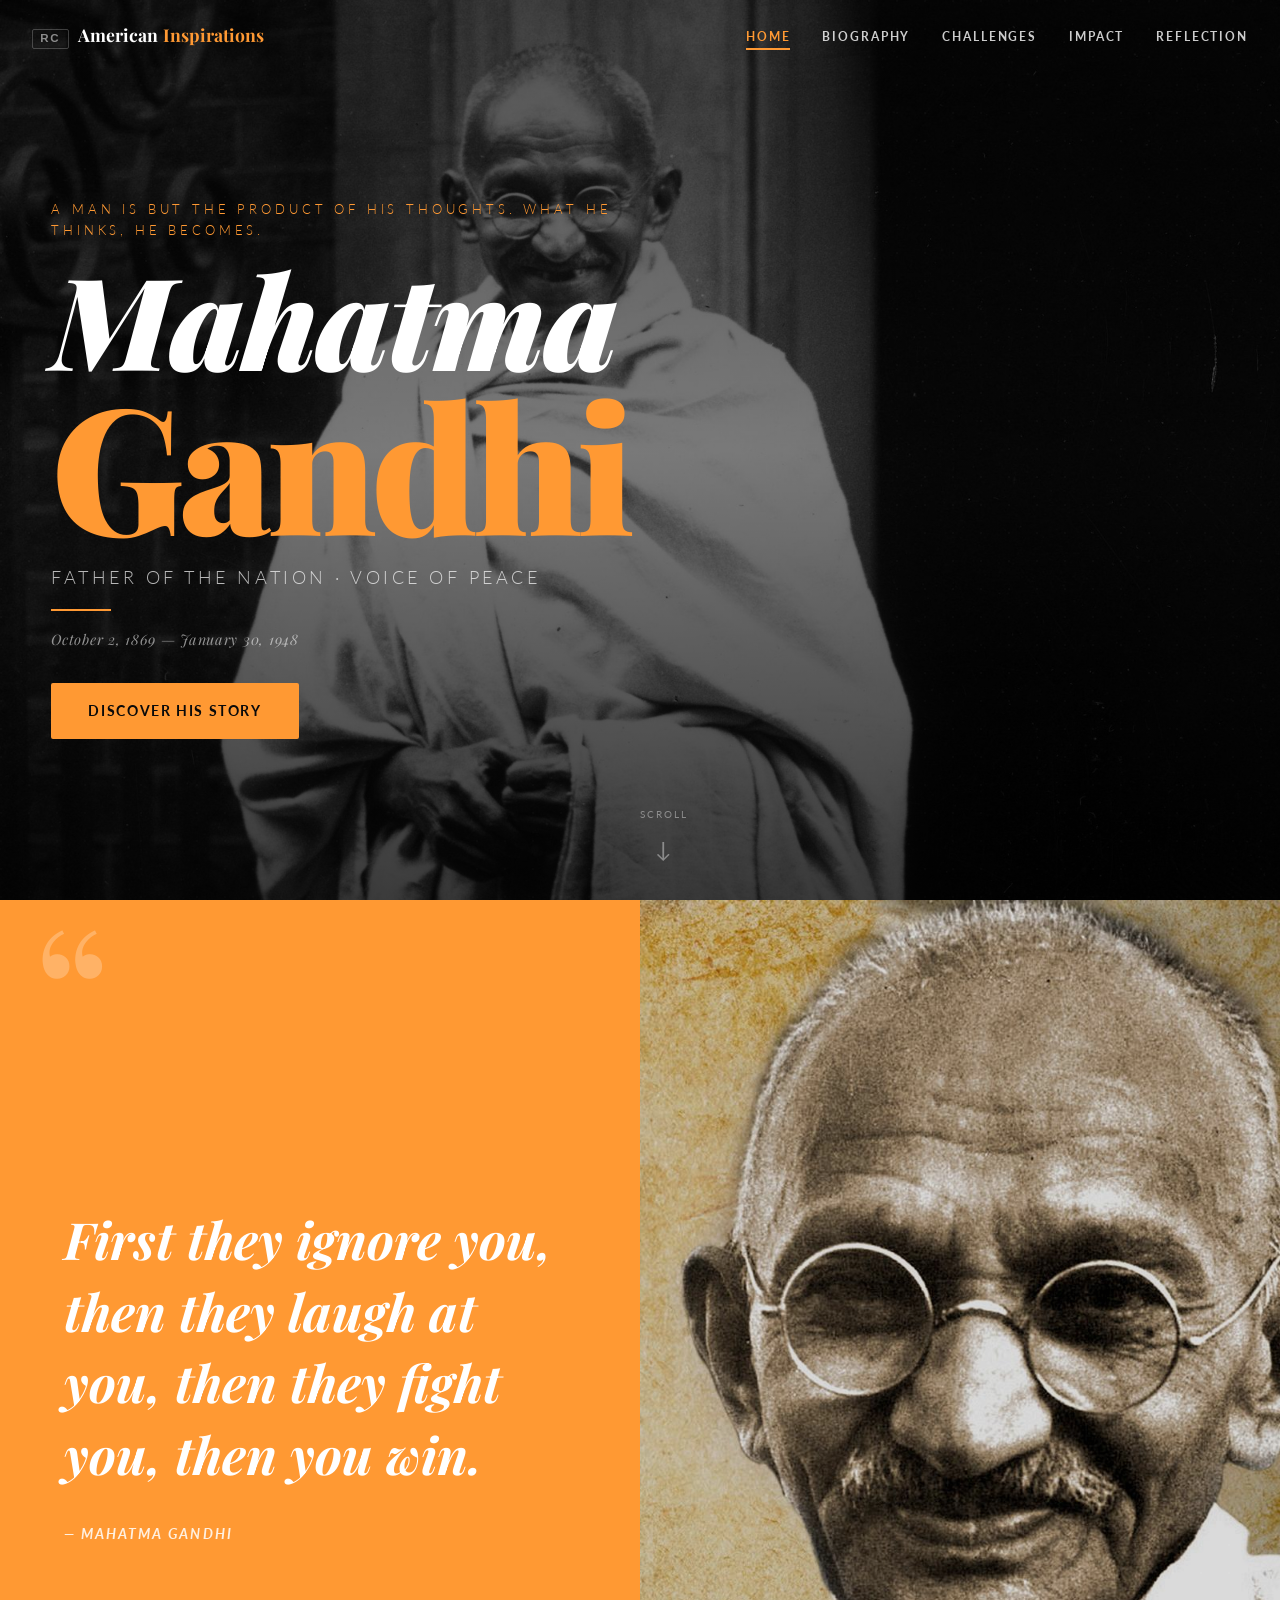
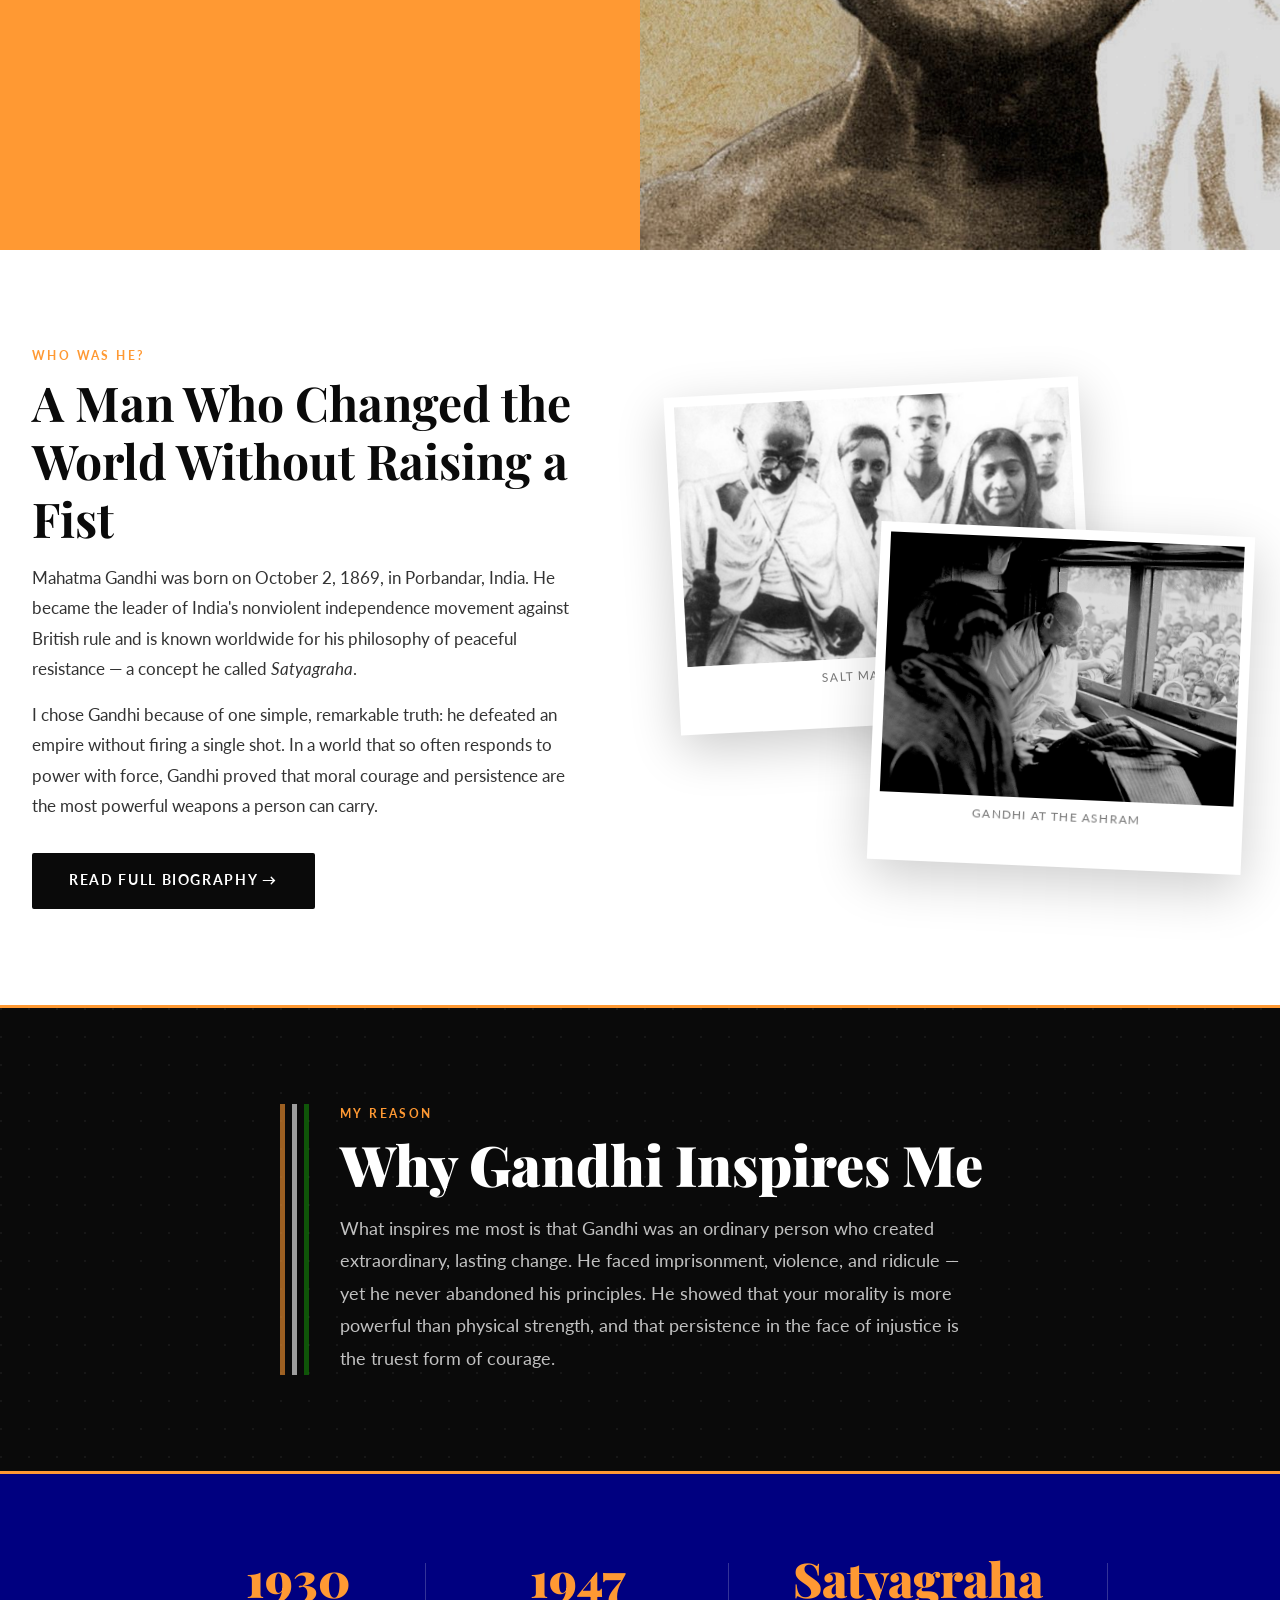
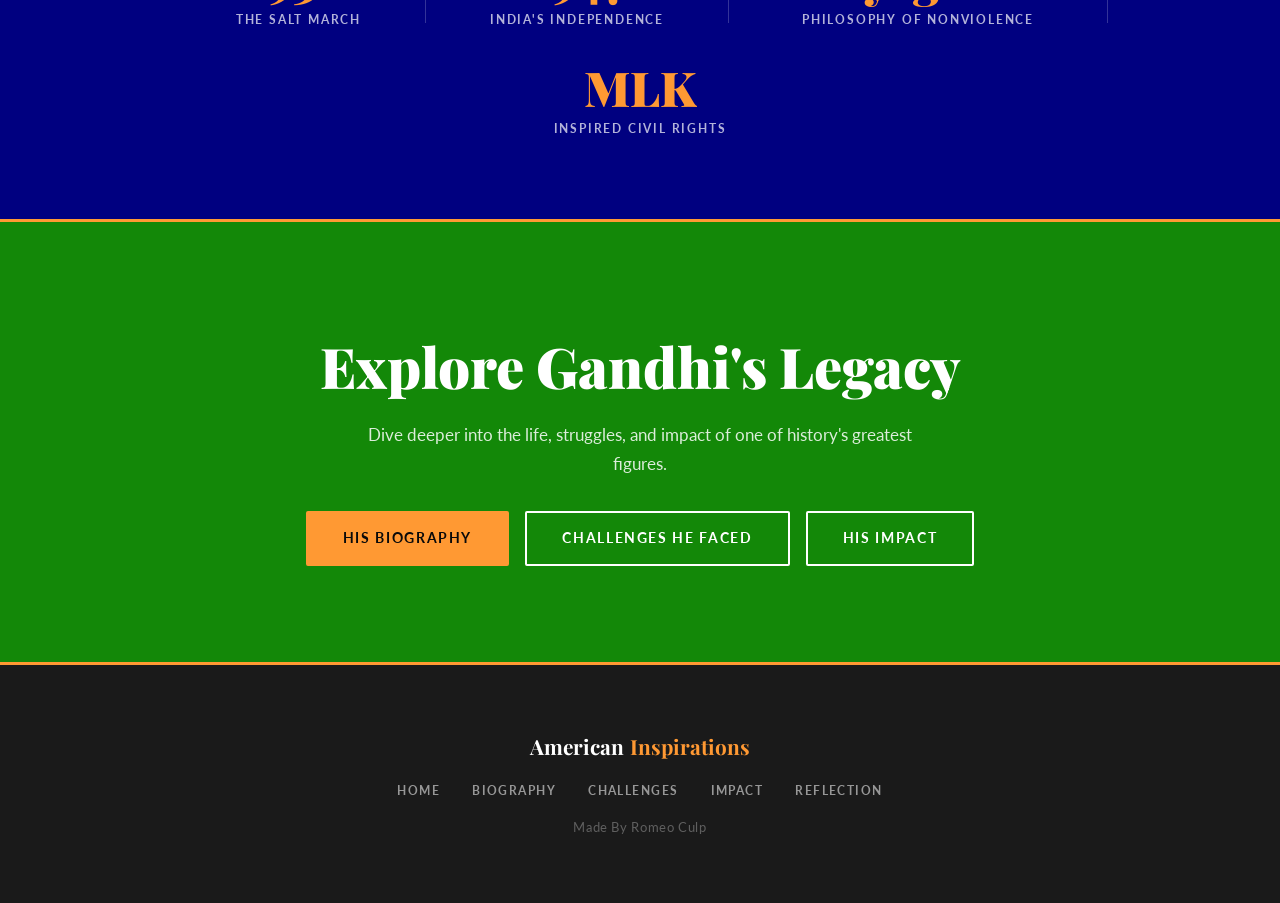
==== commit d57cb1d6: "Video" ====
--- a/index.html
+++ b/index.html
@@ -1,9 +1,12 @@
 <!DOCTYPE html>
+<!-- American Inspirations — hand-coded capstone (RC) -->
 <html lang="en">
 <head>
   <meta charset="UTF-8" />
   <meta name="viewport" content="width=device-width, initial-scale=1.0" />
-  <title>Father of the Nation | Mahatma Gandhi</title>
+  <meta name="description" content="American Inspirations (RC): Mahatma Gandhi — homepage with biography highlights, quote, and why he inspires." />
+  <meta name="keywords" content="RC, American Inspirations, Mahatma Gandhi, nonviolence, Satyagraha, India, capstone" />
+  <title>RC — American Inspirations | Mahatma Gandhi</title>
   <link rel="preconnect" href="https://fonts.googleapis.com" />
   <link rel="icon" type="image/x-icon" href="images/GANDHIII.png">
   <link rel="preconnect" href="https://fonts.gstatic.com" crossorigin />
@@ -15,7 +18,8 @@
 
   <!-- navbar -->
   <nav class="navbar" id="navbar">
-    <a href="index.html" class="nav-logo" aria-label="American Inspirations — Home">
+    <a href="index.html" class="nav-logo" aria-label="RC — American Inspirations, home">
+      <span class="nav-logo-initials">RC</span>
       <span class="nav-logo-main">American</span>
       <span class="nav-logo-accent">Inspirations</span>
     </a>
@@ -100,7 +104,7 @@
     <!-- Photo collage of Gandhi -->
     <div class="intro-photos-col" aria-label="Photo collage of Gandhi">
       <div class="photo-frame photo-frame--top">
-        <img src="images/saltmarch.jpg" alt="Gandhi leading the Salt March, 1930" />
+        <img class="img-animated" src="images/saltmarch.jpg" alt="Gandhi leading the Salt March, 1930" />
         <span class="photo-caption">Salt March, 1930</span>
       </div>
       <div class="photo-frame photo-frame--bottom">
@@ -184,7 +188,7 @@
     </div>
   </footer>
 
-  <!-- ========== JAVASCRIPT AI SLOP ========== -->
+  <!-- Site scripts: navigation, scroll effects -->
   <script>
     /* Navbar: shrink + background on scroll */
     const navbar = document.getElementById('navbar');
--- a/style.css
+++ b/style.css
@@ -1,3 +1,6 @@
+/* American Inspirations — external stylesheet (hand-coded capstone, RC)
+   Sections: variables, layout, components, page-specific, media queries */
+
 /* variables */
 
 :root {
@@ -14,6 +17,9 @@
   --texture-dots: radial-gradient(circle at 1px 1px, rgba(255, 255, 255, 0.055) 1px, transparent 0);
   --texture-dots-size: 28px 28px;
 
+  /* Flat bars (nav, mobile menu, footer) — no dot texture */
+  --bar-surface: #1a1a1a;
+
   --font-display : 'Playfair Display', Georgia, serif;
   --font-body    : 'Lato', Arial, sans-serif;
 
@@ -29,6 +35,38 @@
   --transition-fast : 0.2s ease;
   --transition-med  : 0.4s ease;
   --transition-slow : 0.7s ease;
+}
+
+
+/* ID selectors (rubric): in-page targets clear fixed navbar */
+#home {
+  scroll-margin-top: var(--nav-height);
+}
+
+#quote {
+  scroll-margin-top: var(--nav-height);
+}
+
+#impact-video-heading {
+  margin-bottom: var(--space-sm);
+}
+
+/* Animated <img> (rubric): subtle brightness pulse on homepage collage */
+@keyframes img-animated-glow {
+  0%, 100% { filter: brightness(1) saturate(1); }
+  50%       { filter: brightness(1.1) saturate(1.06); }
+}
+
+.img-animated {
+  animation: img-animated-glow 4.5s ease-in-out infinite;
+  will-change: filter;
+}
+
+@media (prefers-reduced-motion: reduce) {
+  .img-animated {
+    animation: none;
+    filter: none;
+  }
 }
 
 
@@ -57,7 +95,6 @@
 .why-section,
 .inspire-section,
 .form-section,
-.site-footer,
 .bio-section--dark,
 .bio-section--navy,
 .bio-significance,
@@ -172,12 +209,12 @@
 .reflection-page .navbar,
 .challenges-page .navbar,
 .impact-page .navbar {
-  background-color: #1a1a1a;
+  background-color: var(--bar-surface);
   background-image: none;
 }
 
 .navbar.scrolled {
-  background-color: #1a1a1a;
+  background-color: var(--bar-surface);
   background-image: none;
   box-shadow: 0 2px 20px rgba(0, 0, 0, 0.5);
 }
@@ -209,6 +246,24 @@
   outline: 2px solid var(--saffron);
   outline-offset: 4px;
   border-radius: 2px;
+}
+
+.nav-logo-initials {
+  font-family: var(--font-body);
+  font-weight: 900;
+  font-size: 0.72rem;
+  letter-spacing: 0.16em;
+  color: rgba(255, 255, 255, 0.52);
+  margin-right: 0.55rem;
+  padding: 0.2rem 0.45rem;
+  border: 1px solid rgba(255, 255, 255, 0.22);
+  border-radius: 2px;
+  line-height: 1;
+}
+
+a.nav-logo:hover .nav-logo-initials {
+  color: rgba(255, 255, 255, 0.82);
+  border-color: rgba(255, 153, 51, 0.45);
 }
 
 .nav-logo-main   { color: var(--white); }
@@ -899,6 +954,8 @@
 
 
 .site-footer {
+  background-color: var(--bar-surface);
+  background-image: none;
   padding: var(--space-lg) var(--space-md);
   border-top: 3px solid var(--saffron);
 }
@@ -2248,7 +2305,7 @@
     position: absolute;
     top: var(--nav-height);
     left: 0; right: 0;
-    background-color: #1a1a1a;
+    background-color: var(--bar-surface);
     background-image: none;
     padding: var(--space-sm) var(--space-md) var(--space-md);
     gap: var(--space-sm);
@@ -2358,6 +2415,51 @@
   margin-bottom: var(--space-sm);
 }
 
+/* Impact page: embedded video (capstone — video or audio) */
+.video-section {
+  background-color: #fafafa;
+  padding: var(--space-xl) var(--space-md);
+  border-top: 3px solid var(--saffron);
+}
+
+.video-section-inner {
+  max-width: 900px;
+  margin: 0 auto;
+}
+
+.video-section-lead {
+  font-size: 1.05rem;
+  color: #444;
+  line-height: 1.75;
+  margin-bottom: var(--space-md);
+  max-width: 52ch;
+}
+
+.video-embed-wrap {
+  position: relative;
+  width: 100%;
+  aspect-ratio: 16 / 9;
+  border-radius: 4px;
+  overflow: hidden;
+  box-shadow: 0 18px 44px rgba(0, 0, 0, 0.14);
+  background-color: #000;
+}
+
+.video-embed {
+  position: absolute;
+  inset: 0;
+  width: 100%;
+  height: 100%;
+  border: 0;
+}
+
+.video-section-credit {
+  font-size: 0.8rem;
+  color: #666;
+  margin-top: var(--space-sm);
+  line-height: 1.55;
+}
+
 .imp-mlk-quote {
   margin-top: var(--space-lg);
   padding-left: var(--space-md);
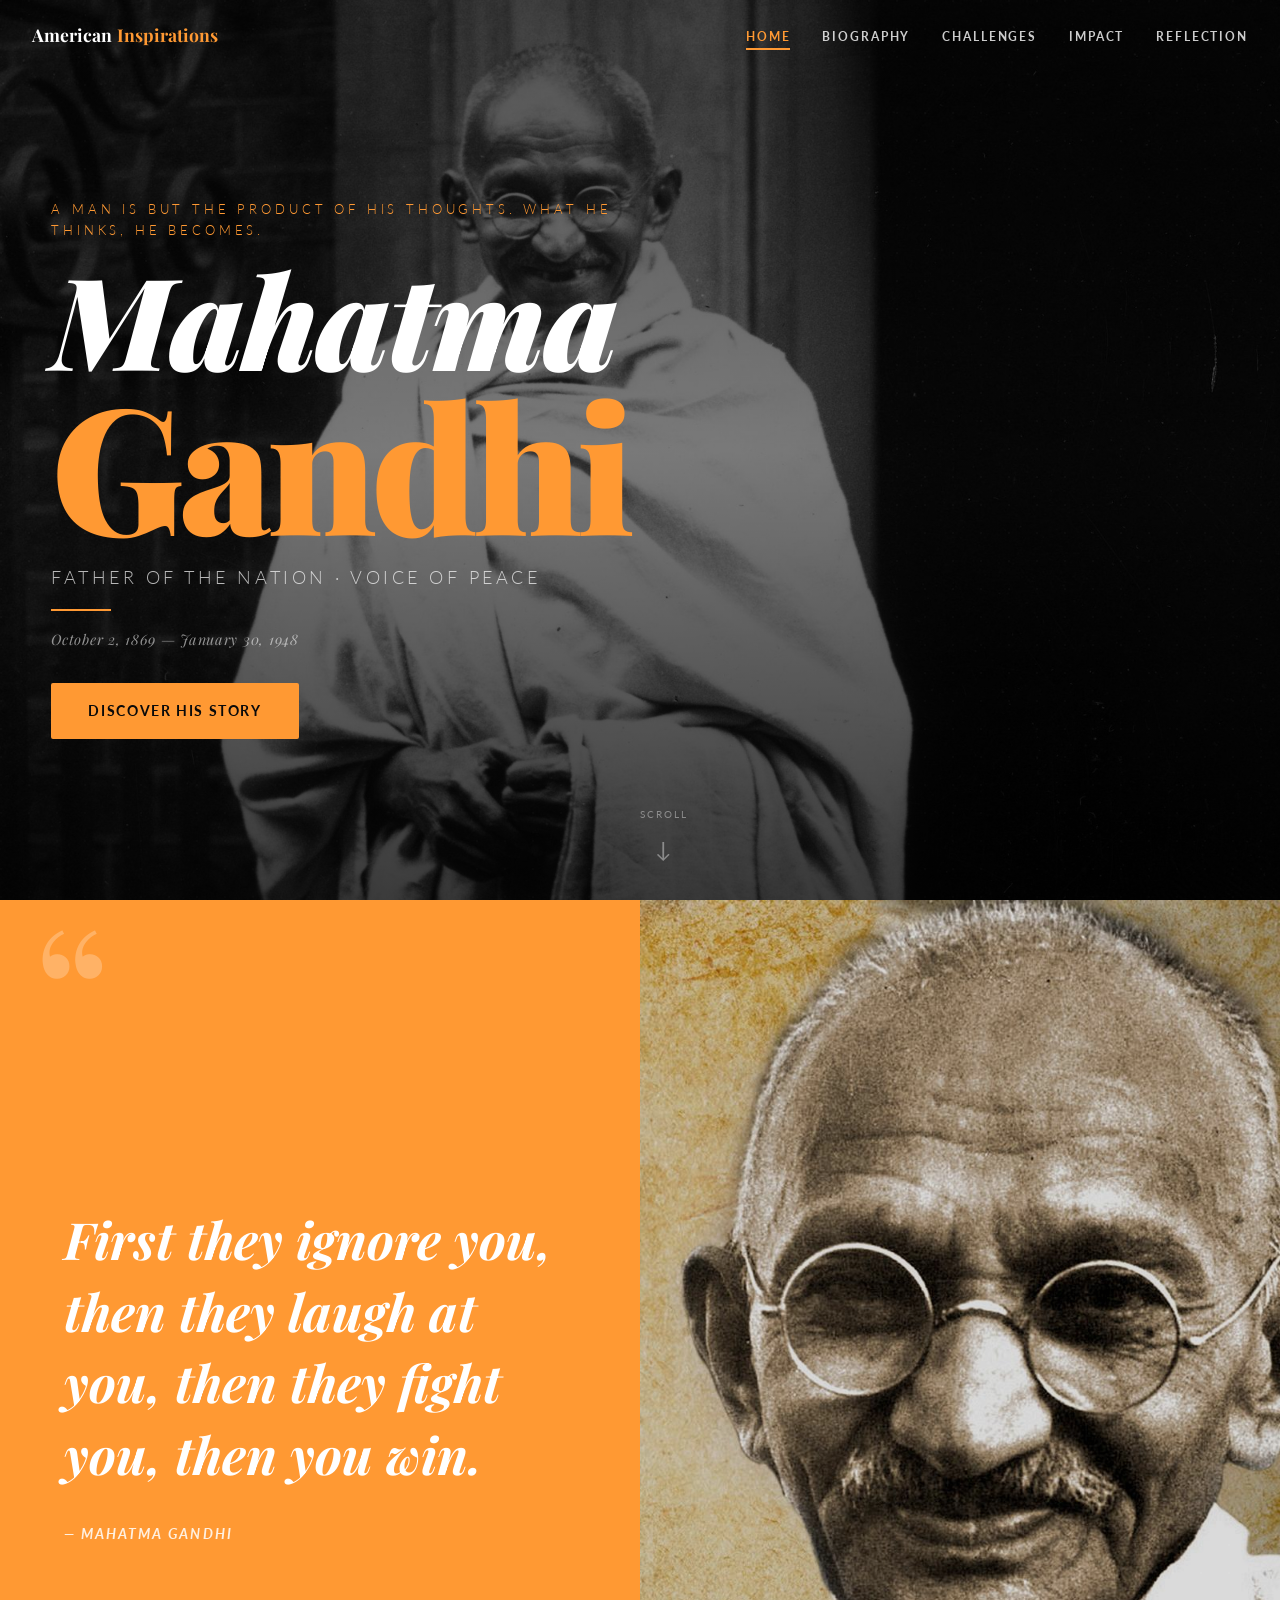
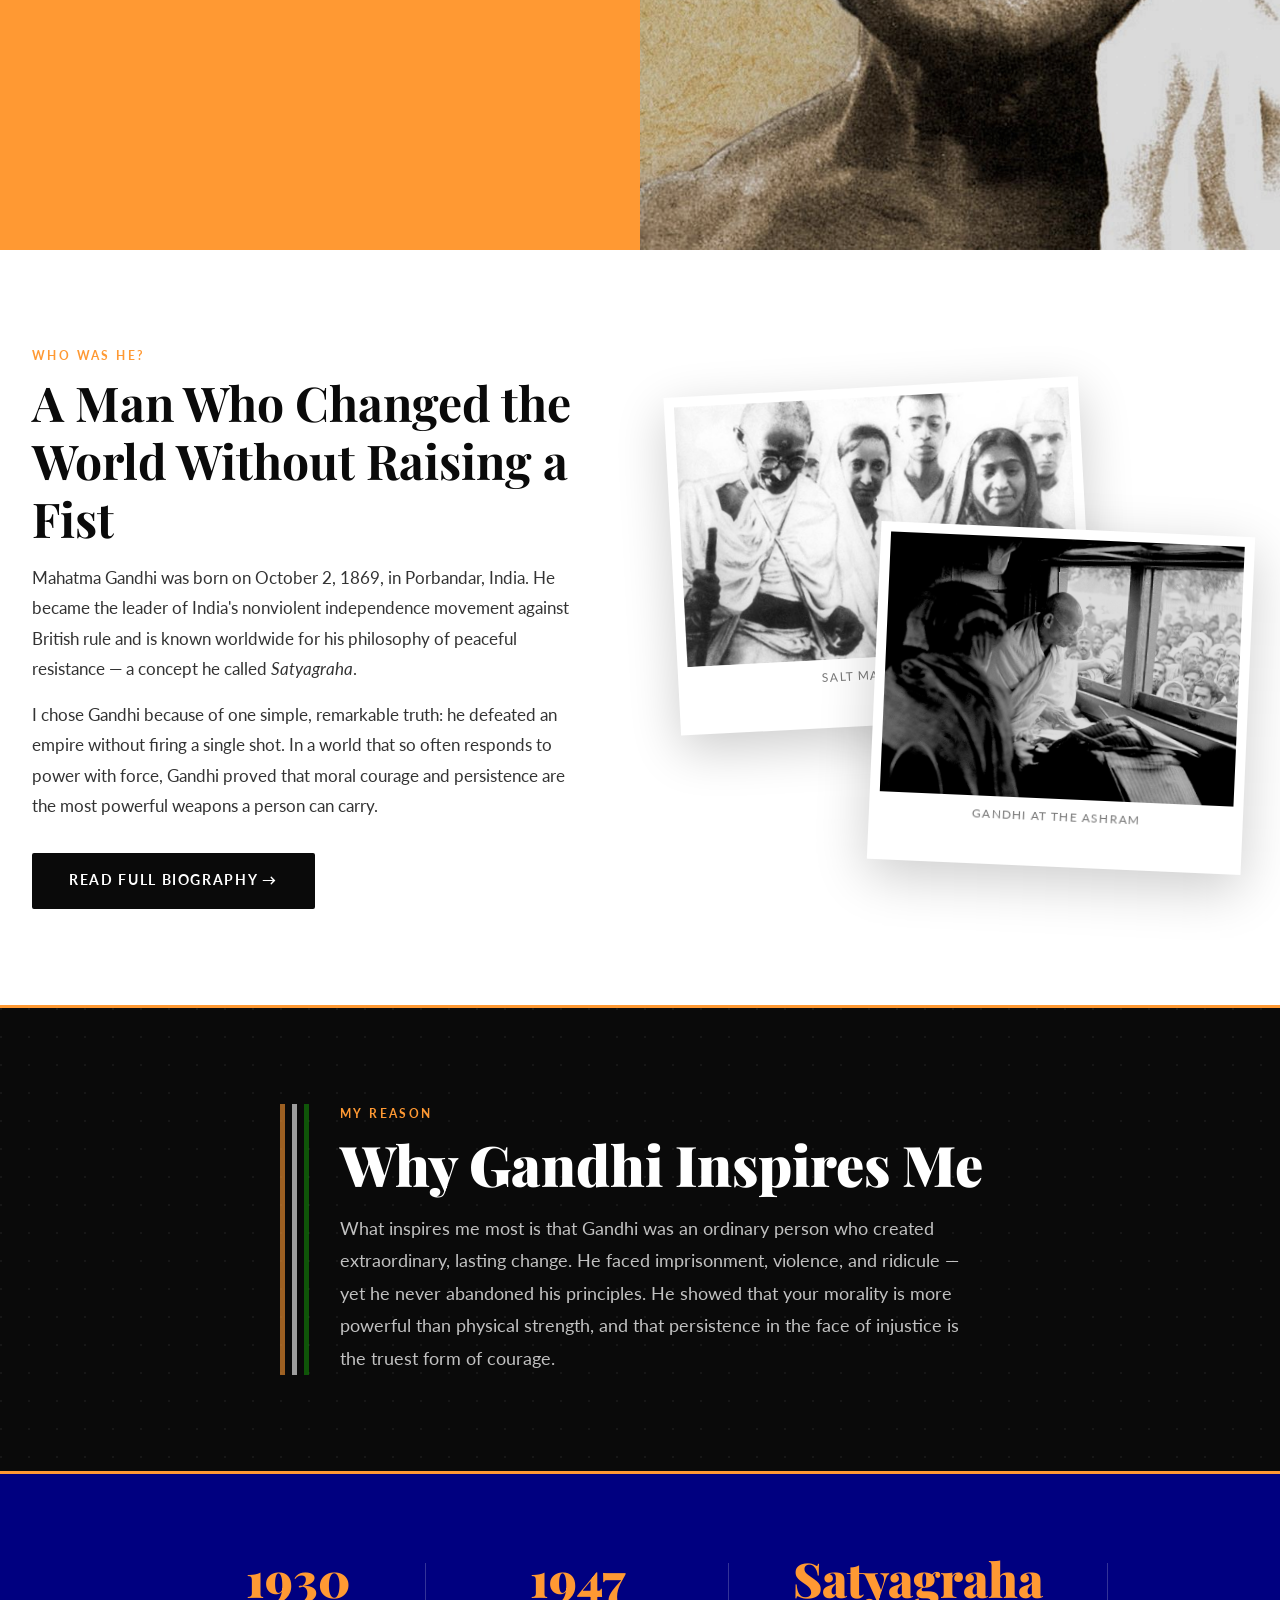
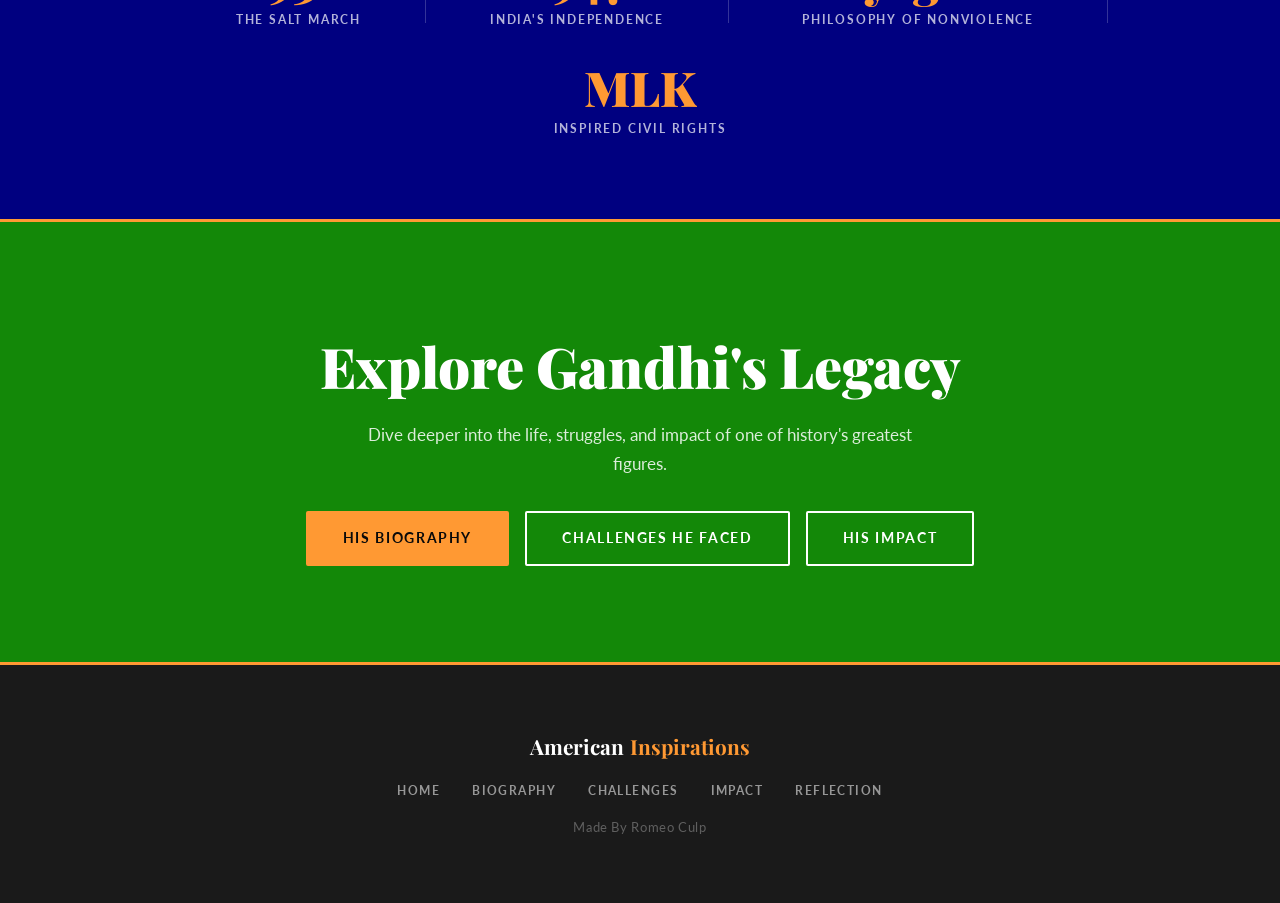
==== commit b7992126: "bruh" ====
--- a/index.html
+++ b/index.html
@@ -6,7 +6,7 @@
   <meta name="viewport" content="width=device-width, initial-scale=1.0" />
   <meta name="description" content="American Inspirations (RC): Mahatma Gandhi — homepage with biography highlights, quote, and why he inspires." />
   <meta name="keywords" content="RC, American Inspirations, Mahatma Gandhi, nonviolence, Satyagraha, India, capstone" />
-  <title>RC — American Inspirations | Mahatma Gandhi</title>
+  <title>Father Of A Nation | Mahatma Gandhi</title>
   <link rel="preconnect" href="https://fonts.googleapis.com" />
   <link rel="icon" type="image/x-icon" href="images/GANDHIII.png">
   <link rel="preconnect" href="https://fonts.gstatic.com" crossorigin />
@@ -18,8 +18,7 @@
 
   <!-- navbar -->
   <nav class="navbar" id="navbar">
-    <a href="index.html" class="nav-logo" aria-label="RC — American Inspirations, home">
-      <span class="nav-logo-initials">RC</span>
+    <a href="index.html" class="nav-logo" aria-label="American Inspirations, home">
       <span class="nav-logo-main">American</span>
       <span class="nav-logo-accent">Inspirations</span>
     </a>
